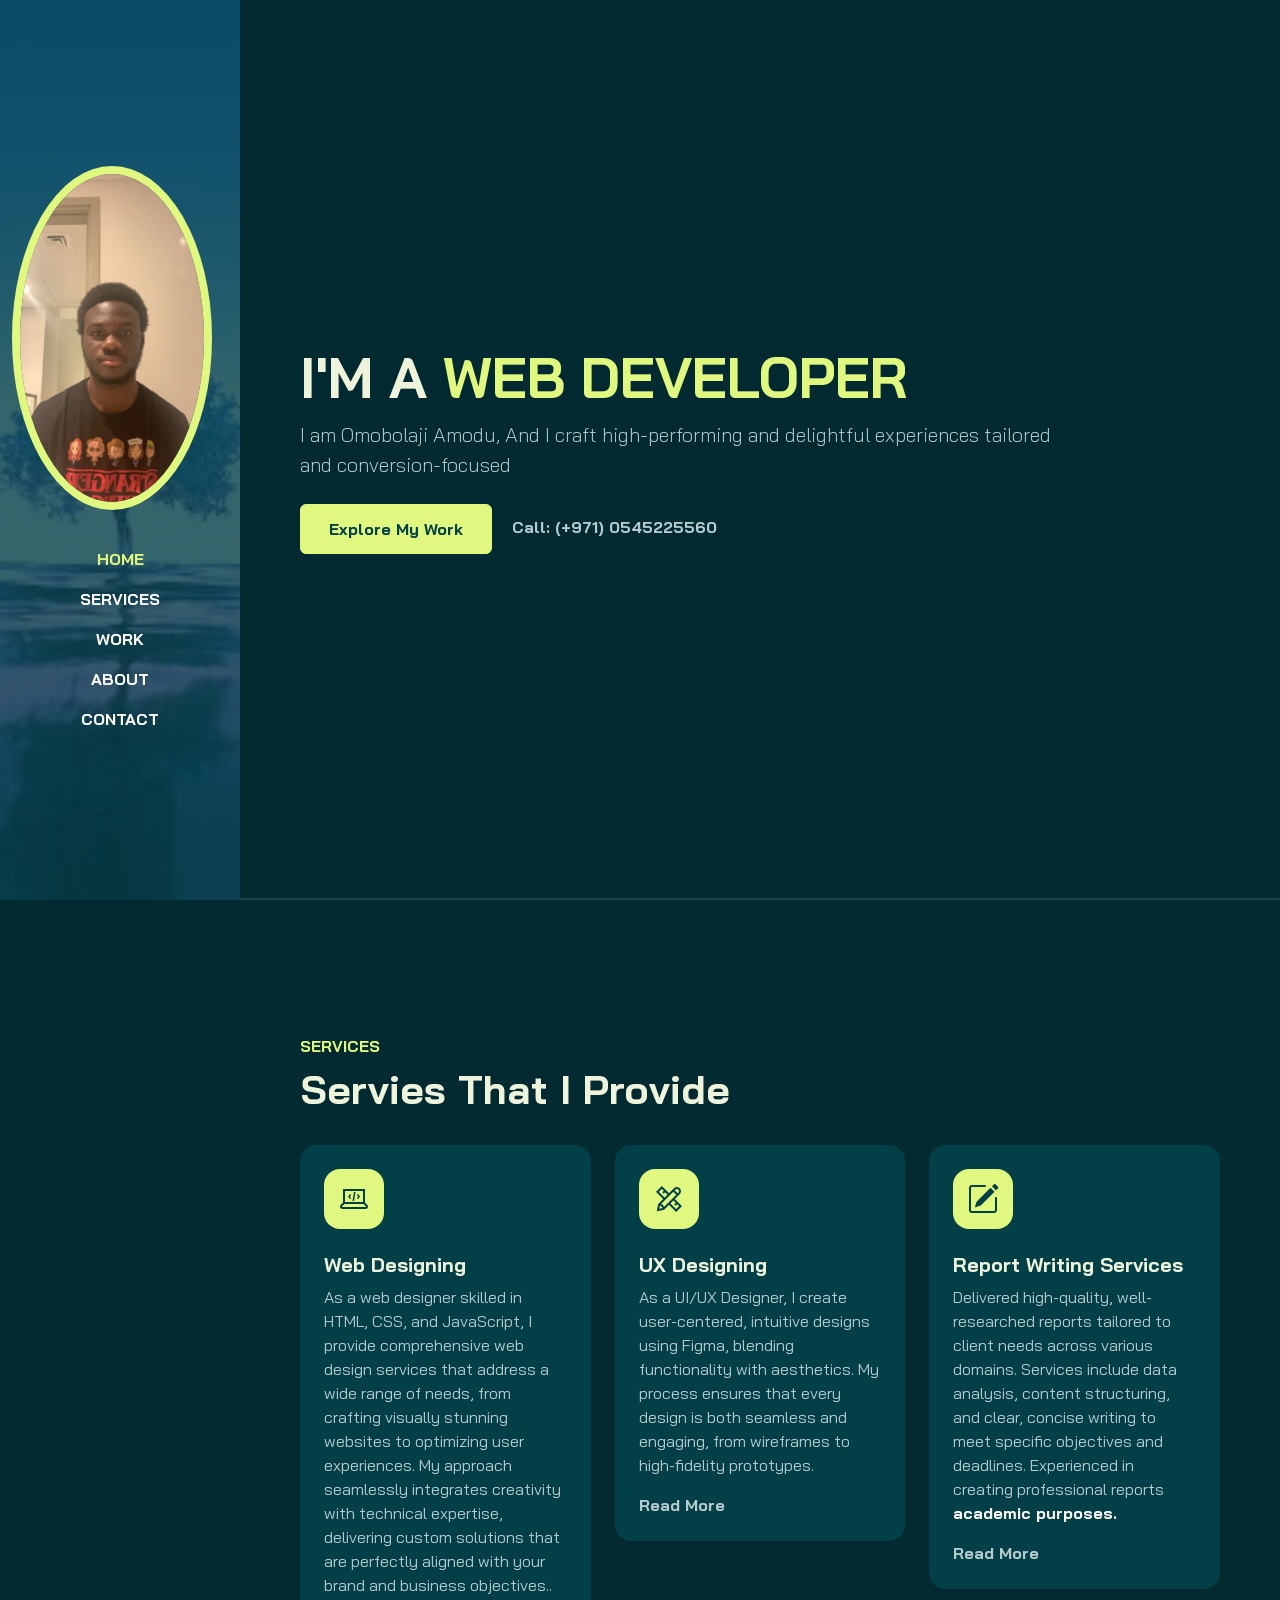
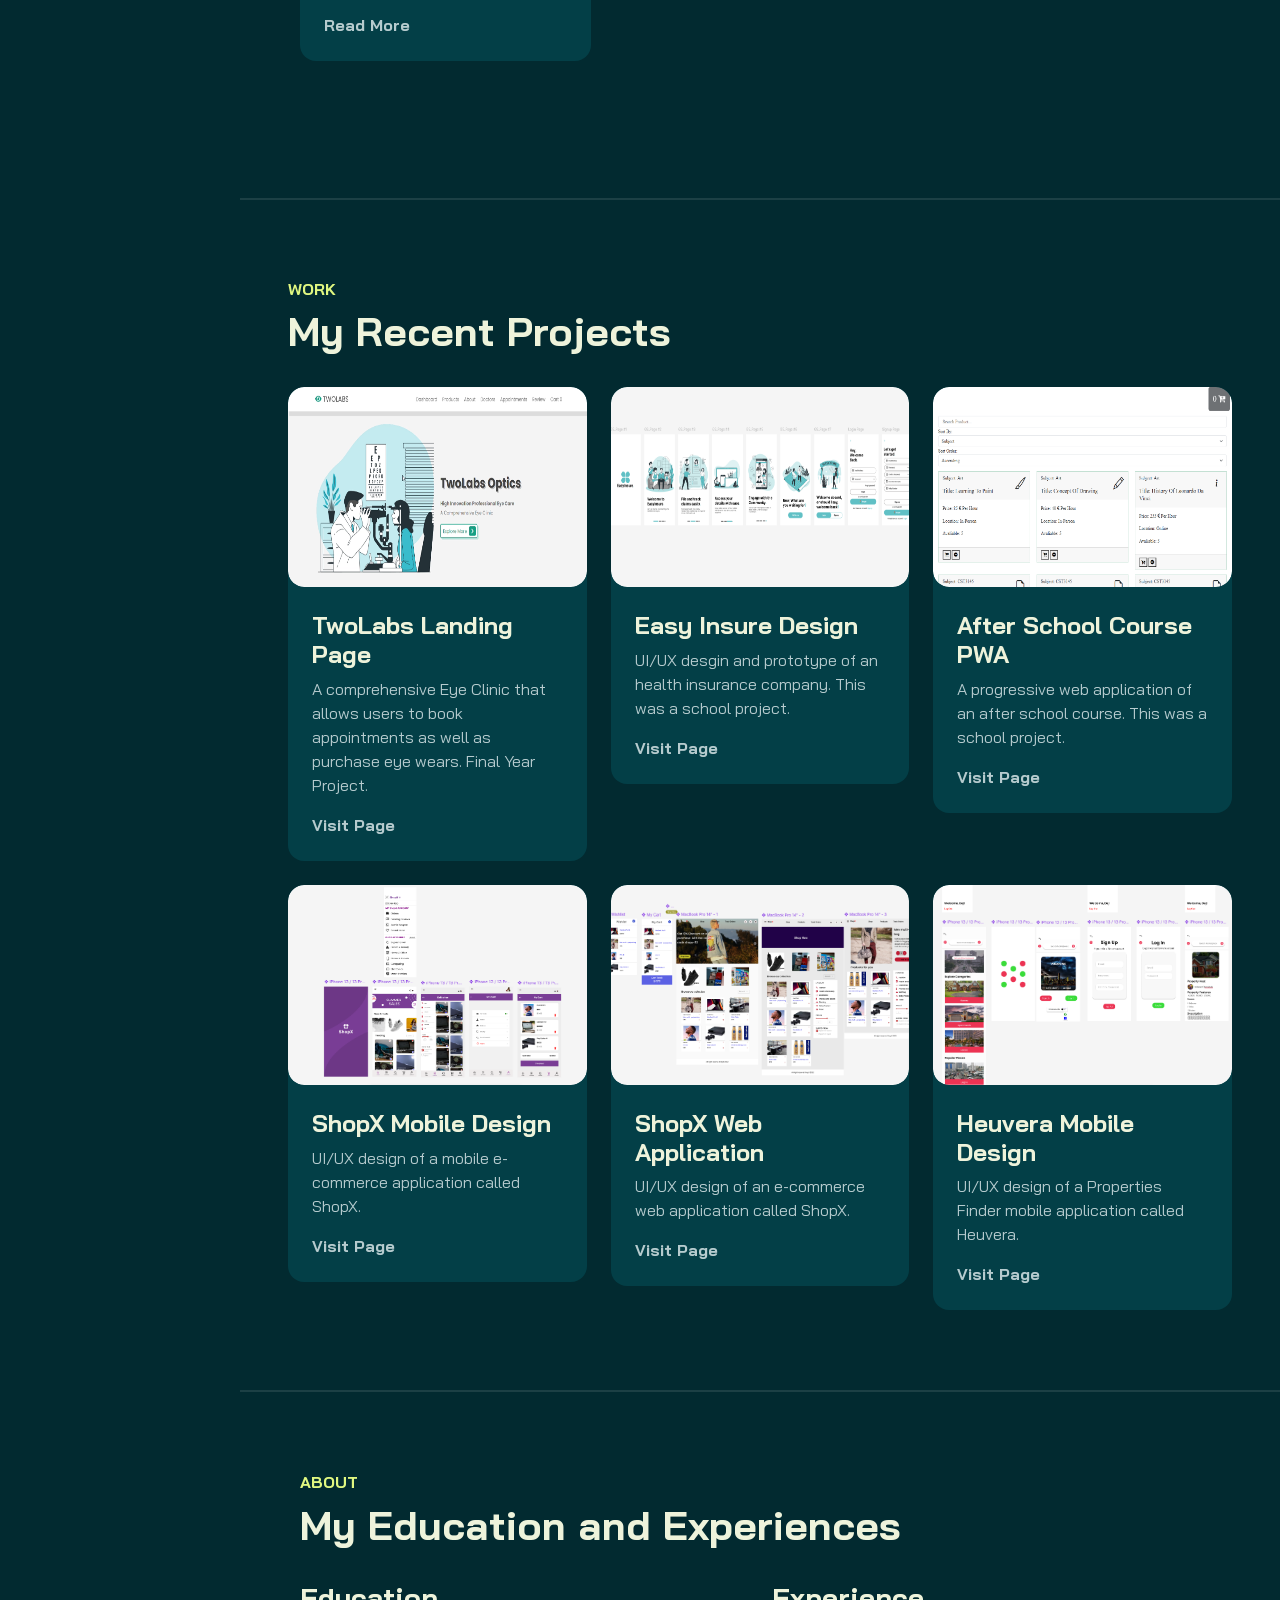
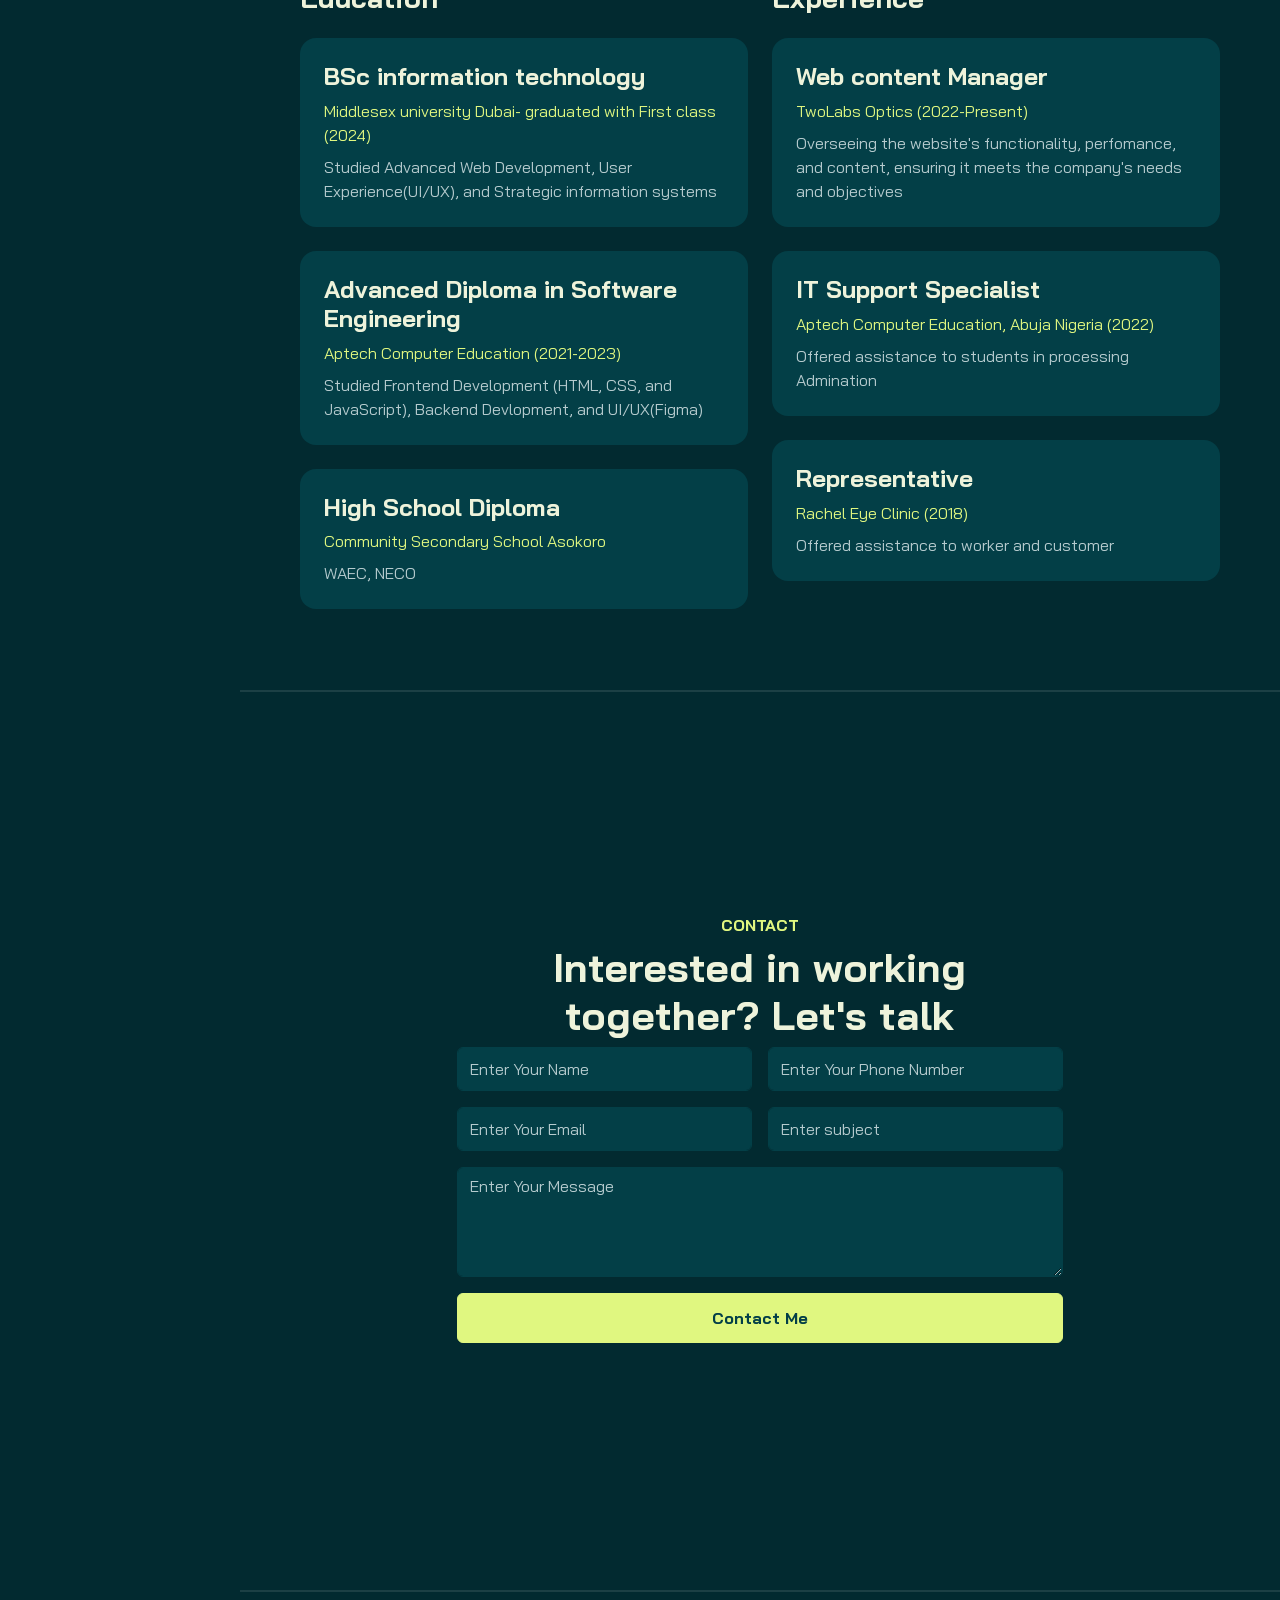
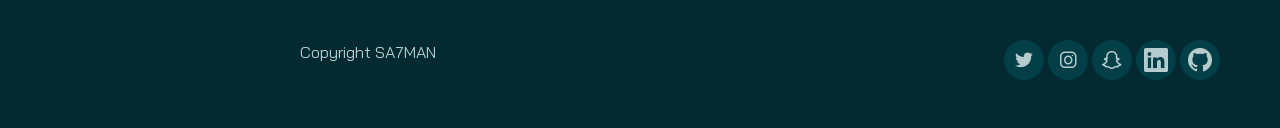
==== index.html @ 941eede7 "Final Test" ====
<!DOCTYPE html>
<html lang="en">

<head>
    <meta charset="UTF-8">
    <meta name="viewport" content="width=device-width, initial-scale=1.0">
    <title>Amodu Omobolaji Web Developer</title>
    <link rel="stylesheet" href="asset/css/bootstrap.min.css">
    <link rel="stylesheet" href="asset/css/aos.css">
    <link rel="stylesheet" href="asset/css/line-awesome.min.css">
    <link rel="stylesheet" href="asset/css/style.css">
    <link rel="stylesheet" href="https://cdn.jsdelivr.net/npm/bootstrap-icons@1.11.3/font/bootstrap-icons.min.css">
</head>

<body data-bs-spy="scroll" data-bs-target=".navbar">

    <!-- NAVBAR -->
    <nav class="navbar navbar-expand-lg navbar-dark fixed-top">
        <div class="container flex-lg-column">
            <a class="navbar-brand  mb-lg-4" href="#">
                <span class="h3 fw-bold d-block d-lg-none">Amodu Omobolaji</span>
                <img src="asset/images/me.jpg" class="d-none d-lg-block rounded-circle" alt="">
            </a>
            <button class="navbar-toggler" type="button" data-bs-toggle="collapse" data-bs-target="#navbarNav"
                aria-controls="navbarNav" aria-expanded="false" aria-label="Toggle navigation">
                <span class="navbar-toggler-icon"></span>
            </button>
            <div class="collapse navbar-collapse" id="navbarNav">
                <ul class="navbar-nav ms-auto flex-lg-column text-lg-center">

                    <li class="nav-item">
                        <a class="nav-link" href="#home">Home</a>
                    </li>
                    <li class="nav-item">
                        <a class="nav-link" href="#services">Services</a>
                    </li>
                    <li class="nav-item">
                        <a class="nav-link" href="#work">Work</a>
                    </li>
                    <li class="nav-item">
                        <a class="nav-link" href="#About">About</a>
                    </li>
                    <li class="nav-item">
                        <a class="nav-link" href="#contact">Contact</a>
                    </li>


                </ul>
            </div>
        </div>
    </nav>
    <!-- //NAVBAR -->

    <!-- CONTENT WRAPPER -->
    <div id="content-wrapper">

        <!-- HOME -->
        <section id="home" class="full-height px-lg-5">

            <div class="container">
                <div class="row">
                    <div class="col-lg-10">
                        <h1 class="display-4 fw-bold" data-aos="fade-up">I'M A <span class="text-brand">WEB
                                DEVELOPER</span>
                        </h1>
                        <p class="lead mt-2 mb-4" data-aos="fade-up" data-aos-delay="300">I am Omobolaji Amodu, And I
                            craft high-performing and delightful
                            experiences tailored and
                            conversion-focused</p>
                        <div data-aos="fade-up" data-aos-delay="600">
                            <a href="#work" class="btn btn-brand me-3">Explore My Work</a>
                            <a href="#" class="link-custom"> Call: (+971) 0545225560 </a>
                        </div>
                    </div>
                </div>
            </div>

        </section>
        <!-- //HOME -->

        <!-- SERVICES -->
        <section id="services" class="full-height px-lg-5">
            <div class="container">

                <div class="row pb-4" data-aos="fade-up">
                    <div class="col-lg-8">
                        <h6 class="text-brand">SERVICES</h6>
                        <h1>Servies That I Provide</h1>
                    </div>
                </div>

                <div class="row gy-4">
                    <div class="col-md-4" data-aos="fade-up">
                        <div class="service p-4 bg-base rounded-4 shadow-effect">
                            <div class="iconbox rounded-4">
                                <i class="las la-laptop-code"></i>
                            </div>
                            <h5 class="mt-4 mb-2">Web Designing</h5>
                            <p>As a web designer skilled in HTML, CSS, and JavaScript, I provide comprehensive web
                                design services that address a wide range of needs, from crafting visually stunning
                                websites to optimizing user experiences. My approach seamlessly integrates creativity
                                with technical expertise, delivering custom solutions that are perfectly aligned with
                                your brand and business objectives..</p>
                            <a href="#" class="link-custom">Read More</a>
                        </div>
                    </div>

                    <div class="col-md-4" data-aos="fade-up" data-aos-delay="300">
                        <div class="service p-4 bg-base rounded-4 shadow-effect">
                            <div class="iconbox rounded-4">
                                <i class="las la-pencil-ruler"></i>
                            </div>
                            <h5 class="mt-4 mb-2">UX Designing</h5>
                            <p>As a UI/UX Designer, I create user-centered, intuitive designs using Figma, blending
                                functionality with aesthetics. My process ensures that every design is both seamless and
                                engaging, from wireframes to high-fidelity prototypes.</p>
                            <a href="#" class="link-custom">Read More</a>
                        </div>
                    </div>
    
                    <div class="col-md-4" data-aos="fade-up" data-aos-delay="600">
                        <div class="service p-4 bg-base rounded-4 shadow-effect">
                            <div class="iconbox rounded-4">
                                <i class="bi bi-pencil-square"></i>
                            </div>
                            <h5 class="mt-4 mb-2">Report Writing Services</h5>
                            <p>Delivered high-quality, well-researched reports tailored to client needs across various
                                domains. Services include data analysis, content structuring, and clear, concise writing to
                                meet specific objectives and deadlines. Experienced in creating professional reports
                                <b class="text-white">academic purposes.</b>
                            </p>
                            <a href="#" class="link-custom">Read More</a>
                        </div>
                    </div>
    
                </div>

                

            </div>
        </section>
        <!-- //SERVICES -->

        <!-- Work -->
        <section id="work" class="full-height px-lg-5">

            <div class="contianer">

                <div class="row pb-4" data-aos="fade-up">
                    <div class="col-lg-8">
                        <h6 class="text-brand">WORK</h6>
                        <h1>My Recent Projects</h1>
                    </div>
                </div>

                <div class="row gy-4">

                    <div class="col-md-6 col-sm-6 col-lg-4" data-aos="fade-up">
                        <div class="card-custom rounded-4 bg-base shadow-effect">
                            <div class="card-custom-image rounded-4">
                                <img class="rounded-4" src="./asset/images/Screenshot 2024-08-13 011720.png"
                                    height="200px" width="200px" alt="">
                            </div>
                            <div class="card-custom-content p-4">
                                <h4>TwoLabs Landing Page</h4>
                                <p>A comprehensive Eye Clinic that allows users
                                    to book appointments as well as purchase eye wears. Final Year Project.</p>
                                <a href="//" class="link-custom">Visit Page</a>
                            </div>
                        </div>
                    </div>

                    <div class="col-md-6 col-sm-6 col-lg-4" data-aos="fade-up" data-aos-delay="300">
                        <div class="card-custom rounded-4 bg-base shadow-effect">
                            <div class="card-custom-image rounded-4">
                                <img class="rounded-4" src="./asset/images/Screenshot 2024-08-13 012451.png"
                                    height="200px" width="200px" alt="">
                            </div>
                            <div class="card-custom-content p-4">
                                <h4>Easy Insure Design</h4>
                                <p>UI/UX desgin and prototype of an health insurance company. This was a school project.
                                </p>
                                <a href="https://www.figma.com/design/XwHvOqvtvoO8MLKMSskhh1/High-Fidelity--Health-Insurance-REDESIGN?node-id=0-1&t=gRl2ehfuuHNs9oAV-1"
                                    class="link-custom">Visit Page</a>
                            </div>
                        </div>
                    </div>

                    <div class="col-md-6 col-sm-6 col-lg-4" data-aos="fade-up" data-aos-delay="600">
                        <div class="card-custom rounded-4 bg-base shadow-effect">
                            <div class="card-custom-image rounded-4">
                                <img class="rounded-4" src="./asset/images/Screenshot 2024-08-13 012411.png"
                                    height="200px" width="200px" alt="">
                            </div>
                            <div class="card-custom-content p-4">
                                <h4>After School Course PWA</h4>
                                <p>A progressive web application of an after school course. This was a school project.
                                </p>
                                <a href="https://omodeji.github.io/cw3/" class="link-custom">Visit Page</a>
                            </div>
                        </div>
                    </div>

                    <div class="col-md-6 col-sm-6 col-lg-4" data-aos="fade-up">
                        <div class="card-custom rounded-4 bg-base shadow-effect">
                            <div class="card-custom-image rounded-4">
                                <img class="rounded-4" src="./asset/images/Screenshot 2024-08-13 012045.png"
                                    height="200px" width="200px" alt="">
                            </div>
                            <div class="card-custom-content p-4">
                                <h4>ShopX Mobile Design</h4>
                                <p>UI/UX design of a mobile e-commerce application called ShopX.</p>
                                <a href="https://www.figma.com/design/S90QfANmYTFTFhiPWjd5wQ/Untitled?t=F6xMOklfpUUBVQjt-0"
                                    class="link-custom">Visit Page</a>
                            </div>
                        </div>
                    </div>

                    <div class="col-md-6 col-sm-6 col-lg-4" data-aos="fade-up" data-aos-delay="300">
                        <div class="card-custom rounded-4 bg-base shadow-effect">
                            <div class="card-custom-image rounded-4">
                                <img class="rounded-4" src="./asset/images/Screenshot 2024-08-13 012137.png"
                                    height="200px" width="200px" alt="">
                            </div>
                            <div class="card-custom-content p-4">
                                <h4>ShopX Web Application</h4>
                                <p>UI/UX design of an e-commerce web application called ShopX.</p>
                                <a href="https://www.figma.com/design/Cqy8vvhp1PE3rKJIXlYBug/ShopX?t=F6xMOklfpUUBVQjt-0"
                                    class="link-custom">Visit Page</a>
                            </div>
                        </div>
                    </div>

                    <div class="col-md-6 col-sm-6 col-lg-4" data-aos="fade-up" data-aos-delay="600">
                        <div class="card-custom rounded-4 bg-base shadow-effect">
                            <div class="card-custom-image rounded-4">
                                <img class="rounded-4" src="./asset/images/Screenshot 2024-08-13 012249.png"
                                    height="200px" width="200px" alt="">
                            </div>
                            <div class="card-custom-content p-4">
                                <h4>Heuvera Mobile Design</h4>
                                <p>UI/UX design of a Properties Finder mobile application called Heuvera.</p>
                                <a href="https://www.figma.com/design/wzHEVTokjSuBLlAbo9uyY1/Heuvera?t=F6xMOklfpUUBVQjt-0"
                                    class="link-custom">Visit Page</a>
                            </div>
                        </div>
                    </div>

                </div>


            </div>
        </section>
        <!-- Work -->

        <!-- About -->
        <section id="About" class="full-height px-lg-5">
            <div class="container">

                <div class="row pb-4" data-aos="fade-up">
                    <div class="col-lg-8">
                        <h6 class="text-brand">ABOUT</h6>
                        <h1>My Education and Experiences</h1>
                    </div>
                </div>

                <div class="row gy-5">

                    <div class="col-lg-6">
                        <h3 class="mb-4" data-aos="fade-up" data-aos-delay="300">Education</h3>
                        <div class="row gy-4">

                            <div class="col-12" data-aos="fade-up" data-aos-delay="600">
                                <div class="bg-base p-4 rounded-4 shadow-effect">
                                    <h4>BSc information technology </h4>
                                    <p class="text-brand mb-2">Middlesex university Dubai- graduated with First class
                                        (2024)
                                    </p>
                                    <p class="mb-0">Studied Advanced Web Development, User Experience(UI/UX), and
                                        Strategic
                                        information
                                        systems</p>
                                </div>
                            </div>

                            <div class="col-12" data-aos="fade-up" data-aos-delay="600">
                                <div class="bg-base p-4 rounded-4 shadow-effect">
                                    <h4>Advanced Diploma in Software Engineering </h4>
                                    <p class="text-brand mb-2">Aptech Computer Education (2021-2023)</p>
                                    <p class="mb-0">Studied Frontend Development (HTML, CSS, and JavaScript), Backend
                                        Devlopment, and UI/UX(Figma)</p>
                                </div>
                            </div>

                            <div class="col-12" data-aos="fade-up" data-aos-delay="600">
                                <div class="bg-base p-4 rounded-4 shadow-effect">
                                    <h4>High School Diploma</h4>
                                    <p class="text-brand mb-2">Community Secondary School Asokoro</p>
                                    <p class="mb-0">WAEC, NECO</p>
                                </div>
                            </div>

                        </div>

                    </div>

                    <div class="col-lg-6">
                        <h3 class="mb-4" data-aos="fade-up" data-aos-delay="300">Experience</h3>
                        <div class="row gy-4">

                            <div class="col-12" data-aos="fade-up" data-aos-delay="600">
                                <div class="bg-base p-4 rounded-4 shadow-effect">
                                    <h4>Web content Manager</h4>
                                    <p class="text-brand mb-2">TwoLabs Optics (2022-Present) </p>
                                    <p class="mb-0">Overseeing the website's functionality, perfomance, and content,
                                        ensuring it meets the company's needs and objectives</p>
                                </div>
                            </div>

                            <div class="col-12" data-aos="fade-up" data-aos-delay="600">
                                <div class="bg-base p-4 rounded-4 shadow-effect">
                                    <h4>IT Support Specialist</h4>
                                    <p class="text-brand mb-2">Aptech Computer Education, Abuja Nigeria (2022)</p>
                                    <p class="mb-0">Offered assistance to students in processing Admination</p>
                                </div>
                            </div>

                            <div class="col-12" data-aos="fade-up" data-aos-delay="600">
                                <div class="bg-base p-4 rounded-4 shadow-effect">
                                    <h4>Representative</h4>
                                    <p class="text-brand mb-2">Rachel Eye Clinic (2018) </p>
                                    <p class="mb-0">Offered assistance to worker and customer</p>
                                </div>
                            </div>

                        </div>
                    </div>

                </div>

            </div>
        </section>
        <!-- About -->

        <!-- Contact -->
        <section id="contact" class="full-height px-lg-5">
            <div class="container">

                <div class="row justify-content-center text-center pb-4">
                    <div class="col-lg-8" data-aos="fade-up">
                        <h6 class="text-brand">CONTACT</h6>
                        <h1>Interested in working together? Let's talk</h1>
                    </div>

                    <div class="col-lg-8" data-aos="fade-up" data-aos-delay="300">
                        <form action="https://api.web3forms.com/submit" method="POST" class="row g-lg-3 gy-3">
                            <input type="hidden" name="access_key" value="0ec989d5-477f-4ca9-9f42-f07c31ca261e">
                            <div class="form-group col-md-6">
                                <input type="text" name="name" id="name" class="form-control"
                                    placeholder="Enter Your Name" required>
                            </div>
                            <div class="form-group col-md-6">
                                <input type="number" name="phone" id="phone" class="form-control"
                                    placeholder="Enter Your Phone Number" required>
                            </div>
                            <div class="form-group col-md-6">
                                <input type="email" name="email" id="email" class="form-control"
                                    placeholder="Enter Your Email">
                            </div>
                            <div class="form-group col-md-6">
                                <input type="text" name="subject" id="subject" class="form-control"
                                    placeholder="Enter subject">
                            </div>
                            <div class="form-group col-md-12">
                                <textarea name="message" id="message" rows="4" class="form-control"
                                    placeholder="Enter Your Message" required></textarea>
                            </div>
                            <div class="from-group col-12 d-grid">
                                <button type="submit" class="btn btn-brand">Contact Me</button>
                            </div>
                        </form>
                    </div>


                </div>

            </div>
        </section>
        <!-- Contact -->

        <!-- footer -->
        <footer class="py-5 px-lg-5">
            <div class="container">
                <div class="row gy-4 justify-content-between">
                    <div class="col-auto">
                        <p class="mb-0">Copyright SA7MAN</p>
                    </div>
                    <div class="col-auto">
                        <div class="social-links">
                            <a href="https://x.com/User_Deji"><i class="lab la-twitter"></i></a>
                            <a href="https://www.instagram.com/iam.deji/"><i class="lab la-instagram"></i></a>
                            <a href="https://snapchat.com/t/GGN8XYpO"><i class="lab la-snapchat"></i></a>
                            <a href="https://www.linkedin.com/in/omobolaji-amodu/"><i class="bi bi-linkedin"></i></a>
                            <a href="https://github.com/Omodeji"><i class="bi bi-github"></i></a>
                        </div>
                    </div>
                </div>
            </div>
        </footer>
        <!-- footer -->

    </div>
    <!-- //CONTENT WRAPPER -->



    <script src="asset/js/aos.js"></script>
    <script src="asset/js/bootstrap.bundle.min.js"></script>
    <script src="asset/js/min.js"></script>
    <!-- Host: "https://portfolio-opal-one-22.vercel.app/", -->


</body>

</html>
---- asset/css/line-awesome.min.css ----
.la,.lab,.lad,.lal,.lar,.las{-moz-osx-font-smoothing:grayscale;-webkit-font-smoothing:antialiased;display:inline-block;font-style:normal;font-variant:normal;text-rendering:auto;line-height:1}.la-lg{font-size:1.33333em;line-height:.75em;vertical-align:-.0667em}.la-xs{font-size:.75em}.la-sm{font-size:.875em}.la-1x{font-size:1em}.la-2x{font-size:2em}.la-3x{font-size:3em}.la-4x{font-size:4em}.la-5x{font-size:5em}.la-6x{font-size:6em}.la-7x{font-size:7em}.la-8x{font-size:8em}.la-9x{font-size:9em}.la-10x{font-size:10em}.la-fw{text-align:center;width:1.25em}.la-ul{list-style-type:none;margin-left:2.5em;padding-left:0}.la-ul>li{position:relative}.la-li{left:-2em;position:absolute;text-align:center;width:2em;line-height:inherit}.la-border{border:solid .08em #eee;border-radius:.1em;padding:.2em .25em .15em}.la-pull-left{float:left}.la-pull-right{float:right}.la.la-pull-left,.lab.la-pull-left,.lal.la-pull-left,.lar.la-pull-left,.las.la-pull-left{margin-right:.3em}.la.la-pull-right,.lab.la-pull-right,.lal.la-pull-right,.lar.la-pull-right,.las.la-pull-right{margin-left:.3em}.la-spin{-webkit-animation:la-spin 2s infinite linear;animation:la-spin 2s infinite linear}.la-pulse{-webkit-animation:la-spin 1s infinite steps(8);animation:la-spin 1s infinite steps(8)}@-webkit-keyframes la-spin{0%{-webkit-transform:rotate(0);transform:rotate(0)}100%{-webkit-transform:rotate(360deg);transform:rotate(360deg)}}@keyframes la-spin{0%{-webkit-transform:rotate(0);transform:rotate(0)}100%{-webkit-transform:rotate(360deg);transform:rotate(360deg)}}.la-rotate-90{-webkit-transform:rotate(90deg);transform:rotate(90deg)}.la-rotate-180{-webkit-transform:rotate(180deg);transform:rotate(180deg)}.la-rotate-270{-webkit-transform:rotate(270deg);transform:rotate(270deg)}.la-flip-horizontal{-webkit-transform:scale(-1,1);transform:scale(-1,1)}.la-flip-vertical{-webkit-transform:scale(1,-1);transform:scale(1,-1)}.la-flip-both,.la-flip-horizontal.la-flip-vertical{-webkit-transform:scale(-1,-1);transform:scale(-1,-1)}:root .la-flip-both,:root .la-flip-horizontal,:root .la-flip-vertical,:root .la-rotate-180,:root .la-rotate-270,:root .la-rotate-90{-webkit-filter:none;filter:none}.la-stack{display:inline-block;height:2em;line-height:2em;position:relative;vertical-align:middle;width:2.5em}.la-stack-1x,.la-stack-2x{left:0;position:absolute;text-align:center;width:100%}.la-stack-1x{line-height:inherit}.la-stack-2x{font-size:2em}.la-inverse{color:#fff}.la-500px:before{content:"\f26e"}.la-accessible-icon:before{content:"\f368"}.la-accusoft:before{content:"\f369"}.la-acquisitions-incorporated:before{content:"\f6af"}.la-ad:before{content:"\f641"}.la-address-book:before{content:"\f2b9"}.la-address-card:before{content:"\f2bb"}.la-adjust:before{content:"\f042"}.la-adn:before{content:"\f170"}.la-adobe:before{content:"\f778"}.la-adversal:before{content:"\f36a"}.la-affiliatetheme:before{content:"\f36b"}.la-air-freshener:before{content:"\f5d0"}.la-airbnb:before{content:"\f834"}.la-algolia:before{content:"\f36c"}.la-align-center:before{content:"\f037"}.la-align-justify:before{content:"\f039"}.la-align-left:before{content:"\f036"}.la-align-right:before{content:"\f038"}.la-alipay:before{content:"\f642"}.la-allergies:before{content:"\f461"}.la-amazon:before{content:"\f270"}.la-amazon-pay:before{content:"\f42c"}.la-ambulance:before{content:"\f0f9"}.la-american-sign-language-interpreting:before{content:"\f2a3"}.la-amilia:before{content:"\f36d"}.la-anchor:before{content:"\f13d"}.la-android:before{content:"\f17b"}.la-angellist:before{content:"\f209"}.la-angle-double-down:before{content:"\f103"}.la-angle-double-left:before{content:"\f100"}.la-angle-double-right:before{content:"\f101"}.la-angle-double-up:before{content:"\f102"}.la-angle-down:before{content:"\f107"}.la-angle-left:before{content:"\f104"}.la-angle-right:before{content:"\f105"}.la-angle-up:before{content:"\f106"}.la-angry:before{content:"\f556"}.la-angrycreative:before{content:"\f36e"}.la-angular:before{content:"\f420"}.la-ankh:before{content:"\f644"}.la-app-store:before{content:"\f36f"}.la-app-store-ios:before{content:"\f370"}.la-apper:before{content:"\f371"}.la-apple:before{content:"\f179"}.la-apple-alt:before{content:"\f5d1"}.la-apple-pay:before{content:"\f415"}.la-archive:before{content:"\f187"}.la-archway:before{content:"\f557"}.la-arrow-alt-circle-down:before{content:"\f358"}.la-arrow-alt-circle-left:before{content:"\f359"}.la-arrow-alt-circle-right:before{content:"\f35a"}.la-arrow-alt-circle-up:before{content:"\f35b"}.la-arrow-circle-down:before{content:"\f0ab"}.la-arrow-circle-left:before{content:"\f0a8"}.la-arrow-circle-right:before{content:"\f0a9"}.la-arrow-circle-up:before{content:"\f0aa"}.la-arrow-down:before{content:"\f063"}.la-arrow-left:before{content:"\f060"}.la-arrow-right:before{content:"\f061"}.la-arrow-up:before{content:"\f062"}.la-arrows-alt:before{content:"\f0b2"}.la-arrows-alt-h:before{content:"\f337"}.la-arrows-alt-v:before{content:"\f338"}.la-artstation:before{content:"\f77a"}.la-assistive-listening-systems:before{content:"\f2a2"}.la-asterisk:before{content:"\f069"}.la-asymmetrik:before{content:"\f372"}.la-at:before{content:"\f1fa"}.la-atlas:before{content:"\f558"}.la-atlassian:before{content:"\f77b"}.la-atom:before{content:"\f5d2"}.la-audible:before{content:"\f373"}.la-audio-description:before{content:"\f29e"}.la-autoprefixer:before{content:"\f41c"}.la-avianex:before{content:"\f374"}.la-aviato:before{content:"\f421"}.la-award:before{content:"\f559"}.la-aws:before{content:"\f375"}.la-baby:before{content:"\f77c"}.la-baby-carriage:before{content:"\f77d"}.la-backspace:before{content:"\f55a"}.la-backward:before{content:"\f04a"}.la-bacon:before{content:"\f7e5"}.la-balance-scale:before{content:"\f24e"}.la-balance-scale-left:before{content:"\f515"}.la-balance-scale-right:before{content:"\f516"}.la-ban:before{content:"\f05e"}.la-band-aid:before{content:"\f462"}.la-bandcamp:before{content:"\f2d5"}.la-barcode:before{content:"\f02a"}.la-bars:before{content:"\f0c9"}.la-baseball-ball:before{content:"\f433"}.la-basketball-ball:before{content:"\f434"}.la-bath:before{content:"\f2cd"}.la-battery-empty:before{content:"\f244"}.la-battery-full:before{content:"\f240"}.la-battery-half:before{content:"\f242"}.la-battery-quarter:before{content:"\f243"}.la-battery-three-quarters:before{content:"\f241"}.la-battle-net:before{content:"\f835"}.la-bed:before{content:"\f236"}.la-beer:before{content:"\f0fc"}.la-behance:before{content:"\f1b4"}.la-behance-square:before{content:"\f1b5"}.la-bell:before{content:"\f0f3"}.la-bell-slash:before{content:"\f1f6"}.la-bezier-curve:before{content:"\f55b"}.la-bible:before{content:"\f647"}.la-bicycle:before{content:"\f206"}.la-biking:before{content:"\f84a"}.la-bimobject:before{content:"\f378"}.la-binoculars:before{content:"\f1e5"}.la-biohazard:before{content:"\f780"}.la-birthday-cake:before{content:"\f1fd"}.la-bitbucket:before{content:"\f171"}.la-bitcoin:before{content:"\f379"}.la-bity:before{content:"\f37a"}.la-black-tie:before{content:"\f27e"}.la-blackberry:before{content:"\f37b"}.la-blender:before{content:"\f517"}.la-blender-phone:before{content:"\f6b6"}.la-blind:before{content:"\f29d"}.la-blog:before{content:"\f781"}.la-blogger:before{content:"\f37c"}.la-blogger-b:before{content:"\f37d"}.la-bluetooth:before{content:"\f293"}.la-bluetooth-b:before{content:"\f294"}.la-bold:before{content:"\f032"}.la-bolt:before{content:"\f0e7"}.la-bomb:before{content:"\f1e2"}.la-bone:before{content:"\f5d7"}.la-bong:before{content:"\f55c"}.la-book:before{content:"\f02d"}.la-book-dead:before{content:"\f6b7"}.la-book-medical:before{content:"\f7e6"}.la-book-open:before{content:"\f518"}.la-book-reader:before{content:"\f5da"}.la-bookmark:before{content:"\f02e"}.la-bootstrap:before{content:"\f836"}.la-border-all:before{content:"\f84c"}.la-border-none:before{content:"\f850"}.la-border-style:before{content:"\f853"}.la-bowling-ball:before{content:"\f436"}.la-box:before{content:"\f466"}.la-box-open:before{content:"\f49e"}.la-boxes:before{content:"\f468"}.la-braille:before{content:"\f2a1"}.la-brain:before{content:"\f5dc"}.la-bread-slice:before{content:"\f7ec"}.la-briefcase:before{content:"\f0b1"}.la-briefcase-medical:before{content:"\f469"}.la-broadcast-tower:before{content:"\f519"}.la-broom:before{content:"\f51a"}.la-brush:before{content:"\f55d"}.la-btc:before{content:"\f15a"}.la-buffer:before{content:"\f837"}.la-bug:before{content:"\f188"}.la-building:before{content:"\f1ad"}.la-bullhorn:before{content:"\f0a1"}.la-bullseye:before{content:"\f140"}.la-burn:before{content:"\f46a"}.la-buromobelexperte:before{content:"\f37f"}.la-bus:before{content:"\f207"}.la-bus-alt:before{content:"\f55e"}.la-business-time:before{content:"\f64a"}.la-buy-n-large:before{content:"\f8a6"}.la-buysellads:before{content:"\f20d"}.la-calculator:before{content:"\f1ec"}.la-calendar:before{content:"\f133"}.la-calendar-alt:before{content:"\f073"}.la-calendar-check:before{content:"\f274"}.la-calendar-day:before{content:"\f783"}.la-calendar-minus:before{content:"\f272"}.la-calendar-plus:before{content:"\f271"}.la-calendar-times:before{content:"\f273"}.la-calendar-week:before{content:"\f784"}.la-camera:before{content:"\f030"}.la-camera-retro:before{content:"\f083"}.la-campground:before{content:"\f6bb"}.la-canadian-maple-leaf:before{content:"\f785"}.la-candy-cane:before{content:"\f786"}.la-cannabis:before{content:"\f55f"}.la-capsules:before{content:"\f46b"}.la-car:before{content:"\f1b9"}.la-car-alt:before{content:"\f5de"}.la-car-battery:before{content:"\f5df"}.la-car-crash:before{content:"\f5e1"}.la-car-side:before{content:"\f5e4"}.la-caret-down:before{content:"\f0d7"}.la-caret-left:before{content:"\f0d9"}.la-caret-right:before{content:"\f0da"}.la-caret-square-down:before{content:"\f150"}.la-caret-square-left:before{content:"\f191"}.la-caret-square-right:before{content:"\f152"}.la-caret-square-up:before{content:"\f151"}.la-caret-up:before{content:"\f0d8"}.la-carrot:before{content:"\f787"}.la-cart-arrow-down:before{content:"\f218"}.la-cart-plus:before{content:"\f217"}.la-cash-register:before{content:"\f788"}.la-cat:before{content:"\f6be"}.la-cc-amazon-pay:before{content:"\f42d"}.la-cc-amex:before{content:"\f1f3"}.la-cc-apple-pay:before{content:"\f416"}.la-cc-diners-club:before{content:"\f24c"}.la-cc-discover:before{content:"\f1f2"}.la-cc-jcb:before{content:"\f24b"}.la-cc-mastercard:before{content:"\f1f1"}.la-cc-paypal:before{content:"\f1f4"}.la-cc-stripe:before{content:"\f1f5"}.la-cc-visa:before{content:"\f1f0"}.la-centercode:before{content:"\f380"}.la-centos:before{content:"\f789"}.la-certificate:before{content:"\f0a3"}.la-chair:before{content:"\f6c0"}.la-chalkboard:before{content:"\f51b"}.la-chalkboard-teacher:before{content:"\f51c"}.la-charging-station:before{content:"\f5e7"}.la-chart-area:before{content:"\f1fe"}.la-chart-bar:before{content:"\f080"}.la-chart-line:before{content:"\f201"}.la-chart-pie:before{content:"\f200"}.la-check:before{content:"\f00c"}.la-check-circle:before{content:"\f058"}.la-check-double:before{content:"\f560"}.la-check-square:before{content:"\f14a"}.la-cheese:before{content:"\f7ef"}.la-chess:before{content:"\f439"}.la-chess-bishop:before{content:"\f43a"}.la-chess-board:before{content:"\f43c"}.la-chess-king:before{content:"\f43f"}.la-chess-knight:before{content:"\f441"}.la-chess-pawn:before{content:"\f443"}.la-chess-queen:before{content:"\f445"}.la-chess-rook:before{content:"\f447"}.la-chevron-circle-down:before{content:"\f13a"}.la-chevron-circle-left:before{content:"\f137"}.la-chevron-circle-right:before{content:"\f138"}.la-chevron-circle-up:before{content:"\f139"}.la-chevron-down:before{content:"\f078"}.la-chevron-left:before{content:"\f053"}.la-chevron-right:before{content:"\f054"}.la-chevron-up:before{content:"\f077"}.la-child:before{content:"\f1ae"}.la-chrome:before{content:"\f268"}.la-chromecast:before{content:"\f838"}.la-church:before{content:"\f51d"}.la-circle:before{content:"\f111"}.la-circle-notch:before{content:"\f1ce"}.la-city:before{content:"\f64f"}.la-clinic-medical:before{content:"\f7f2"}.la-clipboard:before{content:"\f328"}.la-clipboard-check:before{content:"\f46c"}.la-clipboard-list:before{content:"\f46d"}.la-clock:before{content:"\f017"}.la-clone:before{content:"\f24d"}.la-closed-captioning:before{content:"\f20a"}.la-cloud:before{content:"\f0c2"}.la-cloud-download-alt:before{content:"\f381"}.la-cloud-meatball:before{content:"\f73b"}.la-cloud-moon:before{content:"\f6c3"}.la-cloud-moon-rain:before{content:"\f73c"}.la-cloud-rain:before{content:"\f73d"}.la-cloud-showers-heavy:before{content:"\f740"}.la-cloud-sun:before{content:"\f6c4"}.la-cloud-sun-rain:before{content:"\f743"}.la-cloud-upload-alt:before{content:"\f382"}.la-cloudscale:before{content:"\f383"}.la-cloudsmith:before{content:"\f384"}.la-cloudversify:before{content:"\f385"}.la-cocktail:before{content:"\f561"}.la-code:before{content:"\f121"}.la-code-branch:before{content:"\f126"}.la-codepen:before{content:"\f1cb"}.la-codiepie:before{content:"\f284"}.la-coffee:before{content:"\f0f4"}.la-cog:before{content:"\f013"}.la-cogs:before{content:"\f085"}.la-coins:before{content:"\f51e"}.la-columns:before{content:"\f0db"}.la-comment:before{content:"\f075"}.la-comment-alt:before{content:"\f27a"}.la-comment-dollar:before{content:"\f651"}.la-comment-dots:before{content:"\f4ad"}.la-comment-medical:before{content:"\f7f5"}.la-comment-slash:before{content:"\f4b3"}.la-comments:before{content:"\f086"}.la-comments-dollar:before{content:"\f653"}.la-compact-disc:before{content:"\f51f"}.la-compass:before{content:"\f14e"}.la-compress:before{content:"\f066"}.la-compress-arrows-alt:before{content:"\f78c"}.la-concierge-bell:before{content:"\f562"}.la-confluence:before{content:"\f78d"}.la-connectdevelop:before{content:"\f20e"}.la-contao:before{content:"\f26d"}.la-cookie:before{content:"\f563"}.la-cookie-bite:before{content:"\f564"}.la-copy:before{content:"\f0c5"}.la-copyright:before{content:"\f1f9"}.la-cotton-bureau:before{content:"\f89e"}.la-couch:before{content:"\f4b8"}.la-cpanel:before{content:"\f388"}.la-creative-commons:before{content:"\f25e"}.la-creative-commons-by:before{content:"\f4e7"}.la-creative-commons-nc:before{content:"\f4e8"}.la-creative-commons-nc-eu:before{content:"\f4e9"}.la-creative-commons-nc-jp:before{content:"\f4ea"}.la-creative-commons-nd:before{content:"\f4eb"}.la-creative-commons-pd:before{content:"\f4ec"}.la-creative-commons-pd-alt:before{content:"\f4ed"}.la-creative-commons-remix:before{content:"\f4ee"}.la-creative-commons-sa:before{content:"\f4ef"}.la-creative-commons-sampling:before{content:"\f4f0"}.la-creative-commons-sampling-plus:before{content:"\f4f1"}.la-creative-commons-share:before{content:"\f4f2"}.la-creative-commons-zero:before{content:"\f4f3"}.la-credit-card:before{content:"\f09d"}.la-critical-role:before{content:"\f6c9"}.la-crop:before{content:"\f125"}.la-crop-alt:before{content:"\f565"}.la-cross:before{content:"\f654"}.la-crosshairs:before{content:"\f05b"}.la-crow:before{content:"\f520"}.la-crown:before{content:"\f521"}.la-crutch:before{content:"\f7f7"}.la-css3:before{content:"\f13c"}.la-css3-alt:before{content:"\f38b"}.la-cube:before{content:"\f1b2"}.la-cubes:before{content:"\f1b3"}.la-cut:before{content:"\f0c4"}.la-cuttlefish:before{content:"\f38c"}.la-d-and-d:before{content:"\f38d"}.la-d-and-d-beyond:before{content:"\f6ca"}.la-dashcube:before{content:"\f210"}.la-database:before{content:"\f1c0"}.la-deaf:before{content:"\f2a4"}.la-delicious:before{content:"\f1a5"}.la-democrat:before{content:"\f747"}.la-deploydog:before{content:"\f38e"}.la-deskpro:before{content:"\f38f"}.la-desktop:before{content:"\f108"}.la-dev:before{content:"\f6cc"}.la-deviantart:before{content:"\f1bd"}.la-dharmachakra:before{content:"\f655"}.la-dhl:before{content:"\f790"}.la-diagnoses:before{content:"\f470"}.la-diaspora:before{content:"\f791"}.la-dice:before{content:"\f522"}.la-dice-d20:before{content:"\f6cf"}.la-dice-d6:before{content:"\f6d1"}.la-dice-five:before{content:"\f523"}.la-dice-four:before{content:"\f524"}.la-dice-one:before{content:"\f525"}.la-dice-six:before{content:"\f526"}.la-dice-three:before{content:"\f527"}.la-dice-two:before{content:"\f528"}.la-digg:before{content:"\f1a6"}.la-digital-ocean:before{content:"\f391"}.la-digital-tachograph:before{content:"\f566"}.la-directions:before{content:"\f5eb"}.la-discord:before{content:"\f392"}.la-discourse:before{content:"\f393"}.la-divide:before{content:"\f529"}.la-dizzy:before{content:"\f567"}.la-dna:before{content:"\f471"}.la-dochub:before{content:"\f394"}.la-docker:before{content:"\f395"}.la-dog:before{content:"\f6d3"}.la-dollar-sign:before{content:"\f155"}.la-dolly:before{content:"\f472"}.la-dolly-flatbed:before{content:"\f474"}.la-donate:before{content:"\f4b9"}.la-door-closed:before{content:"\f52a"}.la-door-open:before{content:"\f52b"}.la-dot-circle:before{content:"\f192"}.la-dove:before{content:"\f4ba"}.la-download:before{content:"\f019"}.la-draft2digital:before{content:"\f396"}.la-drafting-compass:before{content:"\f568"}.la-dragon:before{content:"\f6d5"}.la-draw-polygon:before{content:"\f5ee"}.la-dribbble:before{content:"\f17d"}.la-dribbble-square:before{content:"\f397"}.la-dropbox:before{content:"\f16b"}.la-drum:before{content:"\f569"}.la-drum-steelpan:before{content:"\f56a"}.la-drumstick-bite:before{content:"\f6d7"}.la-drupal:before{content:"\f1a9"}.la-dumbbell:before{content:"\f44b"}.la-dumpster:before{content:"\f793"}.la-dumpster-fire:before{content:"\f794"}.la-dungeon:before{content:"\f6d9"}.la-dyalog:before{content:"\f399"}.la-earlybirds:before{content:"\f39a"}.la-ebay:before{content:"\f4f4"}.la-edge:before{content:"\f282"}.la-edit:before{content:"\f044"}.la-egg:before{content:"\f7fb"}.la-eject:before{content:"\f052"}.la-elementor:before{content:"\f430"}.la-ellipsis-h:before{content:"\f141"}.la-ellipsis-v:before{content:"\f142"}.la-ello:before{content:"\f5f1"}.la-ember:before{content:"\f423"}.la-empire:before{content:"\f1d1"}.la-envelope:before{content:"\f0e0"}.la-envelope-open:before{content:"\f2b6"}.la-envelope-open-text:before{content:"\f658"}.la-envelope-square:before{content:"\f199"}.la-envira:before{content:"\f299"}.la-equals:before{content:"\f52c"}.la-eraser:before{content:"\f12d"}.la-erlang:before{content:"\f39d"}.la-ethereum:before{content:"\f42e"}.la-ethernet:before{content:"\f796"}.la-etsy:before{content:"\f2d7"}.la-euro-sign:before{content:"\f153"}.la-evernote:before{content:"\f839"}.la-exchange-alt:before{content:"\f362"}.la-exclamation:before{content:"\f12a"}.la-exclamation-circle:before{content:"\f06a"}.la-exclamation-triangle:before{content:"\f071"}.la-expand:before{content:"\f065"}.la-expand-arrows-alt:before{content:"\f31e"}.la-expeditedssl:before{content:"\f23e"}.la-external-link-alt:before{content:"\f35d"}.la-external-link-square-alt:before{content:"\f360"}.la-eye:before{content:"\f06e"}.la-eye-dropper:before{content:"\f1fb"}.la-eye-slash:before{content:"\f070"}.la-facebook:before{content:"\f09a"}.la-facebook-f:before{content:"\f39e"}.la-facebook-messenger:before{content:"\f39f"}.la-facebook-square:before{content:"\f082"}.la-fan:before{content:"\f863"}.la-fantasy-flight-games:before{content:"\f6dc"}.la-fast-backward:before{content:"\f049"}.la-fast-forward:before{content:"\f050"}.la-fax:before{content:"\f1ac"}.la-feather:before{content:"\f52d"}.la-feather-alt:before{content:"\f56b"}.la-fedex:before{content:"\f797"}.la-fedora:before{content:"\f798"}.la-female:before{content:"\f182"}.la-fighter-jet:before{content:"\f0fb"}.la-figma:before{content:"\f799"}.la-file:before{content:"\f15b"}.la-file-alt:before{content:"\f15c"}.la-file-archive:before{content:"\f1c6"}.la-file-audio:before{content:"\f1c7"}.la-file-code:before{content:"\f1c9"}.la-file-contract:before{content:"\f56c"}.la-file-csv:before{content:"\f6dd"}.la-file-download:before{content:"\f56d"}.la-file-excel:before{content:"\f1c3"}.la-file-export:before{content:"\f56e"}.la-file-image:before{content:"\f1c5"}.la-file-import:before{content:"\f56f"}.la-file-invoice:before{content:"\f570"}.la-file-invoice-dollar:before{content:"\f571"}.la-file-medical:before{content:"\f477"}.la-file-medical-alt:before{content:"\f478"}.la-file-pdf:before{content:"\f1c1"}.la-file-powerpoint:before{content:"\f1c4"}.la-file-prescription:before{content:"\f572"}.la-file-signature:before{content:"\f573"}.la-file-upload:before{content:"\f574"}.la-file-video:before{content:"\f1c8"}.la-file-word:before{content:"\f1c2"}.la-fill:before{content:"\f575"}.la-fill-drip:before{content:"\f576"}.la-film:before{content:"\f008"}.la-filter:before{content:"\f0b0"}.la-fingerprint:before{content:"\f577"}.la-fire:before{content:"\f06d"}.la-fire-alt:before{content:"\f7e4"}.la-fire-extinguisher:before{content:"\f134"}.la-firefox:before{content:"\f269"}.la-first-aid:before{content:"\f479"}.la-first-order:before{content:"\f2b0"}.la-first-order-alt:before{content:"\f50a"}.la-firstdraft:before{content:"\f3a1"}.la-fish:before{content:"\f578"}.la-fist-raised:before{content:"\f6de"}.la-flag:before{content:"\f024"}.la-flag-checkered:before{content:"\f11e"}.la-flag-usa:before{content:"\f74d"}.la-flask:before{content:"\f0c3"}.la-flickr:before{content:"\f16e"}.la-flipboard:before{content:"\f44d"}.la-flushed:before{content:"\f579"}.la-fly:before{content:"\f417"}.la-folder:before{content:"\f07b"}.la-folder-minus:before{content:"\f65d"}.la-folder-open:before{content:"\f07c"}.la-folder-plus:before{content:"\f65e"}.la-font:before{content:"\f031"}.la-font-awesome:before{content:"\f2b4"}.la-font-awesome-alt:before{content:"\f35c"}.la-font-awesome-flag:before{content:"\f425"}.la-font-awesome-logo-full:before{content:"\f4e6"}.la-fonticons:before{content:"\f280"}.la-fonticons-fi:before{content:"\f3a2"}.la-football-ball:before{content:"\f44e"}.la-fort-awesome:before{content:"\f286"}.la-fort-awesome-alt:before{content:"\f3a3"}.la-forumbee:before{content:"\f211"}.la-forward:before{content:"\f04e"}.la-foursquare:before{content:"\f180"}.la-free-code-camp:before{content:"\f2c5"}.la-freebsd:before{content:"\f3a4"}.la-frog:before{content:"\f52e"}.la-frown:before{content:"\f119"}.la-frown-open:before{content:"\f57a"}.la-fulcrum:before{content:"\f50b"}.la-funnel-dollar:before{content:"\f662"}.la-futbol:before{content:"\f1e3"}.la-galactic-republic:before{content:"\f50c"}.la-galactic-senate:before{content:"\f50d"}.la-gamepad:before{content:"\f11b"}.la-gas-pump:before{content:"\f52f"}.la-gavel:before{content:"\f0e3"}.la-gem:before{content:"\f3a5"}.la-genderless:before{content:"\f22d"}.la-get-pocket:before{content:"\f265"}.la-gg:before{content:"\f260"}.la-gg-circle:before{content:"\f261"}.la-ghost:before{content:"\f6e2"}.la-gift:before{content:"\f06b"}.la-gifts:before{content:"\f79c"}.la-git:before{content:"\f1d3"}.la-git-alt:before{content:"\f841"}.la-git-square:before{content:"\f1d2"}.la-github:before{content:"\f09b"}.la-github-alt:before{content:"\f113"}.la-github-square:before{content:"\f092"}.la-gitkraken:before{content:"\f3a6"}.la-gitlab:before{content:"\f296"}.la-gitter:before{content:"\f426"}.la-glass-cheers:before{content:"\f79f"}.la-glass-martini:before{content:"\f000"}.la-glass-martini-alt:before{content:"\f57b"}.la-glass-whiskey:before{content:"\f7a0"}.la-glasses:before{content:"\f530"}.la-glide:before{content:"\f2a5"}.la-glide-g:before{content:"\f2a6"}.la-globe:before{content:"\f0ac"}.la-globe-africa:before{content:"\f57c"}.la-globe-americas:before{content:"\f57d"}.la-globe-asia:before{content:"\f57e"}.la-globe-europe:before{content:"\f7a2"}.la-gofore:before{content:"\f3a7"}.la-golf-ball:before{content:"\f450"}.la-goodreads:before{content:"\f3a8"}.la-goodreads-g:before{content:"\f3a9"}.la-google:before{content:"\f1a0"}.la-google-drive:before{content:"\f3aa"}.la-google-play:before{content:"\f3ab"}.la-google-plus:before{content:"\f2b3"}.la-google-plus-g:before{content:"\f0d5"}.la-google-plus-square:before{content:"\f0d4"}.la-google-wallet:before{content:"\f1ee"}.la-gopuram:before{content:"\f664"}.la-graduation-cap:before{content:"\f19d"}.la-gratipay:before{content:"\f184"}.la-grav:before{content:"\f2d6"}.la-greater-than:before{content:"\f531"}.la-greater-than-equal:before{content:"\f532"}.la-grimace:before{content:"\f57f"}.la-grin:before{content:"\f580"}.la-grin-alt:before{content:"\f581"}.la-grin-beam:before{content:"\f582"}.la-grin-beam-sweat:before{content:"\f583"}.la-grin-hearts:before{content:"\f584"}.la-grin-squint:before{content:"\f585"}.la-grin-squint-tears:before{content:"\f586"}.la-grin-stars:before{content:"\f587"}.la-grin-tears:before{content:"\f588"}.la-grin-tongue:before{content:"\f589"}.la-grin-tongue-squint:before{content:"\f58a"}.la-grin-tongue-wink:before{content:"\f58b"}.la-grin-wink:before{content:"\f58c"}.la-grip-horizontal:before{content:"\f58d"}.la-grip-lines:before{content:"\f7a4"}.la-grip-lines-vertical:before{content:"\f7a5"}.la-grip-vertical:before{content:"\f58e"}.la-gripfire:before{content:"\f3ac"}.la-grunt:before{content:"\f3ad"}.la-guitar:before{content:"\f7a6"}.la-gulp:before{content:"\f3ae"}.la-h-square:before{content:"\f0fd"}.la-hacker-news:before{content:"\f1d4"}.la-hacker-news-square:before{content:"\f3af"}.la-hackerrank:before{content:"\f5f7"}.la-hamburger:before{content:"\f805"}.la-hammer:before{content:"\f6e3"}.la-hamsa:before{content:"\f665"}.la-hand-holding:before{content:"\f4bd"}.la-hand-holding-heart:before{content:"\f4be"}.la-hand-holding-usd:before{content:"\f4c0"}.la-hand-lizard:before{content:"\f258"}.la-hand-middle-finger:before{content:"\f806"}.la-hand-paper:before{content:"\f256"}.la-hand-peace:before{content:"\f25b"}.la-hand-point-down:before{content:"\f0a7"}.la-hand-point-left:before{content:"\f0a5"}.la-hand-point-right:before{content:"\f0a4"}.la-hand-point-up:before{content:"\f0a6"}.la-hand-pointer:before{content:"\f25a"}.la-hand-rock:before{content:"\f255"}.la-hand-scissors:before{content:"\f257"}.la-hand-spock:before{content:"\f259"}.la-hands:before{content:"\f4c2"}.la-hands-helping:before{content:"\f4c4"}.la-handshake:before{content:"\f2b5"}.la-hanukiah:before{content:"\f6e6"}.la-hard-hat:before{content:"\f807"}.la-hashtag:before{content:"\f292"}.la-hat-cowboy:before{content:"\f8c0"}.la-hat-cowboy-side:before{content:"\f8c1"}.la-hat-wizard:before{content:"\f6e8"}.la-haykal:before{content:"\f666"}.la-hdd:before{content:"\f0a0"}.la-heading:before{content:"\f1dc"}.la-headphones:before{content:"\f025"}.la-headphones-alt:before{content:"\f58f"}.la-headset:before{content:"\f590"}.la-heart:before{content:"\f004"}.la-heart-broken:before{content:"\f7a9"}.la-heartbeat:before{content:"\f21e"}.la-helicopter:before{content:"\f533"}.la-highlighter:before{content:"\f591"}.la-hiking:before{content:"\f6ec"}.la-hippo:before{content:"\f6ed"}.la-hips:before{content:"\f452"}.la-hire-a-helper:before{content:"\f3b0"}.la-history:before{content:"\f1da"}.la-hockey-puck:before{content:"\f453"}.la-holly-berry:before{content:"\f7aa"}.la-home:before{content:"\f015"}.la-hooli:before{content:"\f427"}.la-hornbill:before{content:"\f592"}.la-horse:before{content:"\f6f0"}.la-horse-head:before{content:"\f7ab"}.la-hospital:before{content:"\f0f8"}.la-hospital-alt:before{content:"\f47d"}.la-hospital-symbol:before{content:"\f47e"}.la-hot-tub:before{content:"\f593"}.la-hotdog:before{content:"\f80f"}.la-hotel:before{content:"\f594"}.la-hotjar:before{content:"\f3b1"}.la-hourglass:before{content:"\f254"}.la-hourglass-end:before{content:"\f253"}.la-hourglass-half:before{content:"\f252"}.la-hourglass-start:before{content:"\f251"}.la-house-damage:before{content:"\f6f1"}.la-houzz:before{content:"\f27c"}.la-hryvnia:before{content:"\f6f2"}.la-html5:before{content:"\f13b"}.la-hubspot:before{content:"\f3b2"}.la-i-cursor:before{content:"\f246"}.la-ice-cream:before{content:"\f810"}.la-icicles:before{content:"\f7ad"}.la-icons:before{content:"\f86d"}.la-id-badge:before{content:"\f2c1"}.la-id-card:before{content:"\f2c2"}.la-id-card-alt:before{content:"\f47f"}.la-igloo:before{content:"\f7ae"}.la-image:before{content:"\f03e"}.la-images:before{content:"\f302"}.la-imdb:before{content:"\f2d8"}.la-inbox:before{content:"\f01c"}.la-indent:before{content:"\f03c"}.la-industry:before{content:"\f275"}.la-infinity:before{content:"\f534"}.la-info:before{content:"\f129"}.la-info-circle:before{content:"\f05a"}.la-instagram:before{content:"\f16d"}.la-intercom:before{content:"\f7af"}.la-internet-explorer:before{content:"\f26b"}.la-invision:before{content:"\f7b0"}.la-ioxhost:before{content:"\f208"}.la-italic:before{content:"\f033"}.la-itch-io:before{content:"\f83a"}.la-itunes:before{content:"\f3b4"}.la-itunes-note:before{content:"\f3b5"}.la-java:before{content:"\f4e4"}.la-jedi:before{content:"\f669"}.la-jedi-order:before{content:"\f50e"}.la-jenkins:before{content:"\f3b6"}.la-jira:before{content:"\f7b1"}.la-joget:before{content:"\f3b7"}.la-joint:before{content:"\f595"}.la-joomla:before{content:"\f1aa"}.la-journal-whills:before{content:"\f66a"}.la-js:before{content:"\f3b8"}.la-js-square:before{content:"\f3b9"}.la-jsfiddle:before{content:"\f1cc"}.la-kaaba:before{content:"\f66b"}.la-kaggle:before{content:"\f5fa"}.la-key:before{content:"\f084"}.la-keybase:before{content:"\f4f5"}.la-keyboard:before{content:"\f11c"}.la-keycdn:before{content:"\f3ba"}.la-khanda:before{content:"\f66d"}.la-kickstarter:before{content:"\f3bb"}.la-kickstarter-k:before{content:"\f3bc"}.la-kiss:before{content:"\f596"}.la-kiss-beam:before{content:"\f597"}.la-kiss-wink-heart:before{content:"\f598"}.la-kiwi-bird:before{content:"\f535"}.la-korvue:before{content:"\f42f"}.la-landmark:before{content:"\f66f"}.la-language:before{content:"\f1ab"}.la-laptop:before{content:"\f109"}.la-laptop-code:before{content:"\f5fc"}.la-laptop-medical:before{content:"\f812"}.la-laravel:before{content:"\f3bd"}.la-lastfm:before{content:"\f202"}.la-lastfm-square:before{content:"\f203"}.la-laugh:before{content:"\f599"}.la-laugh-beam:before{content:"\f59a"}.la-laugh-squint:before{content:"\f59b"}.la-laugh-wink:before{content:"\f59c"}.la-layer-group:before{content:"\f5fd"}.la-leaf:before{content:"\f06c"}.la-leanpub:before{content:"\f212"}.la-lemon:before{content:"\f094"}.la-less:before{content:"\f41d"}.la-less-than:before{content:"\f536"}.la-less-than-equal:before{content:"\f537"}.la-level-down-alt:before{content:"\f3be"}.la-level-up-alt:before{content:"\f3bf"}.la-life-ring:before{content:"\f1cd"}.la-lightbulb:before{content:"\f0eb"}.la-line:before{content:"\f3c0"}.la-link:before{content:"\f0c1"}.la-linkedin:before{content:"\f08c"}.la-linkedin-in:before{content:"\f0e1"}.la-linode:before{content:"\f2b8"}.la-linux:before{content:"\f17c"}.la-lira-sign:before{content:"\f195"}.la-list:before{content:"\f03a"}.la-list-alt:before{content:"\f022"}.la-list-ol:before{content:"\f0cb"}.la-list-ul:before{content:"\f0ca"}.la-location-arrow:before{content:"\f124"}.la-lock:before{content:"\f023"}.la-lock-open:before{content:"\f3c1"}.la-long-arrow-alt-down:before{content:"\f309"}.la-long-arrow-alt-left:before{content:"\f30a"}.la-long-arrow-alt-right:before{content:"\f30b"}.la-long-arrow-alt-up:before{content:"\f30c"}.la-low-vision:before{content:"\f2a8"}.la-luggage-cart:before{content:"\f59d"}.la-lyft:before{content:"\f3c3"}.la-magento:before{content:"\f3c4"}.la-magic:before{content:"\f0d0"}.la-magnet:before{content:"\f076"}.la-mail-bulk:before{content:"\f674"}.la-mailchimp:before{content:"\f59e"}.la-male:before{content:"\f183"}.la-mandalorian:before{content:"\f50f"}.la-map:before{content:"\f279"}.la-map-marked:before{content:"\f59f"}.la-map-marked-alt:before{content:"\f5a0"}.la-map-marker:before{content:"\f041"}.la-map-marker-alt:before{content:"\f3c5"}.la-map-pin:before{content:"\f276"}.la-map-signs:before{content:"\f277"}.la-markdown:before{content:"\f60f"}.la-marker:before{content:"\f5a1"}.la-mars:before{content:"\f222"}.la-mars-double:before{content:"\f227"}.la-mars-stroke:before{content:"\f229"}.la-mars-stroke-h:before{content:"\f22b"}.la-mars-stroke-v:before{content:"\f22a"}.la-mask:before{content:"\f6fa"}.la-mastodon:before{content:"\f4f6"}.la-maxcdn:before{content:"\f136"}.la-mdb:before{content:"\f8ca"}.la-medal:before{content:"\f5a2"}.la-medapps:before{content:"\f3c6"}.la-medium:before{content:"\f23a"}.la-medium-m:before{content:"\f3c7"}.la-medkit:before{content:"\f0fa"}.la-medrt:before{content:"\f3c8"}.la-meetup:before{content:"\f2e0"}.la-megaport:before{content:"\f5a3"}.la-meh:before{content:"\f11a"}.la-meh-blank:before{content:"\f5a4"}.la-meh-rolling-eyes:before{content:"\f5a5"}.la-memory:before{content:"\f538"}.la-mendeley:before{content:"\f7b3"}.la-menorah:before{content:"\f676"}.la-mercury:before{content:"\f223"}.la-meteor:before{content:"\f753"}.la-microchip:before{content:"\f2db"}.la-microphone:before{content:"\f130"}.la-microphone-alt:before{content:"\f3c9"}.la-microphone-alt-slash:before{content:"\f539"}.la-microphone-slash:before{content:"\f131"}.la-microscope:before{content:"\f610"}.la-microsoft:before{content:"\f3ca"}.la-minus:before{content:"\f068"}.la-minus-circle:before{content:"\f056"}.la-minus-square:before{content:"\f146"}.la-mitten:before{content:"\f7b5"}.la-mix:before{content:"\f3cb"}.la-mixcloud:before{content:"\f289"}.la-mizuni:before{content:"\f3cc"}.la-mobile:before{content:"\f10b"}.la-mobile-alt:before{content:"\f3cd"}.la-modx:before{content:"\f285"}.la-monero:before{content:"\f3d0"}.la-money-bill:before{content:"\f0d6"}.la-money-bill-alt:before{content:"\f3d1"}.la-money-bill-wave:before{content:"\f53a"}.la-money-bill-wave-alt:before{content:"\f53b"}.la-money-check:before{content:"\f53c"}.la-money-check-alt:before{content:"\f53d"}.la-monument:before{content:"\f5a6"}.la-moon:before{content:"\f186"}.la-mortar-pestle:before{content:"\f5a7"}.la-mosque:before{content:"\f678"}.la-motorcycle:before{content:"\f21c"}.la-mountain:before{content:"\f6fc"}.la-mouse:before{content:"\f8cc"}.la-mouse-pointer:before{content:"\f245"}.la-mug-hot:before{content:"\f7b6"}.la-music:before{content:"\f001"}.la-napster:before{content:"\f3d2"}.la-neos:before{content:"\f612"}.la-network-wired:before{content:"\f6ff"}.la-neuter:before{content:"\f22c"}.la-newspaper:before{content:"\f1ea"}.la-nimblr:before{content:"\f5a8"}.la-node:before{content:"\f419"}.la-node-js:before{content:"\f3d3"}.la-not-equal:before{content:"\f53e"}.la-notes-medical:before{content:"\f481"}.la-npm:before{content:"\f3d4"}.la-ns8:before{content:"\f3d5"}.la-nutritionix:before{content:"\f3d6"}.la-object-group:before{content:"\f247"}.la-object-ungroup:before{content:"\f248"}.la-odnoklassniki:before{content:"\f263"}.la-odnoklassniki-square:before{content:"\f264"}.la-oil-can:before{content:"\f613"}.la-old-republic:before{content:"\f510"}.la-om:before{content:"\f679"}.la-opencart:before{content:"\f23d"}.la-openid:before{content:"\f19b"}.la-opera:before{content:"\f26a"}.la-optin-monster:before{content:"\f23c"}.la-orcid:before{content:"\f8d2"}.la-osi:before{content:"\f41a"}.la-otter:before{content:"\f700"}.la-outdent:before{content:"\f03b"}.la-page4:before{content:"\f3d7"}.la-pagelines:before{content:"\f18c"}.la-pager:before{content:"\f815"}.la-paint-brush:before{content:"\f1fc"}.la-paint-roller:before{content:"\f5aa"}.la-palette:before{content:"\f53f"}.la-palfed:before{content:"\f3d8"}.la-pallet:before{content:"\f482"}.la-paper-plane:before{content:"\f1d8"}.la-paperclip:before{content:"\f0c6"}.la-parachute-box:before{content:"\f4cd"}.la-paragraph:before{content:"\f1dd"}.la-parking:before{content:"\f540"}.la-passport:before{content:"\f5ab"}.la-pastafarianism:before{content:"\f67b"}.la-paste:before{content:"\f0ea"}.la-patreon:before{content:"\f3d9"}.la-pause:before{content:"\f04c"}.la-pause-circle:before{content:"\f28b"}.la-paw:before{content:"\f1b0"}.la-paypal:before{content:"\f1ed"}.la-peace:before{content:"\f67c"}.la-pen:before{content:"\f304"}.la-pen-alt:before{content:"\f305"}.la-pen-fancy:before{content:"\f5ac"}.la-pen-nib:before{content:"\f5ad"}.la-pen-square:before{content:"\f14b"}.la-pencil-alt:before{content:"\f303"}.la-pencil-ruler:before{content:"\f5ae"}.la-penny-arcade:before{content:"\f704"}.la-people-carry:before{content:"\f4ce"}.la-pepper-hot:before{content:"\f816"}.la-percent:before{content:"\f295"}.la-percentage:before{content:"\f541"}.la-periscope:before{content:"\f3da"}.la-person-booth:before{content:"\f756"}.la-phabricator:before{content:"\f3db"}.la-phoenix-framework:before{content:"\f3dc"}.la-phoenix-squadron:before{content:"\f511"}.la-phone:before{content:"\f095"}.la-phone-alt:before{content:"\f879"}.la-phone-slash:before{content:"\f3dd"}.la-phone-square:before{content:"\f098"}.la-phone-square-alt:before{content:"\f87b"}.la-phone-volume:before{content:"\f2a0"}.la-photo-video:before{content:"\f87c"}.la-php:before{content:"\f457"}.la-pied-piper:before{content:"\f2ae"}.la-pied-piper-alt:before{content:"\f1a8"}.la-pied-piper-hat:before{content:"\f4e5"}.la-pied-piper-pp:before{content:"\f1a7"}.la-piggy-bank:before{content:"\f4d3"}.la-pills:before{content:"\f484"}.la-pinterest:before{content:"\f0d2"}.la-pinterest-p:before{content:"\f231"}.la-pinterest-square:before{content:"\f0d3"}.la-pizza-slice:before{content:"\f818"}.la-place-of-worship:before{content:"\f67f"}.la-plane:before{content:"\f072"}.la-plane-arrival:before{content:"\f5af"}.la-plane-departure:before{content:"\f5b0"}.la-play:before{content:"\f04b"}.la-play-circle:before{content:"\f144"}.la-playstation:before{content:"\f3df"}.la-plug:before{content:"\f1e6"}.la-plus:before{content:"\f067"}.la-plus-circle:before{content:"\f055"}.la-plus-square:before{content:"\f0fe"}.la-podcast:before{content:"\f2ce"}.la-poll:before{content:"\f681"}.la-poll-h:before{content:"\f682"}.la-poo:before{content:"\f2fe"}.la-poo-storm:before{content:"\f75a"}.la-poop:before{content:"\f619"}.la-portrait:before{content:"\f3e0"}.la-pound-sign:before{content:"\f154"}.la-power-off:before{content:"\f011"}.la-pray:before{content:"\f683"}.la-praying-hands:before{content:"\f684"}.la-prescription:before{content:"\f5b1"}.la-prescription-bottle:before{content:"\f485"}.la-prescription-bottle-alt:before{content:"\f486"}.la-print:before{content:"\f02f"}.la-procedures:before{content:"\f487"}.la-product-hunt:before{content:"\f288"}.la-project-diagram:before{content:"\f542"}.la-pushed:before{content:"\f3e1"}.la-puzzle-piece:before{content:"\f12e"}.la-python:before{content:"\f3e2"}.la-qq:before{content:"\f1d6"}.la-qrcode:before{content:"\f029"}.la-question:before{content:"\f128"}.la-question-circle:before{content:"\f059"}.la-quidditch:before{content:"\f458"}.la-quinscape:before{content:"\f459"}.la-quora:before{content:"\f2c4"}.la-quote-left:before{content:"\f10d"}.la-quote-right:before{content:"\f10e"}.la-quran:before{content:"\f687"}.la-r-project:before{content:"\f4f7"}.la-radiation:before{content:"\f7b9"}.la-radiation-alt:before{content:"\f7ba"}.la-rainbow:before{content:"\f75b"}.la-random:before{content:"\f074"}.la-raspberry-pi:before{content:"\f7bb"}.la-ravelry:before{content:"\f2d9"}.la-react:before{content:"\f41b"}.la-reacteurope:before{content:"\f75d"}.la-readme:before{content:"\f4d5"}.la-rebel:before{content:"\f1d0"}.la-receipt:before{content:"\f543"}.la-record-vinyl:before{content:"\f8d9"}.la-recycle:before{content:"\f1b8"}.la-red-river:before{content:"\f3e3"}.la-reddit:before{content:"\f1a1"}.la-reddit-alien:before{content:"\f281"}.la-reddit-square:before{content:"\f1a2"}.la-redhat:before{content:"\f7bc"}.la-redo:before{content:"\f01e"}.la-redo-alt:before{content:"\f2f9"}.la-registered:before{content:"\f25d"}.la-remove-format:before{content:"\f87d"}.la-renren:before{content:"\f18b"}.la-reply:before{content:"\f3e5"}.la-reply-all:before{content:"\f122"}.la-replyd:before{content:"\f3e6"}.la-republican:before{content:"\f75e"}.la-researchgate:before{content:"\f4f8"}.la-resolving:before{content:"\f3e7"}.la-restroom:before{content:"\f7bd"}.la-retweet:before{content:"\f079"}.la-rev:before{content:"\f5b2"}.la-ribbon:before{content:"\f4d6"}.la-ring:before{content:"\f70b"}.la-road:before{content:"\f018"}.la-robot:before{content:"\f544"}.la-rocket:before{content:"\f135"}.la-rocketchat:before{content:"\f3e8"}.la-rockrms:before{content:"\f3e9"}.la-route:before{content:"\f4d7"}.la-rss:before{content:"\f09e"}.la-rss-square:before{content:"\f143"}.la-ruble-sign:before{content:"\f158"}.la-ruler:before{content:"\f545"}.la-ruler-combined:before{content:"\f546"}.la-ruler-horizontal:before{content:"\f547"}.la-ruler-vertical:before{content:"\f548"}.la-running:before{content:"\f70c"}.la-rupee-sign:before{content:"\f156"}.la-sad-cry:before{content:"\f5b3"}.la-sad-tear:before{content:"\f5b4"}.la-safari:before{content:"\f267"}.la-salesforce:before{content:"\f83b"}.la-sass:before{content:"\f41e"}.la-satellite:before{content:"\f7bf"}.la-satellite-dish:before{content:"\f7c0"}.la-save:before{content:"\f0c7"}.la-schlix:before{content:"\f3ea"}.la-school:before{content:"\f549"}.la-screwdriver:before{content:"\f54a"}.la-scribd:before{content:"\f28a"}.la-scroll:before{content:"\f70e"}.la-sd-card:before{content:"\f7c2"}.la-search:before{content:"\f002"}.la-search-dollar:before{content:"\f688"}.la-search-location:before{content:"\f689"}.la-search-minus:before{content:"\f010"}.la-search-plus:before{content:"\f00e"}.la-searchengin:before{content:"\f3eb"}.la-seedling:before{content:"\f4d8"}.la-sellcast:before{content:"\f2da"}.la-sellsy:before{content:"\f213"}.la-server:before{content:"\f233"}.la-servicestack:before{content:"\f3ec"}.la-shapes:before{content:"\f61f"}.la-share:before{content:"\f064"}.la-share-alt:before{content:"\f1e0"}.la-share-alt-square:before{content:"\f1e1"}.la-share-square:before{content:"\f14d"}.la-shekel-sign:before{content:"\f20b"}.la-shield-alt:before{content:"\f3ed"}.la-ship:before{content:"\f21a"}.la-shipping-fast:before{content:"\f48b"}.la-shirtsinbulk:before{content:"\f214"}.la-shoe-prints:before{content:"\f54b"}.la-shopping-bag:before{content:"\f290"}.la-shopping-basket:before{content:"\f291"}.la-shopping-cart:before{content:"\f07a"}.la-shopware:before{content:"\f5b5"}.la-shower:before{content:"\f2cc"}.la-shuttle-van:before{content:"\f5b6"}.la-sign:before{content:"\f4d9"}.la-sign-in-alt:before{content:"\f2f6"}.la-sign-language:before{content:"\f2a7"}.la-sign-out-alt:before{content:"\f2f5"}.la-signal:before{content:"\f012"}.la-signature:before{content:"\f5b7"}.la-sim-card:before{content:"\f7c4"}.la-simplybuilt:before{content:"\f215"}.la-sistrix:before{content:"\f3ee"}.la-sitemap:before{content:"\f0e8"}.la-sith:before{content:"\f512"}.la-skating:before{content:"\f7c5"}.la-sketch:before{content:"\f7c6"}.la-skiing:before{content:"\f7c9"}.la-skiing-nordic:before{content:"\f7ca"}.la-skull:before{content:"\f54c"}.la-skull-crossbones:before{content:"\f714"}.la-skyatlas:before{content:"\f216"}.la-skype:before{content:"\f17e"}.la-slack:before{content:"\f198"}.la-slack-hash:before{content:"\f3ef"}.la-slash:before{content:"\f715"}.la-sleigh:before{content:"\f7cc"}.la-sliders-h:before{content:"\f1de"}.la-slideshare:before{content:"\f1e7"}.la-smile:before{content:"\f118"}.la-smile-beam:before{content:"\f5b8"}.la-smile-wink:before{content:"\f4da"}.la-smog:before{content:"\f75f"}.la-smoking:before{content:"\f48d"}.la-smoking-ban:before{content:"\f54d"}.la-sms:before{content:"\f7cd"}.la-snapchat:before{content:"\f2ab"}.la-snapchat-ghost:before{content:"\f2ac"}.la-snapchat-square:before{content:"\f2ad"}.la-snowboarding:before{content:"\f7ce"}.la-snowflake:before{content:"\f2dc"}.la-snowman:before{content:"\f7d0"}.la-snowplow:before{content:"\f7d2"}.la-socks:before{content:"\f696"}.la-solar-panel:before{content:"\f5ba"}.la-sort:before{content:"\f0dc"}.la-sort-alpha-down:before{content:"\f15d"}.la-sort-alpha-down-alt:before{content:"\f881"}.la-sort-alpha-up:before{content:"\f15e"}.la-sort-alpha-up-alt:before{content:"\f882"}.la-sort-amount-down:before{content:"\f160"}.la-sort-amount-down-alt:before{content:"\f884"}.la-sort-amount-up:before{content:"\f161"}.la-sort-amount-up-alt:before{content:"\f885"}.la-sort-down:before{content:"\f0dd"}.la-sort-numeric-down:before{content:"\f162"}.la-sort-numeric-down-alt:before{content:"\f886"}.la-sort-numeric-up:before{content:"\f163"}.la-sort-numeric-up-alt:before{content:"\f887"}.la-sort-up:before{content:"\f0de"}.la-soundcloud:before{content:"\f1be"}.la-sourcetree:before{content:"\f7d3"}.la-spa:before{content:"\f5bb"}.la-space-shuttle:before{content:"\f197"}.la-speakap:before{content:"\f3f3"}.la-speaker-deck:before{content:"\f83c"}.la-spell-check:before{content:"\f891"}.la-spider:before{content:"\f717"}.la-spinner:before{content:"\f110"}.la-splotch:before{content:"\f5bc"}.la-spotify:before{content:"\f1bc"}.la-spray-can:before{content:"\f5bd"}.la-square:before{content:"\f0c8"}.la-square-full:before{content:"\f45c"}.la-square-root-alt:before{content:"\f698"}.la-squarespace:before{content:"\f5be"}.la-stack-exchange:before{content:"\f18d"}.la-stack-overflow:before{content:"\f16c"}.la-stackpath:before{content:"\f842"}.la-stamp:before{content:"\f5bf"}.la-star:before{content:"\f005"}.la-star-and-crescent:before{content:"\f699"}.la-star-half:before{content:"\f089"}.la-star-half-alt:before{content:"\f5c0"}.la-star-of-david:before{content:"\f69a"}.la-star-of-life:before{content:"\f621"}.la-staylinked:before{content:"\f3f5"}.la-steam:before{content:"\f1b6"}.la-steam-square:before{content:"\f1b7"}.la-steam-symbol:before{content:"\f3f6"}.la-step-backward:before{content:"\f048"}.la-step-forward:before{content:"\f051"}.la-stethoscope:before{content:"\f0f1"}.la-sticker-mule:before{content:"\f3f7"}.la-sticky-note:before{content:"\f249"}.la-stop:before{content:"\f04d"}.la-stop-circle:before{content:"\f28d"}.la-stopwatch:before{content:"\f2f2"}.la-store:before{content:"\f54e"}.la-store-alt:before{content:"\f54f"}.la-strava:before{content:"\f428"}.la-stream:before{content:"\f550"}.la-street-view:before{content:"\f21d"}.la-strikethrough:before{content:"\f0cc"}.la-stripe:before{content:"\f429"}.la-stripe-s:before{content:"\f42a"}.la-stroopwafel:before{content:"\f551"}.la-studiovinari:before{content:"\f3f8"}.la-stumbleupon:before{content:"\f1a4"}.la-stumbleupon-circle:before{content:"\f1a3"}.la-subscript:before{content:"\f12c"}.la-subway:before{content:"\f239"}.la-suitcase:before{content:"\f0f2"}.la-suitcase-rolling:before{content:"\f5c1"}.la-sun:before{content:"\f185"}.la-superpowers:before{content:"\f2dd"}.la-superscript:before{content:"\f12b"}.la-supple:before{content:"\f3f9"}.la-surprise:before{content:"\f5c2"}.la-suse:before{content:"\f7d6"}.la-swatchbook:before{content:"\f5c3"}.la-swift:before{content:"\f8e1"}.la-swimmer:before{content:"\f5c4"}.la-swimming-pool:before{content:"\f5c5"}.la-symfony:before{content:"\f83d"}.la-synagogue:before{content:"\f69b"}.la-sync:before{content:"\f021"}.la-sync-alt:before{content:"\f2f1"}.la-syringe:before{content:"\f48e"}.la-table:before{content:"\f0ce"}.la-table-tennis:before{content:"\f45d"}.la-tablet:before{content:"\f10a"}.la-tablet-alt:before{content:"\f3fa"}.la-tablets:before{content:"\f490"}.la-tachometer-alt:before{content:"\f3fd"}.la-tag:before{content:"\f02b"}.la-tags:before{content:"\f02c"}.la-tape:before{content:"\f4db"}.la-tasks:before{content:"\f0ae"}.la-taxi:before{content:"\f1ba"}.la-teamspeak:before{content:"\f4f9"}.la-teeth:before{content:"\f62e"}.la-teeth-open:before{content:"\f62f"}.la-telegram:before{content:"\f2c6"}.la-telegram-plane:before{content:"\f3fe"}.la-temperature-high:before{content:"\f769"}.la-temperature-low:before{content:"\f76b"}.la-tencent-weibo:before{content:"\f1d5"}.la-tenge:before{content:"\f7d7"}.la-terminal:before{content:"\f120"}.la-text-height:before{content:"\f034"}.la-text-width:before{content:"\f035"}.la-th:before{content:"\f00a"}.la-th-large:before{content:"\f009"}.la-th-list:before{content:"\f00b"}.la-the-red-yeti:before{content:"\f69d"}.la-theater-masks:before{content:"\f630"}.la-themeco:before{content:"\f5c6"}.la-themeisle:before{content:"\f2b2"}.la-thermometer:before{content:"\f491"}.la-thermometer-empty:before{content:"\f2cb"}.la-thermometer-full:before{content:"\f2c7"}.la-thermometer-half:before{content:"\f2c9"}.la-thermometer-quarter:before{content:"\f2ca"}.la-thermometer-three-quarters:before{content:"\f2c8"}.la-think-peaks:before{content:"\f731"}.la-thumbs-down:before{content:"\f165"}.la-thumbs-up:before{content:"\f164"}.la-thumbtack:before{content:"\f08d"}.la-ticket-alt:before{content:"\f3ff"}.la-times:before{content:"\f00d"}.la-times-circle:before{content:"\f057"}.la-tint:before{content:"\f043"}.la-tint-slash:before{content:"\f5c7"}.la-tired:before{content:"\f5c8"}.la-toggle-off:before{content:"\f204"}.la-toggle-on:before{content:"\f205"}.la-toilet:before{content:"\f7d8"}.la-toilet-paper:before{content:"\f71e"}.la-toolbox:before{content:"\f552"}.la-tools:before{content:"\f7d9"}.la-tooth:before{content:"\f5c9"}.la-torah:before{content:"\f6a0"}.la-torii-gate:before{content:"\f6a1"}.la-tractor:before{content:"\f722"}.la-trade-federation:before{content:"\f513"}.la-trademark:before{content:"\f25c"}.la-traffic-light:before{content:"\f637"}.la-train:before{content:"\f238"}.la-tram:before{content:"\f7da"}.la-transgender:before{content:"\f224"}.la-transgender-alt:before{content:"\f225"}.la-trash:before{content:"\f1f8"}.la-trash-alt:before{content:"\f2ed"}.la-trash-restore:before{content:"\f829"}.la-trash-restore-alt:before{content:"\f82a"}.la-tree:before{content:"\f1bb"}.la-trello:before{content:"\f181"}.la-tripadvisor:before{content:"\f262"}.la-trophy:before{content:"\f091"}.la-truck:before{content:"\f0d1"}.la-truck-loading:before{content:"\f4de"}.la-truck-monster:before{content:"\f63b"}.la-truck-moving:before{content:"\f4df"}.la-truck-pickup:before{content:"\f63c"}.la-tshirt:before{content:"\f553"}.la-tty:before{content:"\f1e4"}.la-tumblr:before{content:"\f173"}.la-tumblr-square:before{content:"\f174"}.la-tv:before{content:"\f26c"}.la-twitch:before{content:"\f1e8"}.la-twitter:before{content:"\f099"}.la-twitter-square:before{content:"\f081"}.la-typo3:before{content:"\f42b"}.la-uber:before{content:"\f402"}.la-ubuntu:before{content:"\f7df"}.la-uikit:before{content:"\f403"}.la-umbraco:before{content:"\f8e8"}.la-umbrella:before{content:"\f0e9"}.la-umbrella-beach:before{content:"\f5ca"}.la-underline:before{content:"\f0cd"}.la-undo:before{content:"\f0e2"}.la-undo-alt:before{content:"\f2ea"}.la-uniregistry:before{content:"\f404"}.la-universal-access:before{content:"\f29a"}.la-university:before{content:"\f19c"}.la-unlink:before{content:"\f127"}.la-unlock:before{content:"\f09c"}.la-unlock-alt:before{content:"\f13e"}.la-untappd:before{content:"\f405"}.la-upload:before{content:"\f093"}.la-ups:before{content:"\f7e0"}.la-usb:before{content:"\f287"}.la-user:before{content:"\f007"}.la-user-alt:before{content:"\f406"}.la-user-alt-slash:before{content:"\f4fa"}.la-user-astronaut:before{content:"\f4fb"}.la-user-check:before{content:"\f4fc"}.la-user-circle:before{content:"\f2bd"}.la-user-clock:before{content:"\f4fd"}.la-user-cog:before{content:"\f4fe"}.la-user-edit:before{content:"\f4ff"}.la-user-friends:before{content:"\f500"}.la-user-graduate:before{content:"\f501"}.la-user-injured:before{content:"\f728"}.la-user-lock:before{content:"\f502"}.la-user-md:before{content:"\f0f0"}.la-user-minus:before{content:"\f503"}.la-user-ninja:before{content:"\f504"}.la-user-nurse:before{content:"\f82f"}.la-user-plus:before{content:"\f234"}.la-user-secret:before{content:"\f21b"}.la-user-shield:before{content:"\f505"}.la-user-slash:before{content:"\f506"}.la-user-tag:before{content:"\f507"}.la-user-tie:before{content:"\f508"}.la-user-times:before{content:"\f235"}.la-users:before{content:"\f0c0"}.la-users-cog:before{content:"\f509"}.la-usps:before{content:"\f7e1"}.la-ussunnah:before{content:"\f407"}.la-utensil-spoon:before{content:"\f2e5"}.la-utensils:before{content:"\f2e7"}.la-vaadin:before{content:"\f408"}.la-vector-square:before{content:"\f5cb"}.la-venus:before{content:"\f221"}.la-venus-double:before{content:"\f226"}.la-venus-mars:before{content:"\f228"}.la-viacoin:before{content:"\f237"}.la-viadeo:before{content:"\f2a9"}.la-viadeo-square:before{content:"\f2aa"}.la-vial:before{content:"\f492"}.la-vials:before{content:"\f493"}.la-viber:before{content:"\f409"}.la-video:before{content:"\f03d"}.la-video-slash:before{content:"\f4e2"}.la-vihara:before{content:"\f6a7"}.la-vimeo:before{content:"\f40a"}.la-vimeo-square:before{content:"\f194"}.la-vimeo-v:before{content:"\f27d"}.la-vine:before{content:"\f1ca"}.la-vk:before{content:"\f189"}.la-vnv:before{content:"\f40b"}.la-voicemail:before{content:"\f897"}.la-volleyball-ball:before{content:"\f45f"}.la-volume-down:before{content:"\f027"}.la-volume-mute:before{content:"\f6a9"}.la-volume-off:before{content:"\f026"}.la-volume-up:before{content:"\f028"}.la-vote-yea:before{content:"\f772"}.la-vr-cardboard:before{content:"\f729"}.la-vuejs:before{content:"\f41f"}.la-walking:before{content:"\f554"}.la-wallet:before{content:"\f555"}.la-warehouse:before{content:"\f494"}.la-water:before{content:"\f773"}.la-wave-square:before{content:"\f83e"}.la-waze:before{content:"\f83f"}.la-weebly:before{content:"\f5cc"}.la-weibo:before{content:"\f18a"}.la-weight:before{content:"\f496"}.la-weight-hanging:before{content:"\f5cd"}.la-weixin:before{content:"\f1d7"}.la-whatsapp:before{content:"\f232"}.la-whatsapp-square:before{content:"\f40c"}.la-wheelchair:before{content:"\f193"}.la-whmcs:before{content:"\f40d"}.la-wifi:before{content:"\f1eb"}.la-wikipedia-w:before{content:"\f266"}.la-wind:before{content:"\f72e"}.la-window-close:before{content:"\f410"}.la-window-maximize:before{content:"\f2d0"}.la-window-minimize:before{content:"\f2d1"}.la-window-restore:before{content:"\f2d2"}.la-windows:before{content:"\f17a"}.la-wine-bottle:before{content:"\f72f"}.la-wine-glass:before{content:"\f4e3"}.la-wine-glass-alt:before{content:"\f5ce"}.la-wix:before{content:"\f5cf"}.la-wizards-of-the-coast:before{content:"\f730"}.la-wolf-pack-battalion:before{content:"\f514"}.la-won-sign:before{content:"\f159"}.la-wordpress:before{content:"\f19a"}.la-wordpress-simple:before{content:"\f411"}.la-wpbeginner:before{content:"\f297"}.la-wpexplorer:before{content:"\f2de"}.la-wpforms:before{content:"\f298"}.la-wpressr:before{content:"\f3e4"}.la-wrench:before{content:"\f0ad"}.la-x-ray:before{content:"\f497"}.la-xbox:before{content:"\f412"}.la-xing:before{content:"\f168"}.la-xing-square:before{content:"\f169"}.la-y-combinator:before{content:"\f23b"}.la-yahoo:before{content:"\f19e"}.la-yammer:before{content:"\f840"}.la-yandex:before{content:"\f413"}.la-yandex-international:before{content:"\f414"}.la-yarn:before{content:"\f7e3"}.la-yelp:before{content:"\f1e9"}.la-yen-sign:before{content:"\f157"}.la-yin-yang:before{content:"\f6ad"}.la-yoast:before{content:"\f2b1"}.la-youtube:before{content:"\f167"}.la-youtube-square:before{content:"\f431"}.la-zhihu:before{content:"\f63f"}.sr-only{border:0;clip:rect(0,0,0,0);height:1px;margin:-1px;overflow:hidden;padding:0;position:absolute;width:1px}.sr-only-focusable:active,.sr-only-focusable:focus{clip:auto;height:auto;margin:0;overflow:visible;position:static;width:auto}@font-face{font-family:'Line Awesome Brands';font-style:normal;font-weight:400;font-display:auto;src:url(../fonts/la-brands-400.eot);src:url(../fonts/la-brands-400.eot?#iefix) format("embedded-opentype"),url(../fonts/la-brands-400.woff2) format("woff2"),url(../fonts/la-brands-400.woff) format("woff"),url(../fonts/la-brands-400.ttf) format("truetype"),url(../fonts/la-brands-400.svg#lineawesome) format("svg")}.lab{font-family:'Line Awesome Brands'}@font-face{font-family:'Line Awesome Free';font-style:normal;font-weight:400;font-display:auto;src:url(../fonts/la-regular-400.eot);src:url(../fonts/la-regular-400.eot?#iefix) format("embedded-opentype"),url(../fonts/la-regular-400.woff2) format("woff2"),url(../fonts/la-regular-400.woff) format("woff"),url(../fonts/la-regular-400.ttf) format("truetype"),url(../fonts/la-regular-400.svg#lineawesome) format("svg")}.lar{font-family:'Line Awesome Free';font-weight:400}@font-face{font-family:'Line Awesome Free';font-style:normal;font-weight:900;font-display:auto;src:url(../fonts/la-solid-900.eot);src:url(../fonts/la-solid-900.eot?#iefix) format("embedded-opentype"),url(../fonts/la-solid-900.woff2) format("woff2"),url(../fonts/la-solid-900.woff) format("woff"),url(../fonts/la-solid-900.ttf) format("truetype"),url(../fonts/la-solid-900.svg#lineawesome) format("svg")}.la,.las{font-family:'Line Awesome Free';font-weight:900}.la.la-glass:before{content:"\f000"}.la.la-meetup{font-family:'Line Awesome Brands';font-weight:400}.la.la-star-o{font-family:'Line Awesome Free';font-weight:400}.la.la-star-o:before{content:"\f005"}.la.la-remove:before{content:"\f00d"}.la.la-close:before{content:"\f00d"}.la.la-gear:before{content:"\f013"}.la.la-trash-o{font-family:'Line Awesome Free';font-weight:400}.la.la-trash-o:before{content:"\f2ed"}.la.la-file-o{font-family:'Line Awesome Free';font-weight:400}.la.la-file-o:before{content:"\f15b"}.la.la-clock-o{font-family:'Line Awesome Free';font-weight:400}.la.la-clock-o:before{content:"\f017"}.la.la-arrow-circle-o-down{font-family:'Line Awesome Free';font-weight:400}.la.la-arrow-circle-o-down:before{content:"\f358"}.la.la-arrow-circle-o-up{font-family:'Line Awesome Free';font-weight:400}.la.la-arrow-circle-o-up:before{content:"\f35b"}.la.la-play-circle-o{font-family:'Line Awesome Free';font-weight:400}.la.la-play-circle-o:before{content:"\f144"}.la.la-repeat:before{content:"\f01e"}.la.la-rotate-right:before{content:"\f01e"}.la.la-refresh:before{content:"\f021"}.la.la-list-alt{font-family:'Line Awesome Free';font-weight:400}.la.la-dedent:before{content:"\f03b"}.la.la-video-camera:before{content:"\f03d"}.la.la-picture-o{font-family:'Line Awesome Free';font-weight:400}.la.la-picture-o:before{content:"\f03e"}.la.la-photo{font-family:'Line Awesome Free';font-weight:400}.la.la-photo:before{content:"\f03e"}.la.la-image{font-family:'Line Awesome Free';font-weight:400}.la.la-image:before{content:"\f03e"}.la.la-pencil:before{content:"\f303"}.la.la-map-marker:before{content:"\f3c5"}.la.la-pencil-square-o{font-family:'Line Awesome Free';font-weight:400}.la.la-pencil-square-o:before{content:"\f044"}.la.la-share-square-o{font-family:'Line Awesome Free';font-weight:400}.la.la-share-square-o:before{content:"\f14d"}.la.la-check-square-o{font-family:'Line Awesome Free';font-weight:400}.la.la-check-square-o:before{content:"\f14a"}.la.la-arrows:before{content:"\f0b2"}.la.la-times-circle-o{font-family:'Line Awesome Free';font-weight:400}.la.la-times-circle-o:before{content:"\f057"}.la.la-check-circle-o{font-family:'Line Awesome Free';font-weight:400}.la.la-check-circle-o:before{content:"\f058"}.la.la-mail-forward:before{content:"\f064"}.la.la-eye{font-family:'Line Awesome Free';font-weight:400}.la.la-eye-slash{font-family:'Line Awesome Free';font-weight:400}.la.la-warning:before{content:"\f071"}.la.la-calendar:before{content:"\f073"}.la.la-arrows-v:before{content:"\f338"}.la.la-arrows-h:before{content:"\f337"}.la.la-bar-chart{font-family:'Line Awesome Free';font-weight:400}.la.la-bar-chart:before{content:"\f080"}.la.la-bar-chart-o{font-family:'Line Awesome Free';font-weight:400}.la.la-bar-chart-o:before{content:"\f080"}.la.la-twitter-square{font-family:'Line Awesome Brands';font-weight:400}.la.la-facebook-square{font-family:'Line Awesome Brands';font-weight:400}.la.la-gears:before{content:"\f085"}.la.la-thumbs-o-up{font-family:'Line Awesome Free';font-weight:400}.la.la-thumbs-o-up:before{content:"\f164"}.la.la-thumbs-o-down{font-family:'Line Awesome Free';font-weight:400}.la.la-thumbs-o-down:before{content:"\f165"}.la.la-heart-o{font-family:'Line Awesome Free';font-weight:400}.la.la-heart-o:before{content:"\f004"}.la.la-sign-out:before{content:"\f2f5"}.la.la-linkedin-square{font-family:'Line Awesome Brands';font-weight:400}.la.la-linkedin-square:before{content:"\f08c"}.la.la-thumb-tack:before{content:"\f08d"}.la.la-external-link:before{content:"\f35d"}.la.la-sign-in:before{content:"\f2f6"}.la.la-github-square{font-family:'Line Awesome Brands';font-weight:400}.la.la-lemon-o{font-family:'Line Awesome Free';font-weight:400}.la.la-lemon-o:before{content:"\f094"}.la.la-square-o{font-family:'Line Awesome Free';font-weight:400}.la.la-square-o:before{content:"\f0c8"}.la.la-bookmark-o{font-family:'Line Awesome Free';font-weight:400}.la.la-bookmark-o:before{content:"\f02e"}.la.la-twitter{font-family:'Line Awesome Brands';font-weight:400}.la.la-facebook{font-family:'Line Awesome Brands';font-weight:400}.la.la-facebook:before{content:"\f39e"}.la.la-facebook-f{font-family:'Line Awesome Brands';font-weight:400}.la.la-facebook-f:before{content:"\f39e"}.la.la-github{font-family:'Line Awesome Brands';font-weight:400}.la.la-credit-card{font-family:'Line Awesome Free';font-weight:400}.la.la-feed:before{content:"\f09e"}.la.la-hdd-o{font-family:'Line Awesome Free';font-weight:400}.la.la-hdd-o:before{content:"\f0a0"}.la.la-hand-o-right{font-family:'Line Awesome Free';font-weight:400}.la.la-hand-o-right:before{content:"\f0a4"}.la.la-hand-o-left{font-family:'Line Awesome Free';font-weight:400}.la.la-hand-o-left:before{content:"\f0a5"}.la.la-hand-o-up{font-family:'Line Awesome Free';font-weight:400}.la.la-hand-o-up:before{content:"\f0a6"}.la.la-hand-o-down{font-family:'Line Awesome Free';font-weight:400}.la.la-hand-o-down:before{content:"\f0a7"}.la.la-arrows-alt:before{content:"\f31e"}.la.la-group:before{content:"\f0c0"}.la.la-chain:before{content:"\f0c1"}.la.la-scissors:before{content:"\f0c4"}.la.la-files-o{font-family:'Line Awesome Free';font-weight:400}.la.la-files-o:before{content:"\f0c5"}.la.la-floppy-o{font-family:'Line Awesome Free';font-weight:400}.la.la-floppy-o:before{content:"\f0c7"}.la.la-navicon:before{content:"\f0c9"}.la.la-reorder:before{content:"\f0c9"}.la.la-pinterest{font-family:'Line Awesome Brands';font-weight:400}.la.la-pinterest-square{font-family:'Line Awesome Brands';font-weight:400}.la.la-google-plus-square{font-family:'Line Awesome Brands';font-weight:400}.la.la-google-plus{font-family:'Line Awesome Brands';font-weight:400}.la.la-google-plus:before{content:"\f0d5"}.la.la-money{font-family:'Line Awesome Free';font-weight:400}.la.la-money:before{content:"\f3d1"}.la.la-unsorted:before{content:"\f0dc"}.la.la-sort-desc:before{content:"\f0dd"}.la.la-sort-asc:before{content:"\f0de"}.la.la-linkedin{font-family:'Line Awesome Brands';font-weight:400}.la.la-linkedin:before{content:"\f0e1"}.la.la-rotate-left:before{content:"\f0e2"}.la.la-legal:before{content:"\f0e3"}.la.la-tachometer:before{content:"\f3fd"}.la.la-dashboard:before{content:"\f3fd"}.la.la-comment-o{font-family:'Line Awesome Free';font-weight:400}.la.la-comment-o:before{content:"\f075"}.la.la-comments-o{font-family:'Line Awesome Free';font-weight:400}.la.la-comments-o:before{content:"\f086"}.la.la-flash:before{content:"\f0e7"}.la.la-clipboard{font-family:'Line Awesome Free';font-weight:400}.la.la-paste{font-family:'Line Awesome Free';font-weight:400}.la.la-paste:before{content:"\f328"}.la.la-lightbulb-o{font-family:'Line Awesome Free';font-weight:400}.la.la-lightbulb-o:before{content:"\f0eb"}.la.la-exchange:before{content:"\f362"}.la.la-cloud-download:before{content:"\f381"}.la.la-cloud-upload:before{content:"\f382"}.la.la-bell-o{font-family:'Line Awesome Free';font-weight:400}.la.la-bell-o:before{content:"\f0f3"}.la.la-cutlery:before{content:"\f2e7"}.la.la-file-text-o{font-family:'Line Awesome Free';font-weight:400}.la.la-file-text-o:before{content:"\f15c"}.la.la-building-o{font-family:'Line Awesome Free';font-weight:400}.la.la-building-o:before{content:"\f1ad"}.la.la-hospital-o{font-family:'Line Awesome Free';font-weight:400}.la.la-hospital-o:before{content:"\f0f8"}.la.la-tablet:before{content:"\f3fa"}.la.la-mobile:before{content:"\f3cd"}.la.la-mobile-phone:before{content:"\f3cd"}.la.la-circle-o{font-family:'Line Awesome Free';font-weight:400}.la.la-circle-o:before{content:"\f111"}.la.la-mail-reply:before{content:"\f3e5"}.la.la-github-alt{font-family:'Line Awesome Brands';font-weight:400}.la.la-folder-o{font-family:'Line Awesome Free';font-weight:400}.la.la-folder-o:before{content:"\f07b"}.la.la-folder-open-o{font-family:'Line Awesome Free';font-weight:400}.la.la-folder-open-o:before{content:"\f07c"}.la.la-smile-o{font-family:'Line Awesome Free';font-weight:400}.la.la-smile-o:before{content:"\f118"}.la.la-frown-o{font-family:'Line Awesome Free';font-weight:400}.la.la-frown-o:before{content:"\f119"}.la.la-meh-o{font-family:'Line Awesome Free';font-weight:400}.la.la-meh-o:before{content:"\f11a"}.la.la-keyboard-o{font-family:'Line Awesome Free';font-weight:400}.la.la-keyboard-o:before{content:"\f11c"}.la.la-flag-o{font-family:'Line Awesome Free';font-weight:400}.la.la-flag-o:before{content:"\f024"}.la.la-mail-reply-all:before{content:"\f122"}.la.la-star-half-o{font-family:'Line Awesome Free';font-weight:400}.la.la-star-half-o:before{content:"\f089"}.la.la-star-half-empty{font-family:'Line Awesome Free';font-weight:400}.la.la-star-half-empty:before{content:"\f089"}.la.la-star-half-full{font-family:'Line Awesome Free';font-weight:400}.la.la-star-half-full:before{content:"\f089"}.la.la-code-fork:before{content:"\f126"}.la.la-chain-broken:before{content:"\f127"}.la.la-shield:before{content:"\f3ed"}.la.la-calendar-o{font-family:'Line Awesome Free';font-weight:400}.la.la-calendar-o:before{content:"\f133"}.la.la-maxcdn{font-family:'Line Awesome Brands';font-weight:400}.la.la-html5{font-family:'Line Awesome Brands';font-weight:400}.la.la-css3{font-family:'Line Awesome Brands';font-weight:400}.la.la-ticket:before{content:"\f3ff"}.la.la-minus-square-o{font-family:'Line Awesome Free';font-weight:400}.la.la-minus-square-o:before{content:"\f146"}.la.la-level-up:before{content:"\f3bf"}.la.la-level-down:before{content:"\f3be"}.la.la-pencil-square:before{content:"\f14b"}.la.la-external-link-square:before{content:"\f360"}.la.la-compass{font-family:'Line Awesome Free';font-weight:400}.la.la-caret-square-o-down{font-family:'Line Awesome Free';font-weight:400}.la.la-caret-square-o-down:before{content:"\f150"}.la.la-toggle-down{font-family:'Line Awesome Free';font-weight:400}.la.la-toggle-down:before{content:"\f150"}.la.la-caret-square-o-up{font-family:'Line Awesome Free';font-weight:400}.la.la-caret-square-o-up:before{content:"\f151"}.la.la-toggle-up{font-family:'Line Awesome Free';font-weight:400}.la.la-toggle-up:before{content:"\f151"}.la.la-caret-square-o-right{font-family:'Line Awesome Free';font-weight:400}.la.la-caret-square-o-right:before{content:"\f152"}.la.la-toggle-right{font-family:'Line Awesome Free';font-weight:400}.la.la-toggle-right:before{content:"\f152"}.la.la-eur:before{content:"\f153"}.la.la-euro:before{content:"\f153"}.la.la-gbp:before{content:"\f154"}.la.la-usd:before{content:"\f155"}.la.la-dollar:before{content:"\f155"}.la.la-inr:before{content:"\f156"}.la.la-rupee:before{content:"\f156"}.la.la-jpy:before{content:"\f157"}.la.la-cny:before{content:"\f157"}.la.la-rmb:before{content:"\f157"}.la.la-yen:before{content:"\f157"}.la.la-rub:before{content:"\f158"}.la.la-ruble:before{content:"\f158"}.la.la-rouble:before{content:"\f158"}.la.la-krw:before{content:"\f159"}.la.la-won:before{content:"\f159"}.la.la-btc{font-family:'Line Awesome Brands';font-weight:400}.la.la-bitcoin{font-family:'Line Awesome Brands';font-weight:400}.la.la-bitcoin:before{content:"\f15a"}.la.la-file-text:before{content:"\f15c"}.la.la-sort-alpha-asc:before{content:"\f15d"}.la.la-sort-alpha-desc:before{content:"\f881"}.la.la-sort-amount-asc:before{content:"\f160"}.la.la-sort-amount-desc:before{content:"\f884"}.la.la-sort-numeric-asc:before{content:"\f162"}.la.la-sort-numeric-desc:before{content:"\f886"}.la.la-youtube-square{font-family:'Line Awesome Brands';font-weight:400}.la.la-youtube{font-family:'Line Awesome Brands';font-weight:400}.la.la-xing{font-family:'Line Awesome Brands';font-weight:400}.la.la-xing-square{font-family:'Line Awesome Brands';font-weight:400}.la.la-youtube-play{font-family:'Line Awesome Brands';font-weight:400}.la.la-youtube-play:before{content:"\f167"}.la.la-dropbox{font-family:'Line Awesome Brands';font-weight:400}.la.la-stack-overflow{font-family:'Line Awesome Brands';font-weight:400}.la.la-instagram{font-family:'Line Awesome Brands';font-weight:400}.la.la-flickr{font-family:'Line Awesome Brands';font-weight:400}.la.la-adn{font-family:'Line Awesome Brands';font-weight:400}.la.la-bitbucket{font-family:'Line Awesome Brands';font-weight:400}.la.la-bitbucket-square{font-family:'Line Awesome Brands';font-weight:400}.la.la-bitbucket-square:before{content:"\f171"}.la.la-tumblr{font-family:'Line Awesome Brands';font-weight:400}.la.la-tumblr-square{font-family:'Line Awesome Brands';font-weight:400}.la.la-long-arrow-down:before{content:"\f309"}.la.la-long-arrow-up:before{content:"\f30c"}.la.la-long-arrow-left:before{content:"\f30a"}.la.la-long-arrow-right:before{content:"\f30b"}.la.la-apple{font-family:'Line Awesome Brands';font-weight:400}.la.la-windows{font-family:'Line Awesome Brands';font-weight:400}.la.la-android{font-family:'Line Awesome Brands';font-weight:400}.la.la-linux{font-family:'Line Awesome Brands';font-weight:400}.la.la-dribbble{font-family:'Line Awesome Brands';font-weight:400}.la.la-skype{font-family:'Line Awesome Brands';font-weight:400}.la.la-foursquare{font-family:'Line Awesome Brands';font-weight:400}.la.la-trello{font-family:'Line Awesome Brands';font-weight:400}.la.la-gratipay{font-family:'Line Awesome Brands';font-weight:400}.la.la-gittip{font-family:'Line Awesome Brands';font-weight:400}.la.la-gittip:before{content:"\f184"}.la.la-sun-o{font-family:'Line Awesome Free';font-weight:400}.la.la-sun-o:before{content:"\f185"}.la.la-moon-o{font-family:'Line Awesome Free';font-weight:400}.la.la-moon-o:before{content:"\f186"}.la.la-vk{font-family:'Line Awesome Brands';font-weight:400}.la.la-weibo{font-family:'Line Awesome Brands';font-weight:400}.la.la-renren{font-family:'Line Awesome Brands';font-weight:400}.la.la-pagelines{font-family:'Line Awesome Brands';font-weight:400}.la.la-stack-exchange{font-family:'Line Awesome Brands';font-weight:400}.la.la-arrow-circle-o-right{font-family:'Line Awesome Free';font-weight:400}.la.la-arrow-circle-o-right:before{content:"\f35a"}.la.la-arrow-circle-o-left{font-family:'Line Awesome Free';font-weight:400}.la.la-arrow-circle-o-left:before{content:"\f359"}.la.la-caret-square-o-left{font-family:'Line Awesome Free';font-weight:400}.la.la-caret-square-o-left:before{content:"\f191"}.la.la-toggle-left{font-family:'Line Awesome Free';font-weight:400}.la.la-toggle-left:before{content:"\f191"}.la.la-dot-circle-o{font-family:'Line Awesome Free';font-weight:400}.la.la-dot-circle-o:before{content:"\f192"}.la.la-vimeo-square{font-family:'Line Awesome Brands';font-weight:400}.la.la-try:before{content:"\f195"}.la.la-turkish-lira:before{content:"\f195"}.la.la-plus-square-o{font-family:'Line Awesome Free';font-weight:400}.la.la-plus-square-o:before{content:"\f0fe"}.la.la-slack{font-family:'Line Awesome Brands';font-weight:400}.la.la-wordpress{font-family:'Line Awesome Brands';font-weight:400}.la.la-openid{font-family:'Line Awesome Brands';font-weight:400}.la.la-institution:before{content:"\f19c"}.la.la-bank:before{content:"\f19c"}.la.la-mortar-board:before{content:"\f19d"}.la.la-yahoo{font-family:'Line Awesome Brands';font-weight:400}.la.la-google{font-family:'Line Awesome Brands';font-weight:400}.la.la-reddit{font-family:'Line Awesome Brands';font-weight:400}.la.la-reddit-square{font-family:'Line Awesome Brands';font-weight:400}.la.la-stumbleupon-circle{font-family:'Line Awesome Brands';font-weight:400}.la.la-stumbleupon{font-family:'Line Awesome Brands';font-weight:400}.la.la-delicious{font-family:'Line Awesome Brands';font-weight:400}.la.la-digg{font-family:'Line Awesome Brands';font-weight:400}.la.la-pied-piper-pp{font-family:'Line Awesome Brands';font-weight:400}.la.la-pied-piper-alt{font-family:'Line Awesome Brands';font-weight:400}.la.la-drupal{font-family:'Line Awesome Brands';font-weight:400}.la.la-joomla{font-family:'Line Awesome Brands';font-weight:400}.la.la-spoon:before{content:"\f2e5"}.la.la-behance{font-family:'Line Awesome Brands';font-weight:400}.la.la-behance-square{font-family:'Line Awesome Brands';font-weight:400}.la.la-steam{font-family:'Line Awesome Brands';font-weight:400}.la.la-steam-square{font-family:'Line Awesome Brands';font-weight:400}.la.la-automobile:before{content:"\f1b9"}.la.la-cab:before{content:"\f1ba"}.la.la-envelope-o{font-family:'Line Awesome Free';font-weight:400}.la.la-envelope-o:before{content:"\f0e0"}.la.la-deviantart{font-family:'Line Awesome Brands';font-weight:400}.la.la-soundcloud{font-family:'Line Awesome Brands';font-weight:400}.la.la-file-pdf-o{font-family:'Line Awesome Free';font-weight:400}.la.la-file-pdf-o:before{content:"\f1c1"}.la.la-file-word-o{font-family:'Line Awesome Free';font-weight:400}.la.la-file-word-o:before{content:"\f1c2"}.la.la-file-excel-o{font-family:'Line Awesome Free';font-weight:400}.la.la-file-excel-o:before{content:"\f1c3"}.la.la-file-powerpoint-o{font-family:'Line Awesome Free';font-weight:400}.la.la-file-powerpoint-o:before{content:"\f1c4"}.la.la-file-image-o{font-family:'Line Awesome Free';font-weight:400}.la.la-file-image-o:before{content:"\f1c5"}.la.la-file-photo-o{font-family:'Line Awesome Free';font-weight:400}.la.la-file-photo-o:before{content:"\f1c5"}.la.la-file-picture-o{font-family:'Line Awesome Free';font-weight:400}.la.la-file-picture-o:before{content:"\f1c5"}.la.la-file-archive-o{font-family:'Line Awesome Free';font-weight:400}.la.la-file-archive-o:before{content:"\f1c6"}.la.la-file-zip-o{font-family:'Line Awesome Free';font-weight:400}.la.la-file-zip-o:before{content:"\f1c6"}.la.la-file-audio-o{font-family:'Line Awesome Free';font-weight:400}.la.la-file-audio-o:before{content:"\f1c7"}.la.la-file-sound-o{font-family:'Line Awesome Free';font-weight:400}.la.la-file-sound-o:before{content:"\f1c7"}.la.la-file-video-o{font-family:'Line Awesome Free';font-weight:400}.la.la-file-video-o:before{content:"\f1c8"}.la.la-file-movie-o{font-family:'Line Awesome Free';font-weight:400}.la.la-file-movie-o:before{content:"\f1c8"}.la.la-file-code-o{font-family:'Line Awesome Free';font-weight:400}.la.la-file-code-o:before{content:"\f1c9"}.la.la-vine{font-family:'Line Awesome Brands';font-weight:400}.la.la-codepen{font-family:'Line Awesome Brands';font-weight:400}.la.la-jsfiddle{font-family:'Line Awesome Brands';font-weight:400}.la.la-life-ring{font-family:'Line Awesome Free';font-weight:400}.la.la-life-bouy{font-family:'Line Awesome Free';font-weight:400}.la.la-life-bouy:before{content:"\f1cd"}.la.la-life-buoy{font-family:'Line Awesome Free';font-weight:400}.la.la-life-buoy:before{content:"\f1cd"}.la.la-life-saver{font-family:'Line Awesome Free';font-weight:400}.la.la-life-saver:before{content:"\f1cd"}.la.la-support{font-family:'Line Awesome Free';font-weight:400}.la.la-support:before{content:"\f1cd"}.la.la-circle-o-notch:before{content:"\f1ce"}.la.la-rebel{font-family:'Line Awesome Brands';font-weight:400}.la.la-ra{font-family:'Line Awesome Brands';font-weight:400}.la.la-ra:before{content:"\f1d0"}.la.la-resistance{font-family:'Line Awesome Brands';font-weight:400}.la.la-resistance:before{content:"\f1d0"}.la.la-empire{font-family:'Line Awesome Brands';font-weight:400}.la.la-ge{font-family:'Line Awesome Brands';font-weight:400}.la.la-ge:before{content:"\f1d1"}.la.la-git-square{font-family:'Line Awesome Brands';font-weight:400}.la.la-git{font-family:'Line Awesome Brands';font-weight:400}.la.la-hacker-news{font-family:'Line Awesome Brands';font-weight:400}.la.la-y-combinator-square{font-family:'Line Awesome Brands';font-weight:400}.la.la-y-combinator-square:before{content:"\f1d4"}.la.la-yc-square{font-family:'Line Awesome Brands';font-weight:400}.la.la-yc-square:before{content:"\f1d4"}.la.la-tencent-weibo{font-family:'Line Awesome Brands';font-weight:400}.la.la-qq{font-family:'Line Awesome Brands';font-weight:400}.la.la-weixin{font-family:'Line Awesome Brands';font-weight:400}.la.la-wechat{font-family:'Line Awesome Brands';font-weight:400}.la.la-wechat:before{content:"\f1d7"}.la.la-send:before{content:"\f1d8"}.la.la-paper-plane-o{font-family:'Line Awesome Free';font-weight:400}.la.la-paper-plane-o:before{content:"\f1d8"}.la.la-send-o{font-family:'Line Awesome Free';font-weight:400}.la.la-send-o:before{content:"\f1d8"}.la.la-circle-thin{font-family:'Line Awesome Free';font-weight:400}.la.la-circle-thin:before{content:"\f111"}.la.la-header:before{content:"\f1dc"}.la.la-sliders:before{content:"\f1de"}.la.la-futbol-o{font-family:'Line Awesome Free';font-weight:400}.la.la-futbol-o:before{content:"\f1e3"}.la.la-soccer-ball-o{font-family:'Line Awesome Free';font-weight:400}.la.la-soccer-ball-o:before{content:"\f1e3"}.la.la-slideshare{font-family:'Line Awesome Brands';font-weight:400}.la.la-twitch{font-family:'Line Awesome Brands';font-weight:400}.la.la-yelp{font-family:'Line Awesome Brands';font-weight:400}.la.la-newspaper-o{font-family:'Line Awesome Free';font-weight:400}.la.la-newspaper-o:before{content:"\f1ea"}.la.la-paypal{font-family:'Line Awesome Brands';font-weight:400}.la.la-google-wallet{font-family:'Line Awesome Brands';font-weight:400}.la.la-cc-visa{font-family:'Line Awesome Brands';font-weight:400}.la.la-cc-mastercard{font-family:'Line Awesome Brands';font-weight:400}.la.la-cc-discover{font-family:'Line Awesome Brands';font-weight:400}.la.la-cc-amex{font-family:'Line Awesome Brands';font-weight:400}.la.la-cc-paypal{font-family:'Line Awesome Brands';font-weight:400}.la.la-cc-stripe{font-family:'Line Awesome Brands';font-weight:400}.la.la-bell-slash-o{font-family:'Line Awesome Free';font-weight:400}.la.la-bell-slash-o:before{content:"\f1f6"}.la.la-trash:before{content:"\f2ed"}.la.la-copyright{font-family:'Line Awesome Free';font-weight:400}.la.la-eyedropper:before{content:"\f1fb"}.la.la-area-chart:before{content:"\f1fe"}.la.la-pie-chart:before{content:"\f200"}.la.la-line-chart:before{content:"\f201"}.la.la-lastfm{font-family:'Line Awesome Brands';font-weight:400}.la.la-lastfm-square{font-family:'Line Awesome Brands';font-weight:400}.la.la-ioxhost{font-family:'Line Awesome Brands';font-weight:400}.la.la-angellist{font-family:'Line Awesome Brands';font-weight:400}.la.la-cc{font-family:'Line Awesome Free';font-weight:400}.la.la-cc:before{content:"\f20a"}.la.la-ils:before{content:"\f20b"}.la.la-shekel:before{content:"\f20b"}.la.la-sheqel:before{content:"\f20b"}.la.la-meanpath{font-family:'Line Awesome Brands';font-weight:400}.la.la-meanpath:before{content:"\f2b4"}.la.la-buysellads{font-family:'Line Awesome Brands';font-weight:400}.la.la-connectdevelop{font-family:'Line Awesome Brands';font-weight:400}.la.la-dashcube{font-family:'Line Awesome Brands';font-weight:400}.la.la-forumbee{font-family:'Line Awesome Brands';font-weight:400}.la.la-leanpub{font-family:'Line Awesome Brands';font-weight:400}.la.la-sellsy{font-family:'Line Awesome Brands';font-weight:400}.la.la-shirtsinbulk{font-family:'Line Awesome Brands';font-weight:400}.la.la-simplybuilt{font-family:'Line Awesome Brands';font-weight:400}.la.la-skyatlas{font-family:'Line Awesome Brands';font-weight:400}.la.la-diamond{font-family:'Line Awesome Free';font-weight:400}.la.la-diamond:before{content:"\f3a5"}.la.la-intersex:before{content:"\f224"}.la.la-facebook-official{font-family:'Line Awesome Brands';font-weight:400}.la.la-facebook-official:before{content:"\f09a"}.la.la-pinterest-p{font-family:'Line Awesome Brands';font-weight:400}.la.la-whatsapp{font-family:'Line Awesome Brands';font-weight:400}.la.la-hotel:before{content:"\f236"}.la.la-viacoin{font-family:'Line Awesome Brands';font-weight:400}.la.la-medium{font-family:'Line Awesome Brands';font-weight:400}.la.la-y-combinator{font-family:'Line Awesome Brands';font-weight:400}.la.la-yc{font-family:'Line Awesome Brands';font-weight:400}.la.la-yc:before{content:"\f23b"}.la.la-optin-monster{font-family:'Line Awesome Brands';font-weight:400}.la.la-opencart{font-family:'Line Awesome Brands';font-weight:400}.la.la-expeditedssl{font-family:'Line Awesome Brands';font-weight:400}.la.la-battery-4:before{content:"\f240"}.la.la-battery:before{content:"\f240"}.la.la-battery-3:before{content:"\f241"}.la.la-battery-2:before{content:"\f242"}.la.la-battery-1:before{content:"\f243"}.la.la-battery-0:before{content:"\f244"}.la.la-object-group{font-family:'Line Awesome Free';font-weight:400}.la.la-object-ungroup{font-family:'Line Awesome Free';font-weight:400}.la.la-sticky-note-o{font-family:'Line Awesome Free';font-weight:400}.la.la-sticky-note-o:before{content:"\f249"}.la.la-cc-jcb{font-family:'Line Awesome Brands';font-weight:400}.la.la-cc-diners-club{font-family:'Line Awesome Brands';font-weight:400}.la.la-clone{font-family:'Line Awesome Free';font-weight:400}.la.la-hourglass-o{font-family:'Line Awesome Free';font-weight:400}.la.la-hourglass-o:before{content:"\f254"}.la.la-hourglass-1:before{content:"\f251"}.la.la-hourglass-2:before{content:"\f252"}.la.la-hourglass-3:before{content:"\f253"}.la.la-hand-rock-o{font-family:'Line Awesome Free';font-weight:400}.la.la-hand-rock-o:before{content:"\f255"}.la.la-hand-grab-o{font-family:'Line Awesome Free';font-weight:400}.la.la-hand-grab-o:before{content:"\f255"}.la.la-hand-paper-o{font-family:'Line Awesome Free';font-weight:400}.la.la-hand-paper-o:before{content:"\f256"}.la.la-hand-stop-o{font-family:'Line Awesome Free';font-weight:400}.la.la-hand-stop-o:before{content:"\f256"}.la.la-hand-scissors-o{font-family:'Line Awesome Free';font-weight:400}.la.la-hand-scissors-o:before{content:"\f257"}.la.la-hand-lizard-o{font-family:'Line Awesome Free';font-weight:400}.la.la-hand-lizard-o:before{content:"\f258"}.la.la-hand-spock-o{font-family:'Line Awesome Free';font-weight:400}.la.la-hand-spock-o:before{content:"\f259"}.la.la-hand-pointer-o{font-family:'Line Awesome Free';font-weight:400}.la.la-hand-pointer-o:before{content:"\f25a"}.la.la-hand-peace-o{font-family:'Line Awesome Free';font-weight:400}.la.la-hand-peace-o:before{content:"\f25b"}.la.la-registered{font-family:'Line Awesome Free';font-weight:400}.la.la-creative-commons{font-family:'Line Awesome Brands';font-weight:400}.la.la-gg{font-family:'Line Awesome Brands';font-weight:400}.la.la-gg-circle{font-family:'Line Awesome Brands';font-weight:400}.la.la-tripadvisor{font-family:'Line Awesome Brands';font-weight:400}.la.la-odnoklassniki{font-family:'Line Awesome Brands';font-weight:400}.la.la-odnoklassniki-square{font-family:'Line Awesome Brands';font-weight:400}.la.la-get-pocket{font-family:'Line Awesome Brands';font-weight:400}.la.la-wikipedia-w{font-family:'Line Awesome Brands';font-weight:400}.la.la-safari{font-family:'Line Awesome Brands';font-weight:400}.la.la-chrome{font-family:'Line Awesome Brands';font-weight:400}.la.la-firefox{font-family:'Line Awesome Brands';font-weight:400}.la.la-opera{font-family:'Line Awesome Brands';font-weight:400}.la.la-internet-explorer{font-family:'Line Awesome Brands';font-weight:400}.la.la-television:before{content:"\f26c"}.la.la-contao{font-family:'Line Awesome Brands';font-weight:400}.la.la-500px{font-family:'Line Awesome Brands';font-weight:400}.la.la-amazon{font-family:'Line Awesome Brands';font-weight:400}.la.la-calendar-plus-o{font-family:'Line Awesome Free';font-weight:400}.la.la-calendar-plus-o:before{content:"\f271"}.la.la-calendar-minus-o{font-family:'Line Awesome Free';font-weight:400}.la.la-calendar-minus-o:before{content:"\f272"}.la.la-calendar-times-o{font-family:'Line Awesome Free';font-weight:400}.la.la-calendar-times-o:before{content:"\f273"}.la.la-calendar-check-o{font-family:'Line Awesome Free';font-weight:400}.la.la-calendar-check-o:before{content:"\f274"}.la.la-map-o{font-family:'Line Awesome Free';font-weight:400}.la.la-map-o:before{content:"\f279"}.la.la-commenting:before{content:"\f4ad"}.la.la-commenting-o{font-family:'Line Awesome Free';font-weight:400}.la.la-commenting-o:before{content:"\f4ad"}.la.la-houzz{font-family:'Line Awesome Brands';font-weight:400}.la.la-vimeo{font-family:'Line Awesome Brands';font-weight:400}.la.la-vimeo:before{content:"\f27d"}.la.la-black-tie{font-family:'Line Awesome Brands';font-weight:400}.la.la-fonticons{font-family:'Line Awesome Brands';font-weight:400}.la.la-reddit-alien{font-family:'Line Awesome Brands';font-weight:400}.la.la-edge{font-family:'Line Awesome Brands';font-weight:400}.la.la-credit-card-alt:before{content:"\f09d"}.la.la-codiepie{font-family:'Line Awesome Brands';font-weight:400}.la.la-modx{font-family:'Line Awesome Brands';font-weight:400}.la.la-fort-awesome{font-family:'Line Awesome Brands';font-weight:400}.la.la-usb{font-family:'Line Awesome Brands';font-weight:400}.la.la-product-hunt{font-family:'Line Awesome Brands';font-weight:400}.la.la-mixcloud{font-family:'Line Awesome Brands';font-weight:400}.la.la-scribd{font-family:'Line Awesome Brands';font-weight:400}.la.la-pause-circle-o{font-family:'Line Awesome Free';font-weight:400}.la.la-pause-circle-o:before{content:"\f28b"}.la.la-stop-circle-o{font-family:'Line Awesome Free';font-weight:400}.la.la-stop-circle-o:before{content:"\f28d"}.la.la-bluetooth{font-family:'Line Awesome Brands';font-weight:400}.la.la-bluetooth-b{font-family:'Line Awesome Brands';font-weight:400}.la.la-gitlab{font-family:'Line Awesome Brands';font-weight:400}.la.la-wpbeginner{font-family:'Line Awesome Brands';font-weight:400}.la.la-wpforms{font-family:'Line Awesome Brands';font-weight:400}.la.la-envira{font-family:'Line Awesome Brands';font-weight:400}.la.la-wheelchair-alt{font-family:'Line Awesome Brands';font-weight:400}.la.la-wheelchair-alt:before{content:"\f368"}.la.la-question-circle-o{font-family:'Line Awesome Free';font-weight:400}.la.la-question-circle-o:before{content:"\f059"}.la.la-volume-control-phone:before{content:"\f2a0"}.la.la-asl-interpreting:before{content:"\f2a3"}.la.la-deafness:before{content:"\f2a4"}.la.la-hard-of-hearing:before{content:"\f2a4"}.la.la-glide{font-family:'Line Awesome Brands';font-weight:400}.la.la-glide-g{font-family:'Line Awesome Brands';font-weight:400}.la.la-signing:before{content:"\f2a7"}.la.la-viadeo{font-family:'Line Awesome Brands';font-weight:400}.la.la-viadeo-square{font-family:'Line Awesome Brands';font-weight:400}.la.la-snapchat{font-family:'Line Awesome Brands';font-weight:400}.la.la-snapchat-ghost{font-family:'Line Awesome Brands';font-weight:400}.la.la-snapchat-square{font-family:'Line Awesome Brands';font-weight:400}.la.la-pied-piper{font-family:'Line Awesome Brands';font-weight:400}.la.la-first-order{font-family:'Line Awesome Brands';font-weight:400}.la.la-yoast{font-family:'Line Awesome Brands';font-weight:400}.la.la-themeisle{font-family:'Line Awesome Brands';font-weight:400}.la.la-google-plus-official{font-family:'Line Awesome Brands';font-weight:400}.la.la-google-plus-official:before{content:"\f2b3"}.la.la-google-plus-circle{font-family:'Line Awesome Brands';font-weight:400}.la.la-google-plus-circle:before{content:"\f2b3"}.la.la-font-awesome{font-family:'Line Awesome Brands';font-weight:400}.la.la-fa{font-family:'Line Awesome Brands';font-weight:400}.la.la-fa:before{content:"\f2b4"}.la.la-handshake-o{font-family:'Line Awesome Free';font-weight:400}.la.la-handshake-o:before{content:"\f2b5"}.la.la-envelope-open-o{font-family:'Line Awesome Free';font-weight:400}.la.la-envelope-open-o:before{content:"\f2b6"}.la.la-linode{font-family:'Line Awesome Brands';font-weight:400}.la.la-address-book-o{font-family:'Line Awesome Free';font-weight:400}.la.la-address-book-o:before{content:"\f2b9"}.la.la-vcard:before{content:"\f2bb"}.la.la-address-card-o{font-family:'Line Awesome Free';font-weight:400}.la.la-address-card-o:before{content:"\f2bb"}.la.la-vcard-o{font-family:'Line Awesome Free';font-weight:400}.la.la-vcard-o:before{content:"\f2bb"}.la.la-user-circle-o{font-family:'Line Awesome Free';font-weight:400}.la.la-user-circle-o:before{content:"\f2bd"}.la.la-user-o{font-family:'Line Awesome Free';font-weight:400}.la.la-user-o:before{content:"\f007"}.la.la-id-badge{font-family:'Line Awesome Free';font-weight:400}.la.la-drivers-license:before{content:"\f2c2"}.la.la-id-card-o{font-family:'Line Awesome Free';font-weight:400}.la.la-id-card-o:before{content:"\f2c2"}.la.la-drivers-license-o{font-family:'Line Awesome Free';font-weight:400}.la.la-drivers-license-o:before{content:"\f2c2"}.la.la-quora{font-family:'Line Awesome Brands';font-weight:400}.la.la-free-code-camp{font-family:'Line Awesome Brands';font-weight:400}.la.la-telegram{font-family:'Line Awesome Brands';font-weight:400}.la.la-thermometer-4:before{content:"\f2c7"}.la.la-thermometer:before{content:"\f2c7"}.la.la-thermometer-3:before{content:"\f2c8"}.la.la-thermometer-2:before{content:"\f2c9"}.la.la-thermometer-1:before{content:"\f2ca"}.la.la-thermometer-0:before{content:"\f2cb"}.la.la-bathtub:before{content:"\f2cd"}.la.la-s15:before{content:"\f2cd"}.la.la-window-maximize{font-family:'Line Awesome Free';font-weight:400}.la.la-window-restore{font-family:'Line Awesome Free';font-weight:400}.la.la-times-rectangle:before{content:"\f410"}.la.la-window-close-o{font-family:'Line Awesome Free';font-weight:400}.la.la-window-close-o:before{content:"\f410"}.la.la-times-rectangle-o{font-family:'Line Awesome Free';font-weight:400}.la.la-times-rectangle-o:before{content:"\f410"}.la.la-bandcamp{font-family:'Line Awesome Brands';font-weight:400}.la.la-grav{font-family:'Line Awesome Brands';font-weight:400}.la.la-etsy{font-family:'Line Awesome Brands';font-weight:400}.la.la-imdb{font-family:'Line Awesome Brands';font-weight:400}.la.la-ravelry{font-family:'Line Awesome Brands';font-weight:400}.la.la-eercast{font-family:'Line Awesome Brands';font-weight:400}.la.la-eercast:before{content:"\f2da"}.la.la-snowflake-o{font-family:'Line Awesome Free';font-weight:400}.la.la-snowflake-o:before{content:"\f2dc"}.la.la-superpowers{font-family:'Line Awesome Brands';font-weight:400}.la.la-wpexplorer{font-family:'Line Awesome Brands';font-weight:400}.la.la-spotify{font-family:'Line Awesome Brands';font-weight:400}
---- asset/css/style.css ----
@import url("https://fonts.googleapis.com/css2?family=Bai+Jamjuree:ital,wght@0,200;0,300;0,400;0,500;0,600;0,700;1,200;1,300;1,400;1,500;1,600;1,700&display=swap");

:root {
  --color-body: #b6cbce;
  --color-heading: #eef3db;
  --color-base: #033f47;
  --color-base2: #022a30;
  --color-brand: #e0f780;
  --coloor-brand2: #deff58;
  --sidebar-width: 240px;
  --font-base: "Bai Jamjuree";
}

body {
  background-color: var(--color-base2);
  color: var(--color-body);
  font-family: var(--font-base), sans-serif;
}

h1,
h2,
h3,
h4,
h5,
h6 {
  color: var(--color-heading);
  font-weight: 700;
}

a {
  text-decoration: none;
  color: var(--color-body);
  transition: all 0.4s ease;
}

a:hover {
  color: var(--color-brand);
}

img {
  width: 100%;
}

.text-brand {
  color: var(--color-brand);
}

.bg-base {
  background-color: var(--color-base);
}

.shadow-effect {
  transition: all 0.5s;
}

.shadow-effect:hover {
  box-shadow: -6px 6px 0 0 var(--color-brand);
}

.iconbox {
  width: 60px;
  height: 60px;
  display: flex;
  align-items: center;
  justify-content: center;
  font-size: 32px;
  background-color: var(--color-brand);
  color: var(--color-base);
}

.full-height {
  min-height: 100vh;
  height: 100%;
  display: flex;
  flex-direction: column;
  justify-content: center;
  padding-top: 80px;
  padding-bottom: 80px;
  border-bottom: 2px solid rgba(255, 255, 255, 0.1);
}

/* NAVBAR */
.navbar {
  background-color: var(--color-base);
}

.navbar .nav-link {
  font-weight: 700;
  text-transform: uppercase;
  color: white;
}

.navbar .nav-link:hover {
  color: var(--color-brand);
}

.navbar .nav-link.active {
  color: var(--color-brand);
}


@media (min-width: 992px) {
  .navbar {
    min-height: 100vh;
    width: var(--sidebar-width);
    background: linear-gradient(rgba(3, 63, 71, 0.8), rgba(3, 63, 71, 0.8)),
      url(../images/images.jpeg);
    background-size: cover;
    background-position: center;
  }

  .navbar-brand img {
    border: 8px solid var(--color-brand);
  }

  /*CONTENT WRAPPER*/
  #content-wrapper {
    padding-left: var(--sidebar-width);
  }
}

/*BTN*/
.btn {
  padding: 12px 28px;
  font-weight: 700;
}

.btn-brand {
  background-color: var(--color-brand);
  border-color: var(--color-brand);
  color: var(--color-base);
}

.btn-brand:hover,
.btn-brand:focus {
  background-color: var(--coloor-brand2);
  color: var(--color-base);
  border-color: var(--coloor-brand2);
}

.link-custom {
  font-weight: 700;
  position: relative;
}

.link-custom::after {
  content: "";
  width: 0%;
  height: 2px;
  background-color: var(--color-brand);
  position: absolute;
  left: 0;
  top: 100%;
  transition: all 0.4s;
}

.link-custom:hover::after {
  width: 100%;
}

/* CARD */
.card-custom .card-custom-image {
  overflow: hidden;
}
.card-custom .card-custom-image img {
  transition: all 0.4s ease;
}
.card-custom:hover .card-custom-image img {
  transform: scale(1.1);
}

/* contact */
#contact .form-control {
  background-color: var(--color-base);
  border-color: var(--color-base);
  color: var(--color-body);
}

#contact .form-control:focus {
  border-color: var(--color-brand);
  box-shadow: none;
}

#contact .form-control::placeholder {
  color: var(--color-body);
}

#contact input.form-control {
  height: 44px;
}

/* social icons */
.social-links a {
  width: 40px;
  height: 40px;
  display: inline-flex;
  align-items: center;
  justify-content: center;
  background-color: var(--color-base);
  border-radius: 100px;
  font-size: 24px;
}
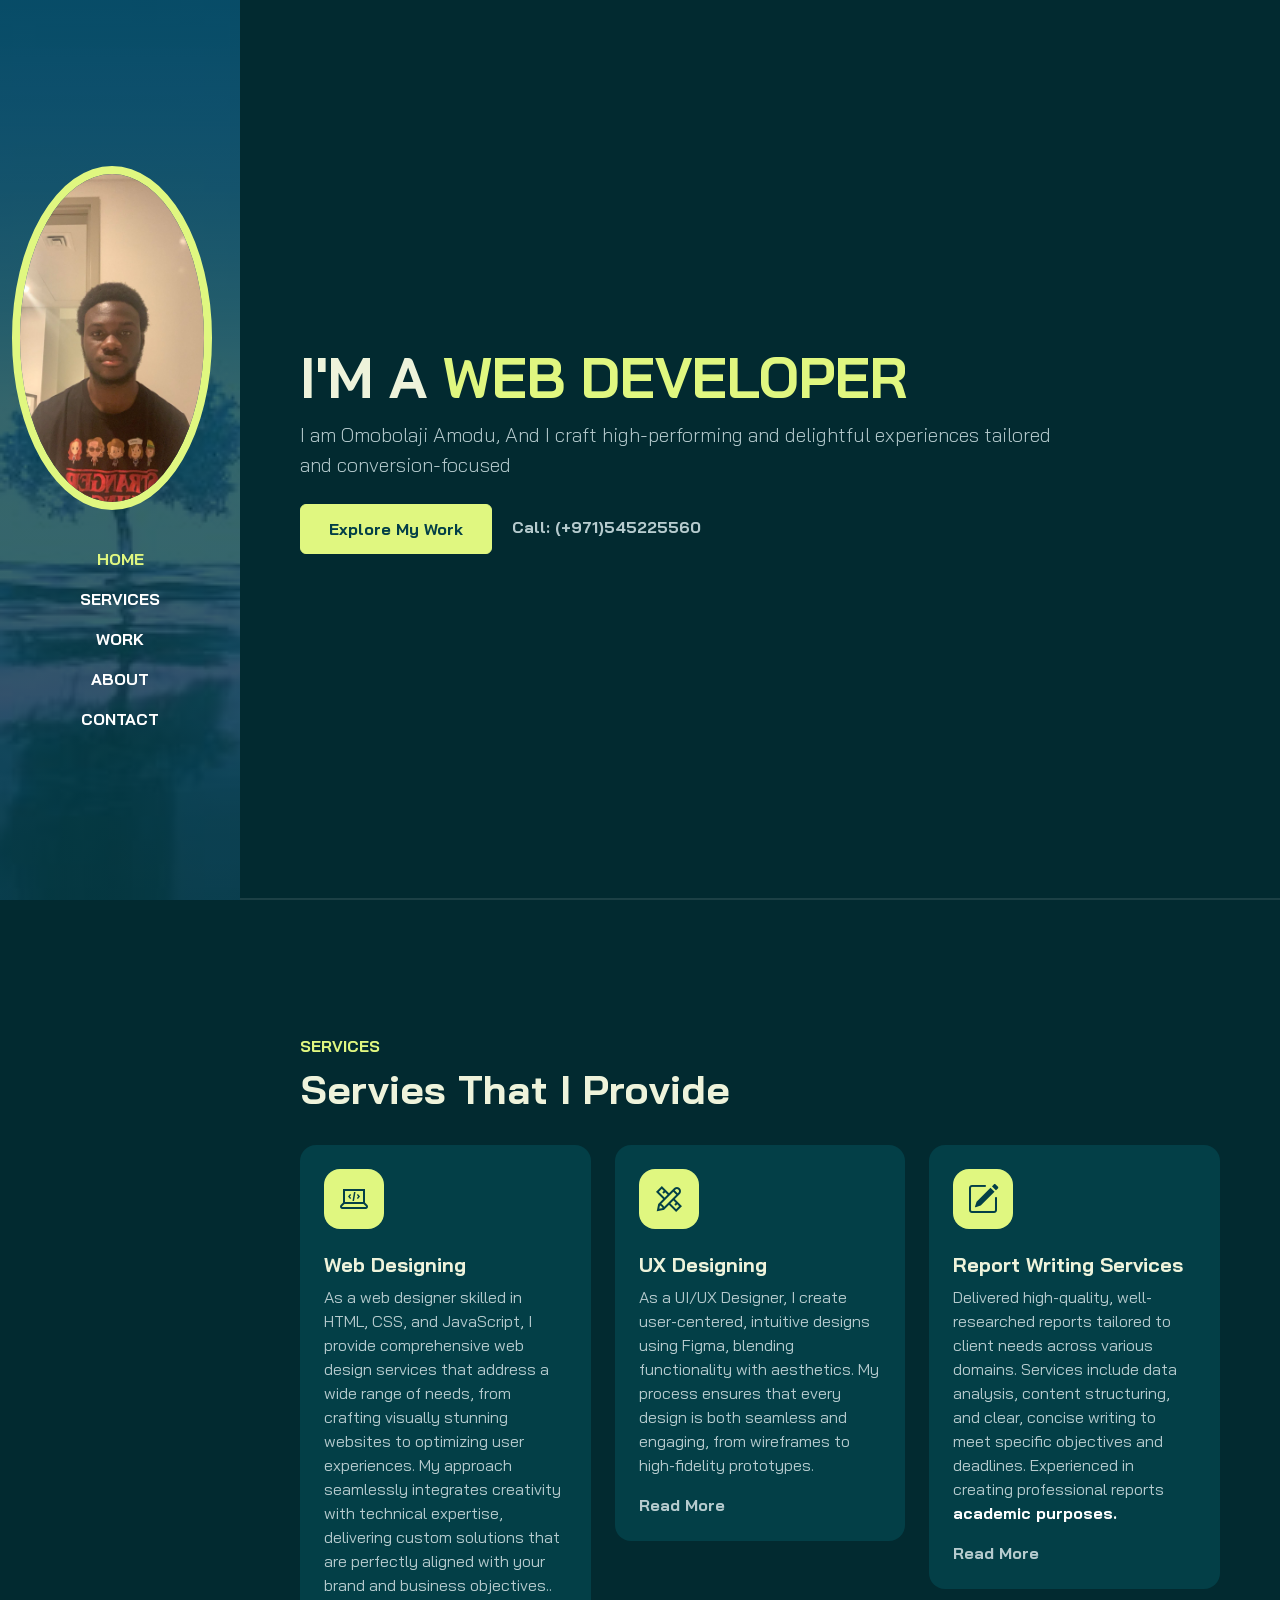
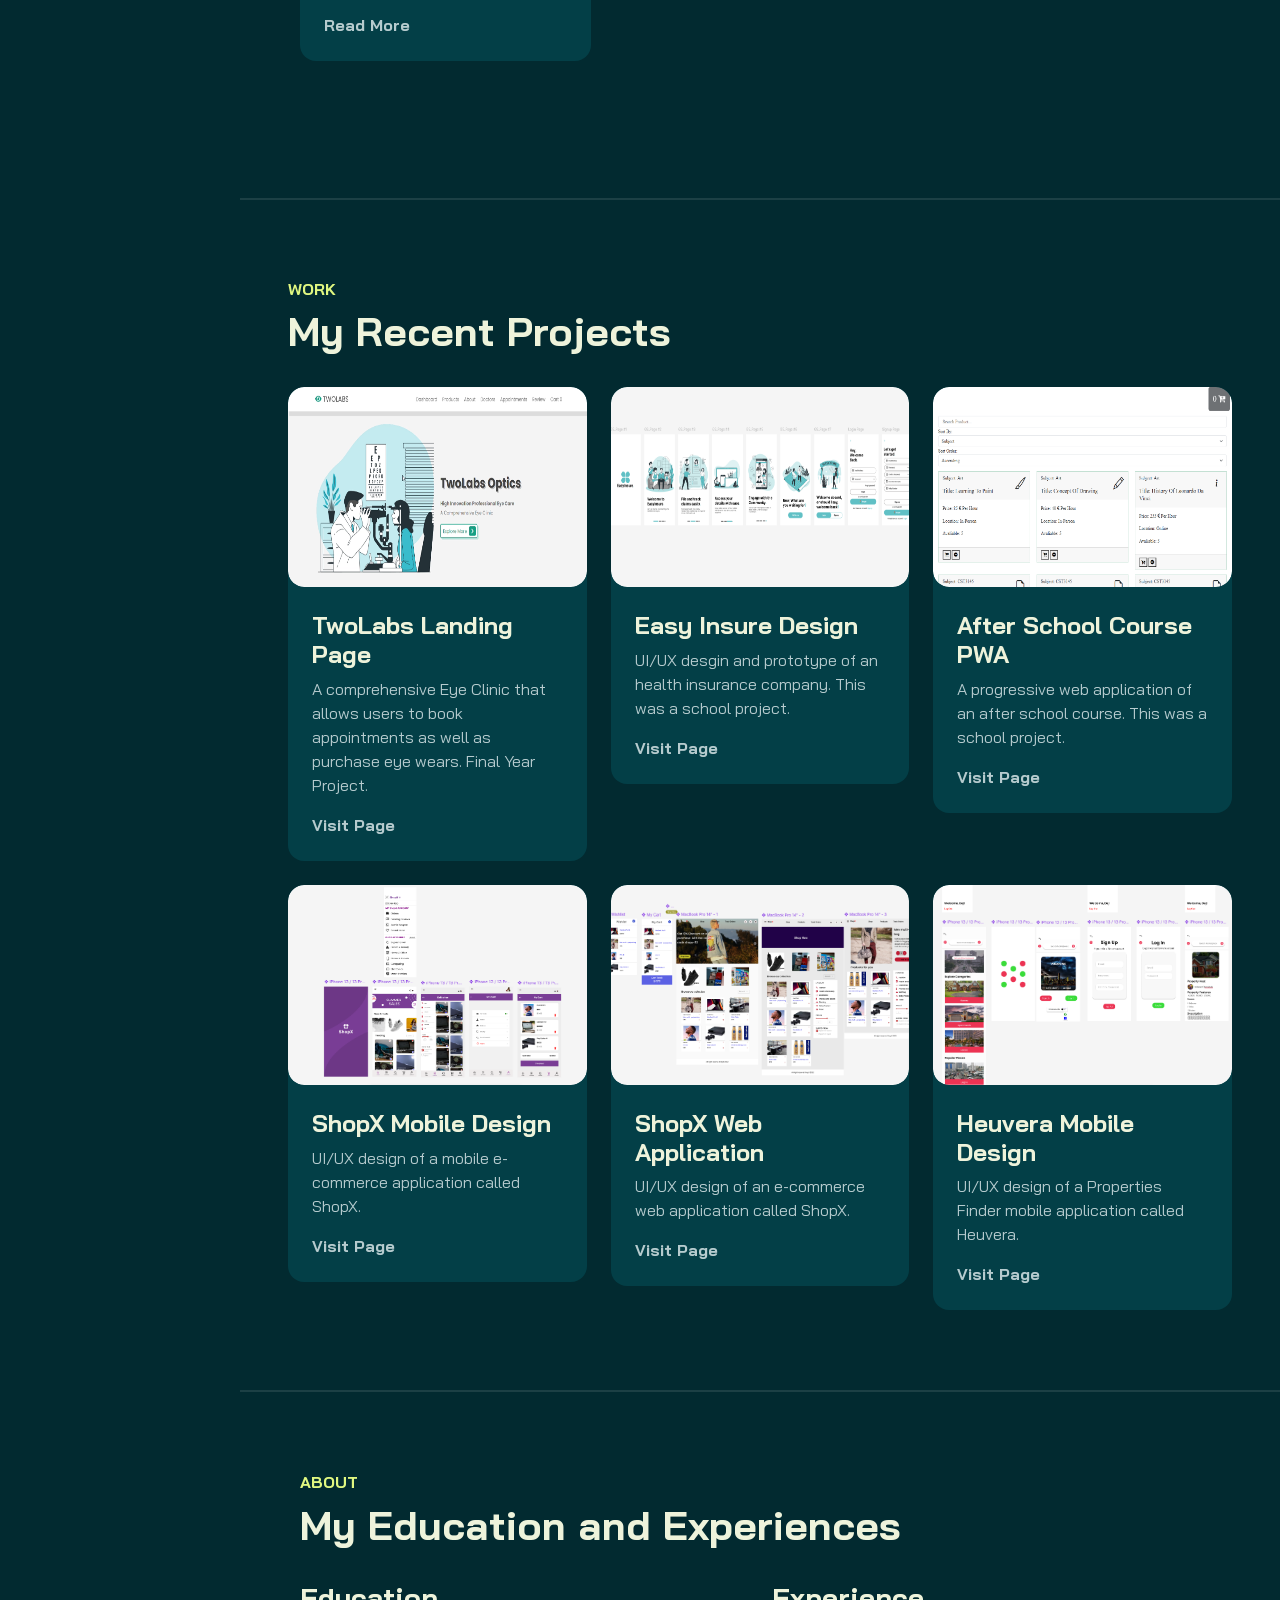
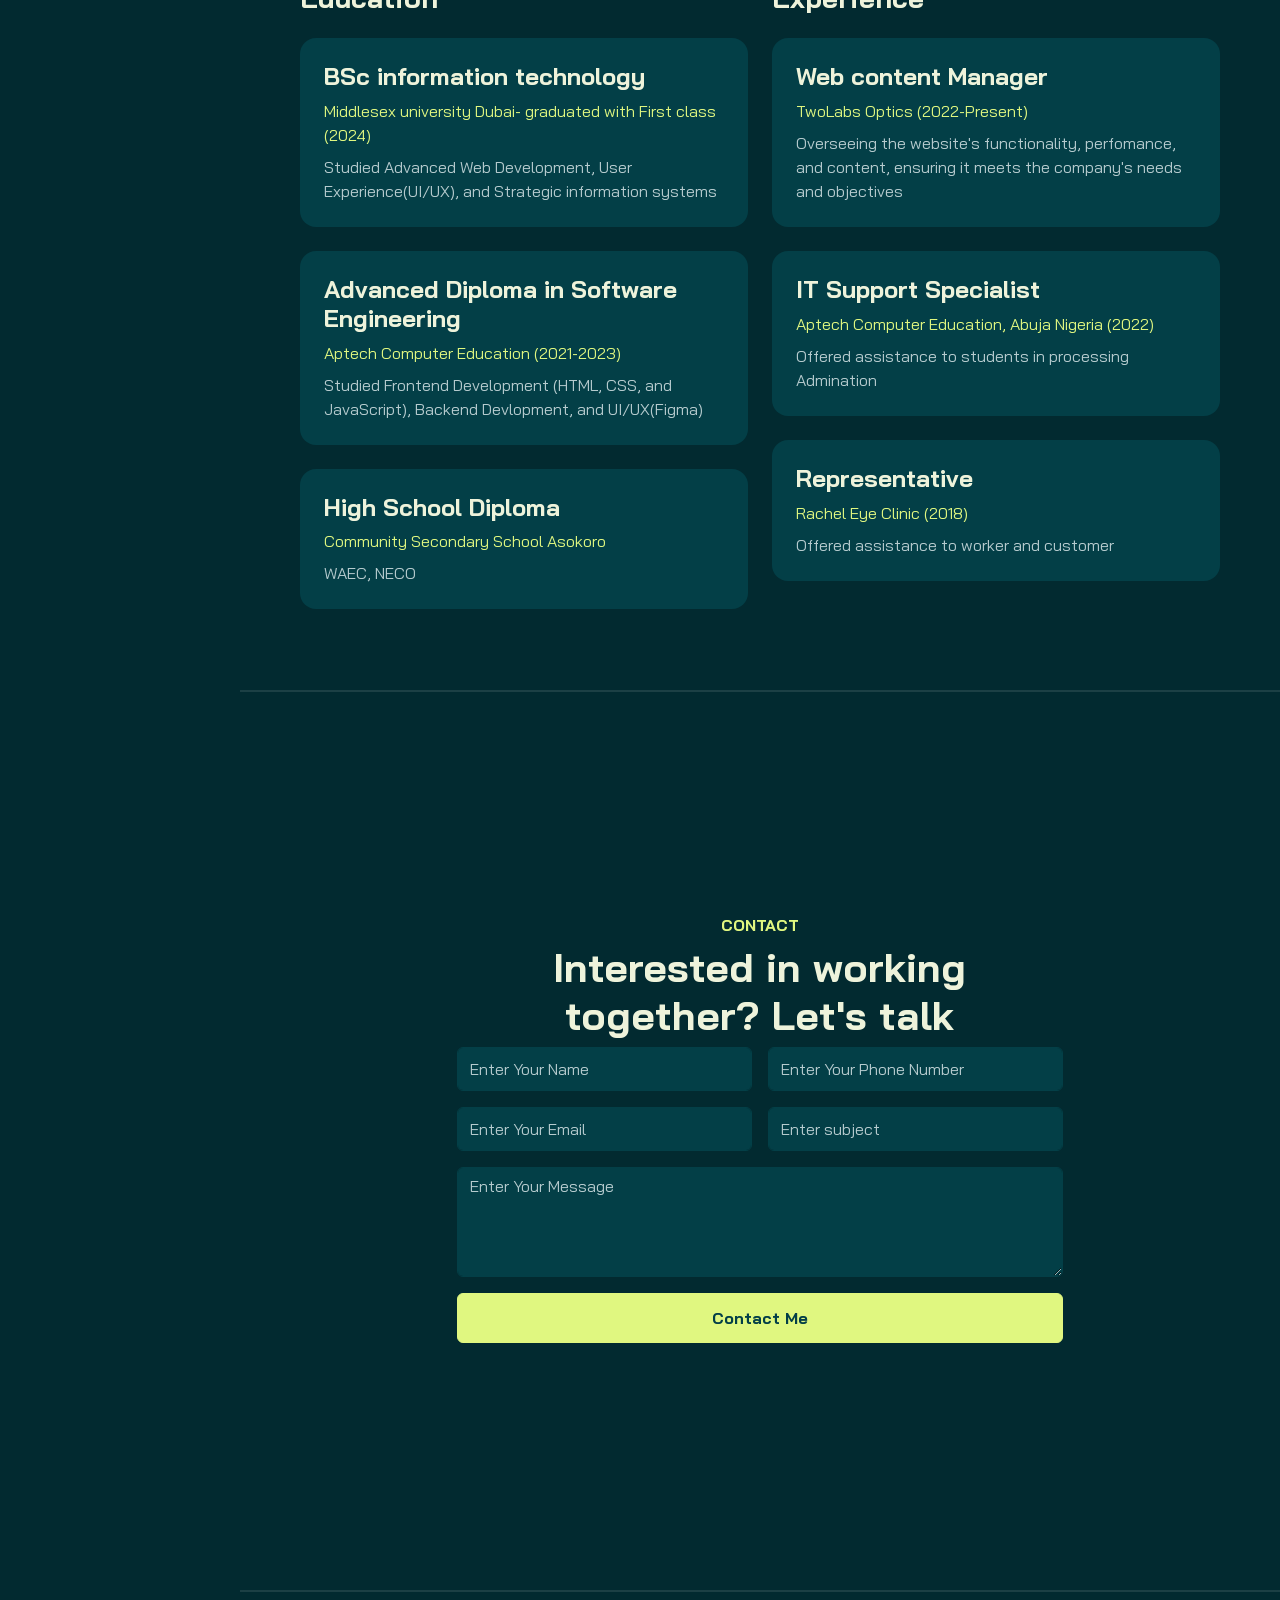
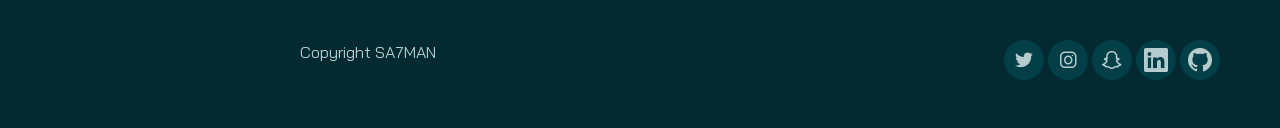
==== commit 217a4567: "Update index.html" ====
--- a/index.html
+++ b/index.html
@@ -69,7 +69,7 @@
                             conversion-focused</p>
                         <div data-aos="fade-up" data-aos-delay="600">
                             <a href="#work" class="btn btn-brand me-3">Explore My Work</a>
-                            <a href="#" class="link-custom"> Call: (+971) 0545225560 </a>
+                            <a href="#" class="link-custom"> Call: (+971)545225560 </a>
                         </div>
                     </div>
                 </div>
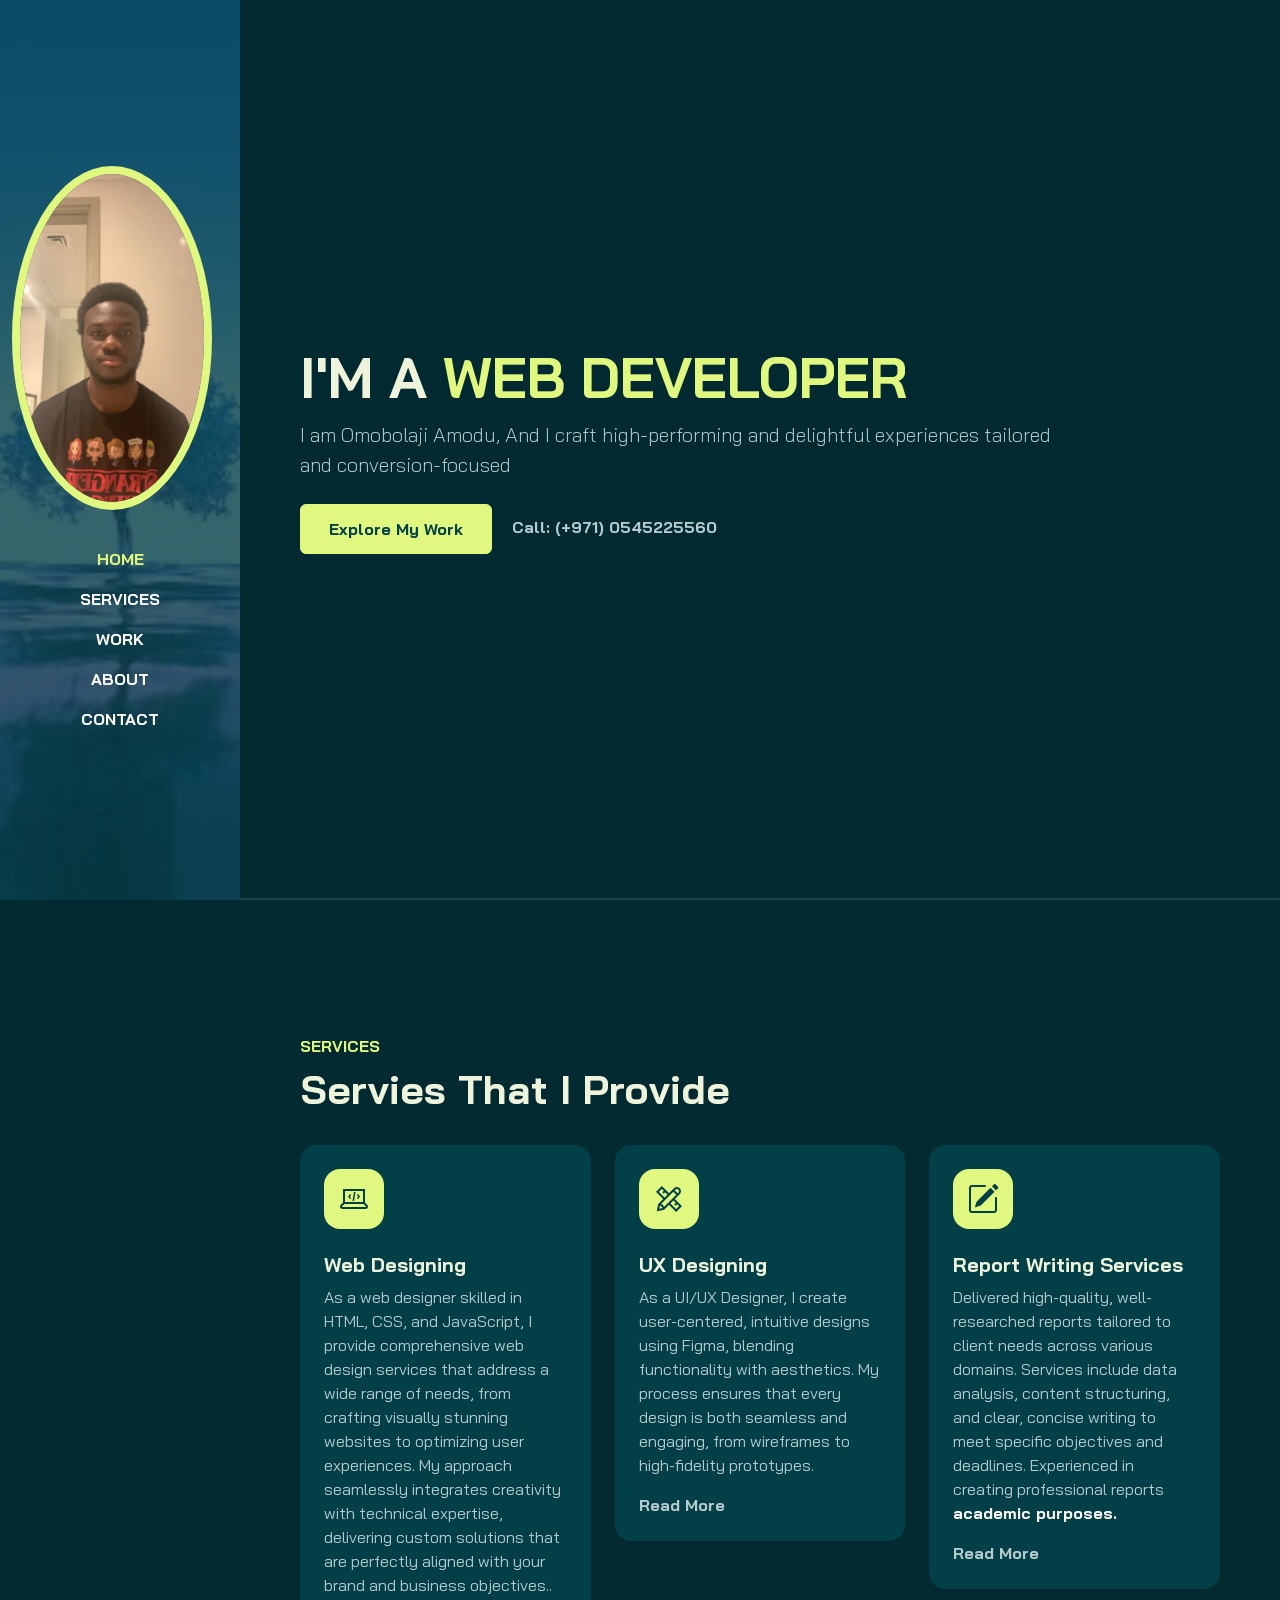
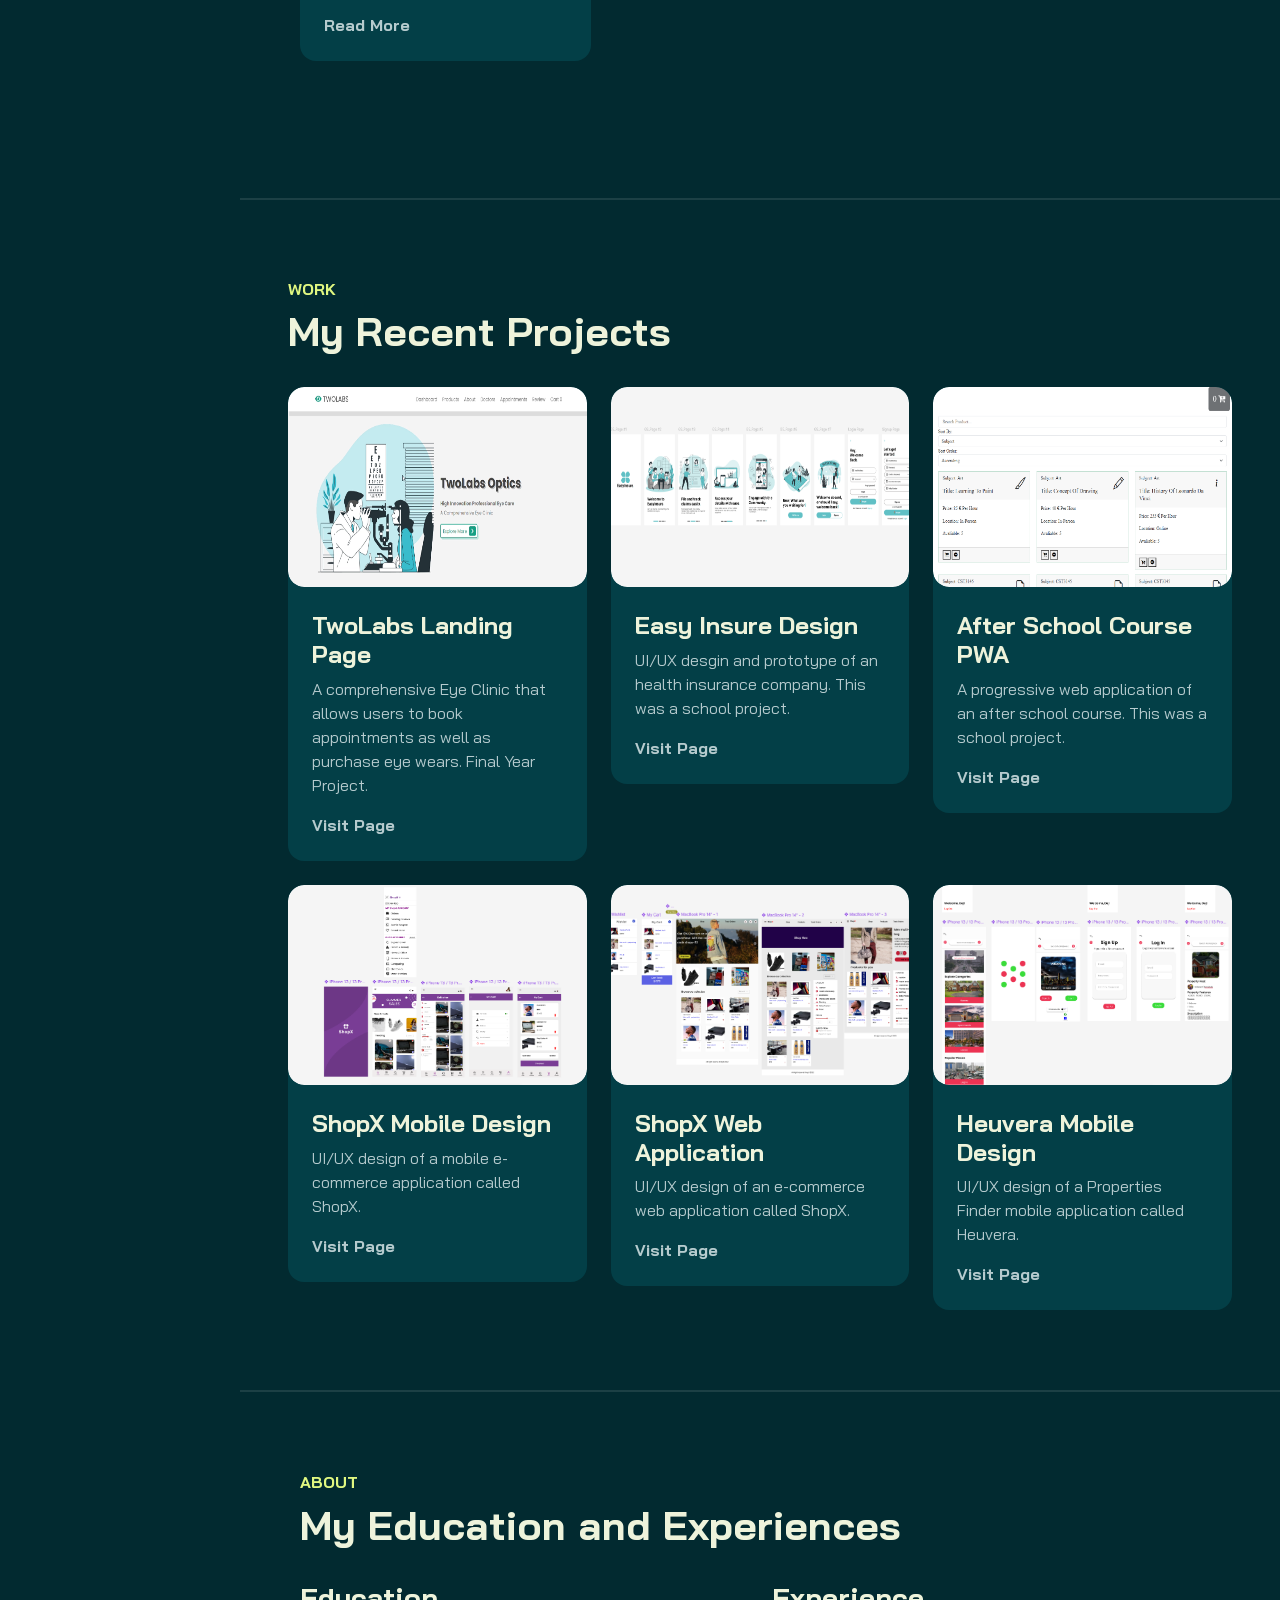
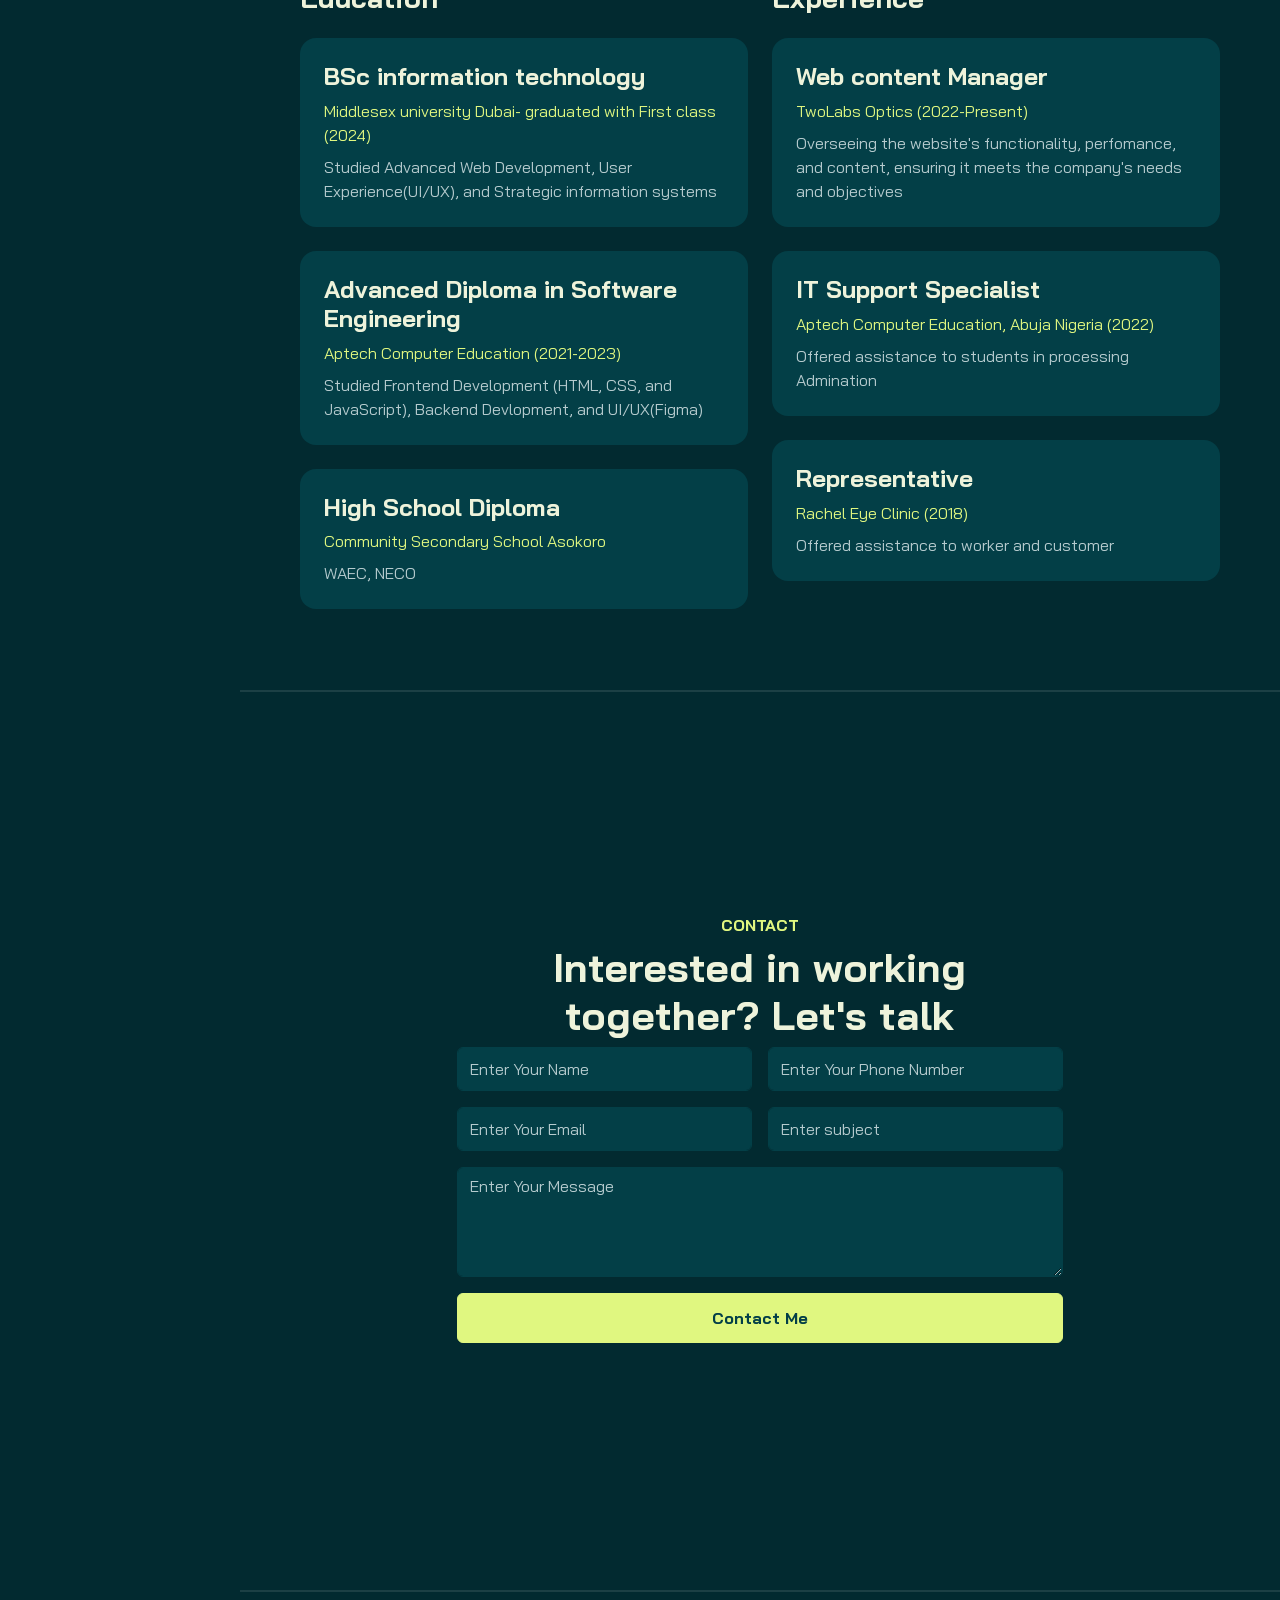
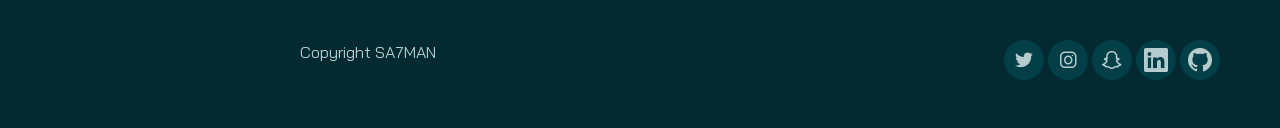
==== commit c8ab2705: "Update index.html" ====
--- a/index.html
+++ b/index.html
@@ -69,7 +69,7 @@
                             conversion-focused</p>
                         <div data-aos="fade-up" data-aos-delay="600">
                             <a href="#work" class="btn btn-brand me-3">Explore My Work</a>
-                            <a href="#" class="link-custom"> Call: (+971)545225560 </a>
+                            <a href="#" class="link-custom"> Call: (+971) 0545225560 </a>
                         </div>
                     </div>
                 </div>
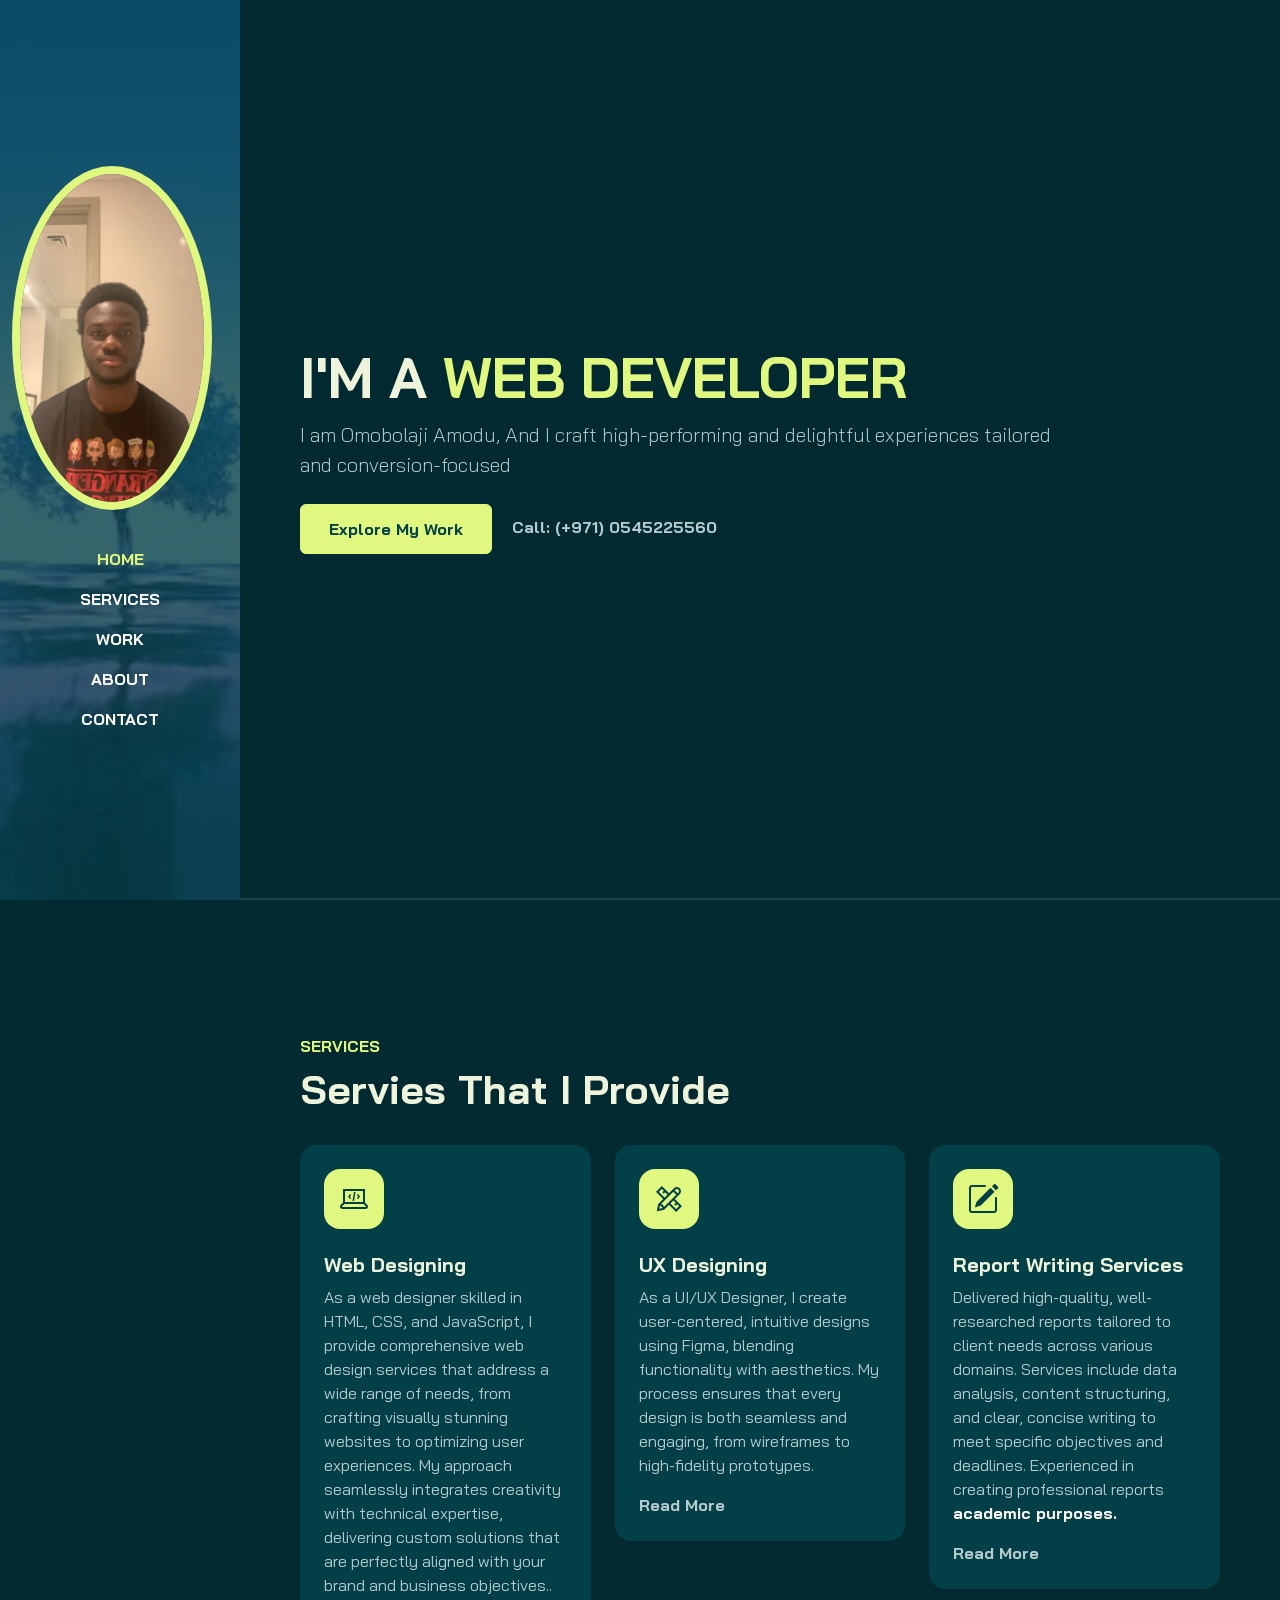
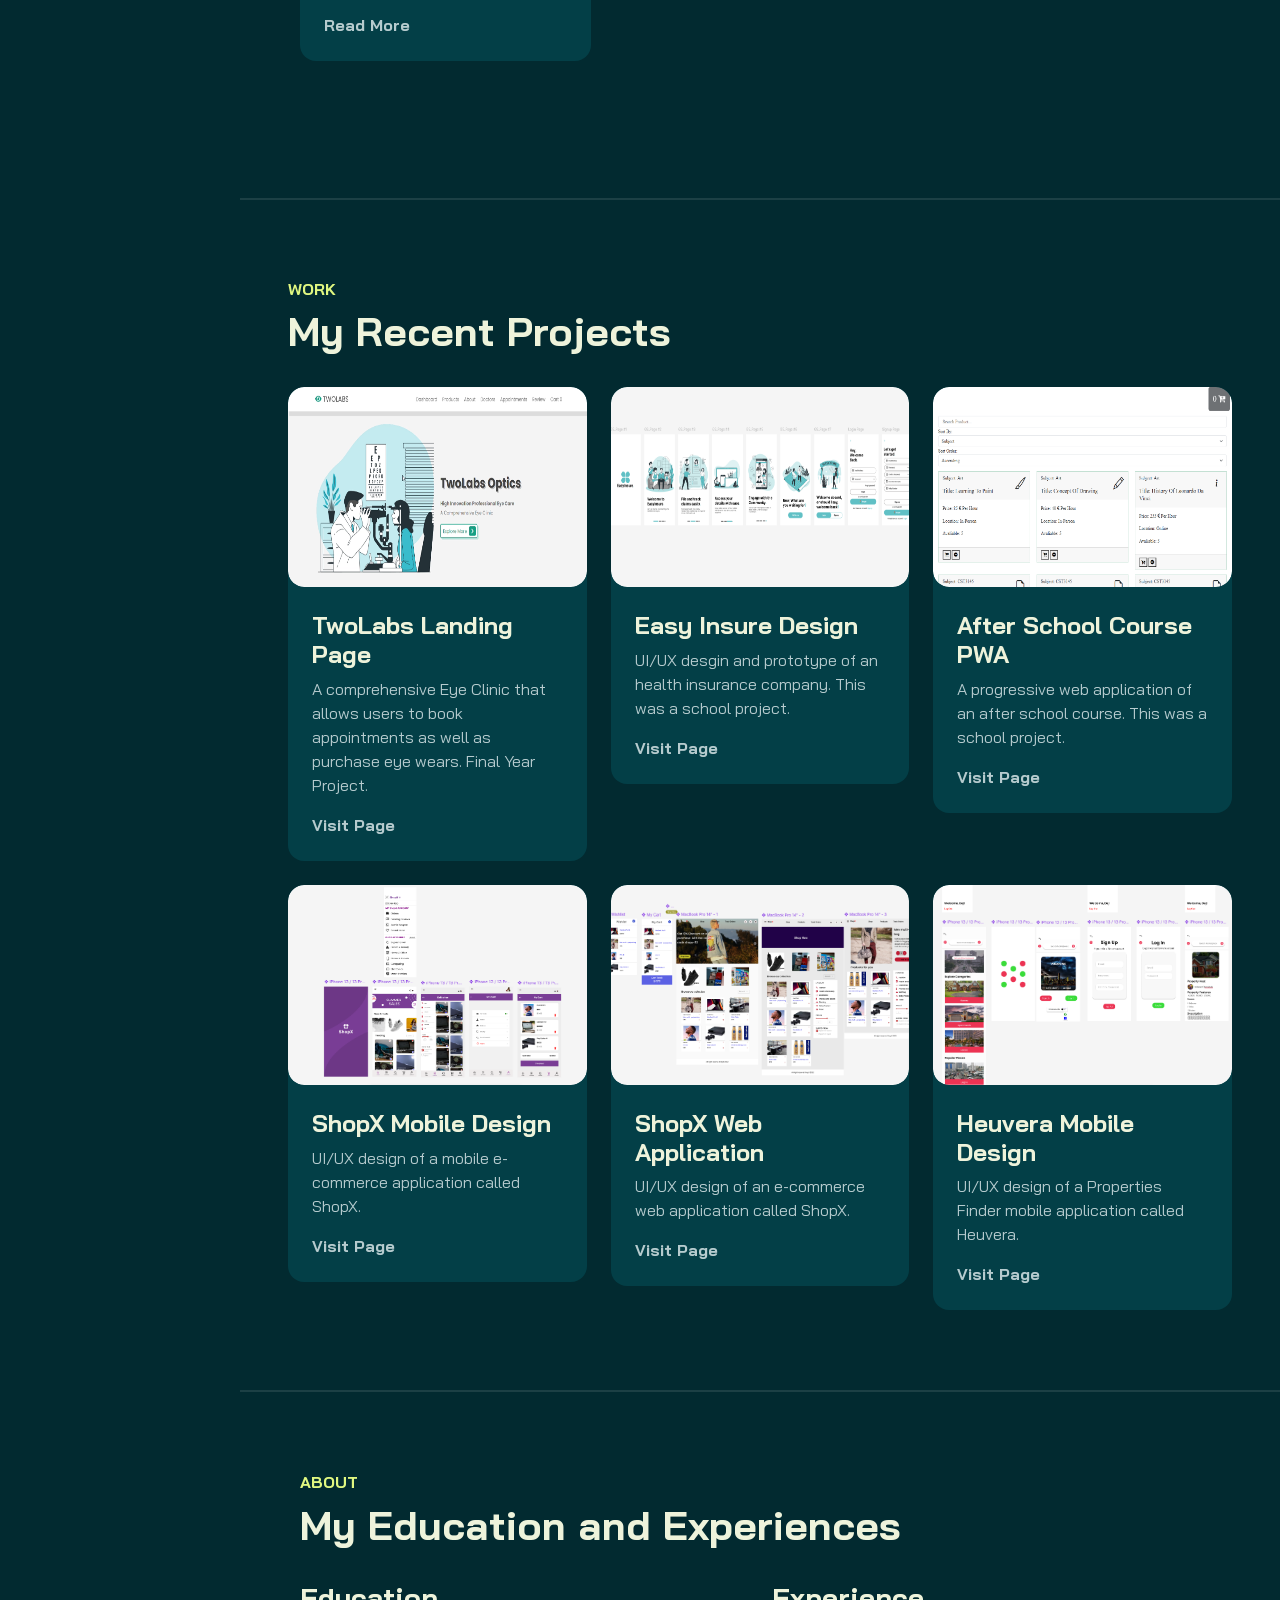
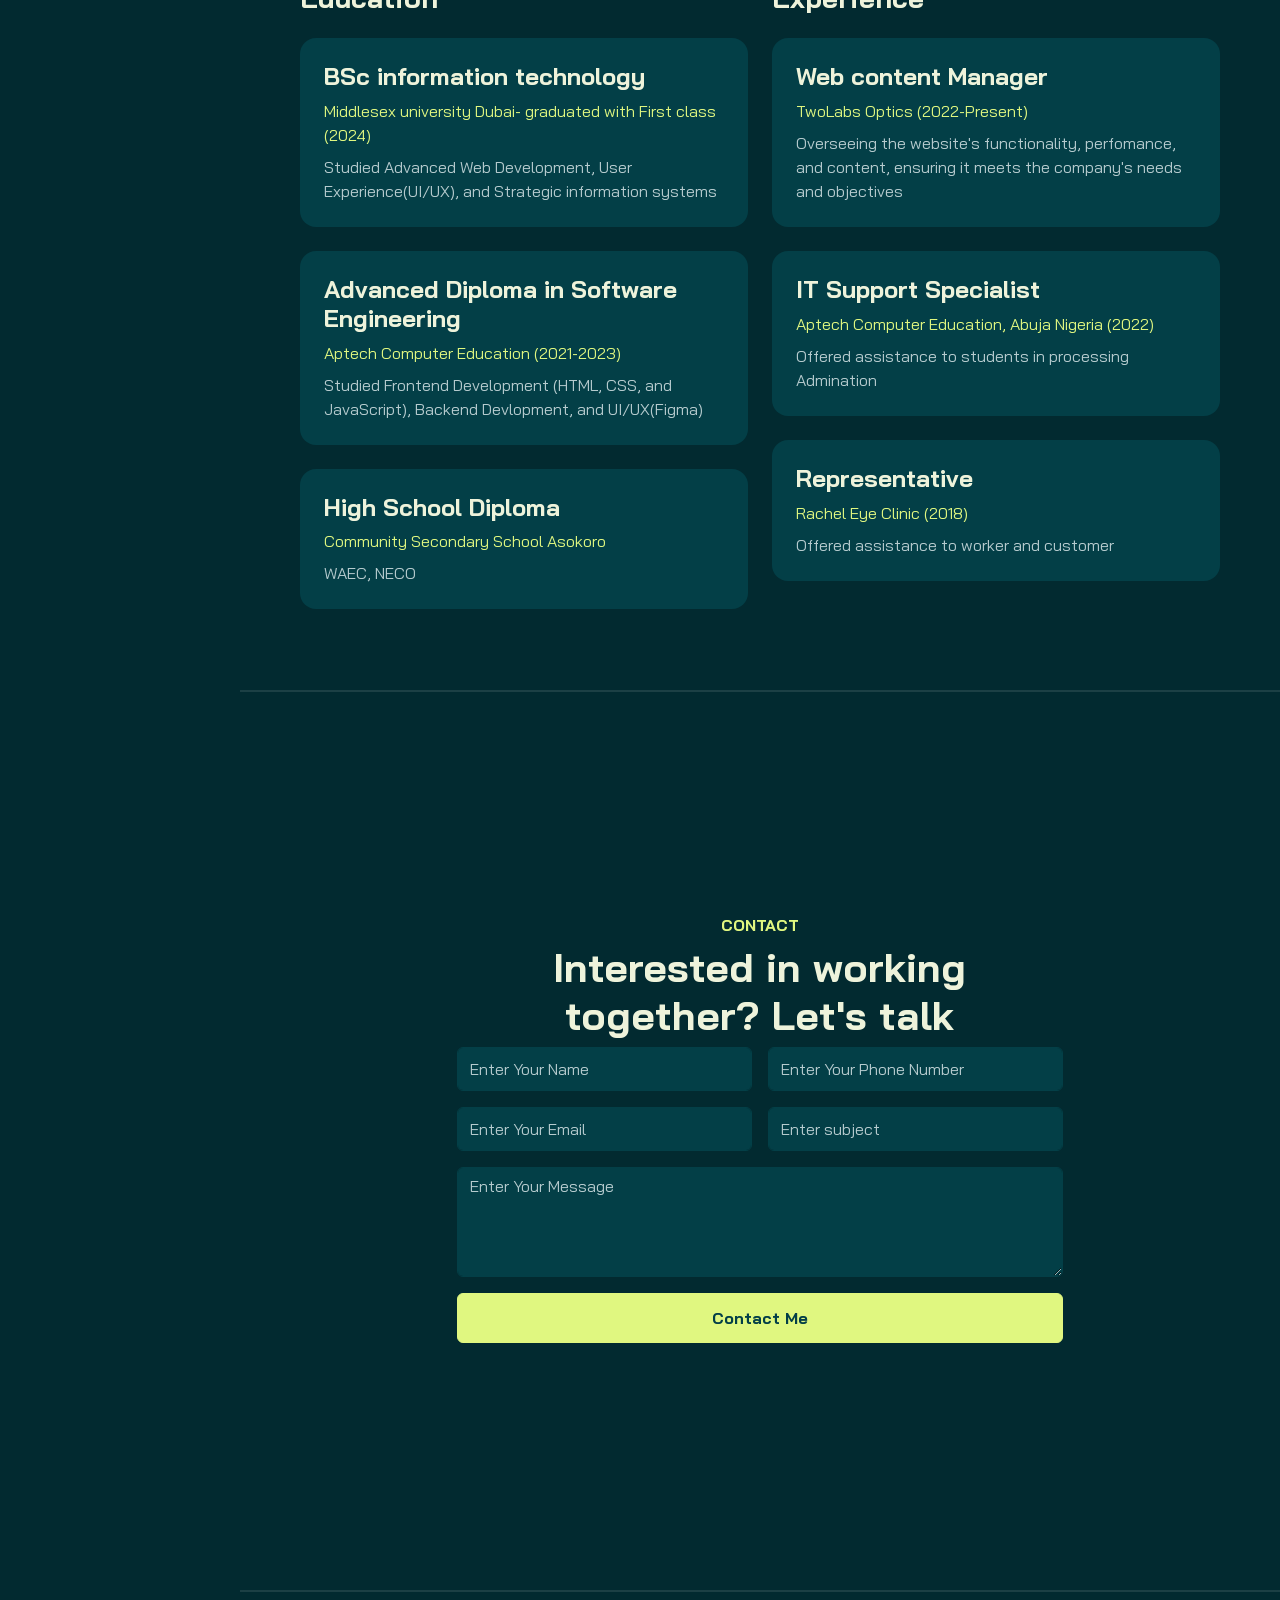
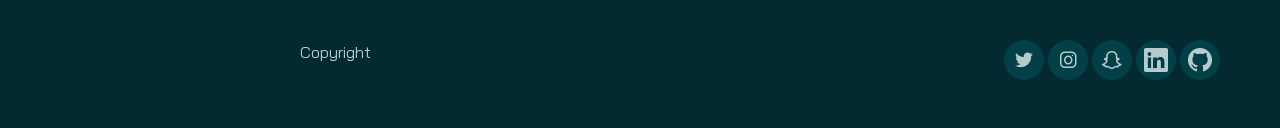
==== commit 53a9c6bb: "Update index.html" ====
--- a/index.html
+++ b/index.html
@@ -393,7 +393,7 @@
             <div class="container">
                 <div class="row gy-4 justify-content-between">
                     <div class="col-auto">
-                        <p class="mb-0">Copyright SA7MAN</p>
+                        <p class="mb-0">Copyright</p>
                     </div>
                     <div class="col-auto">
                         <div class="social-links">
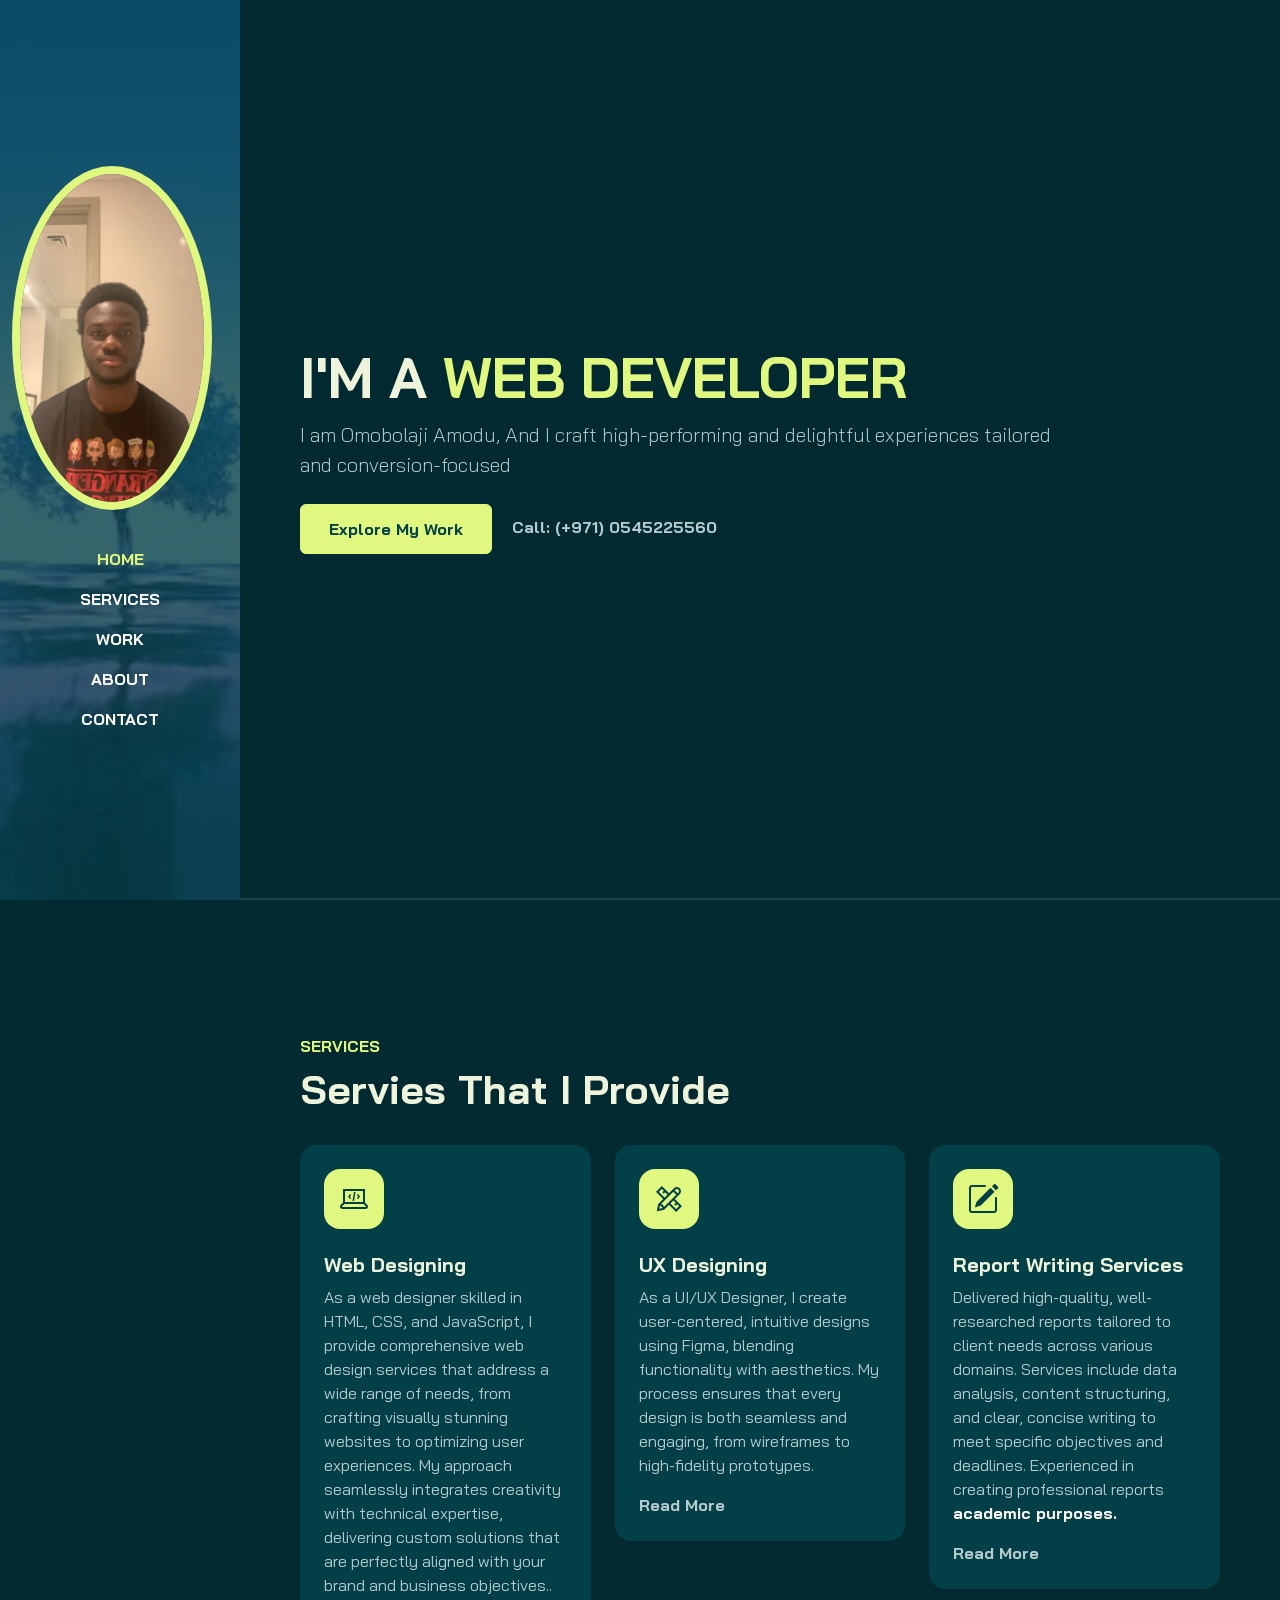
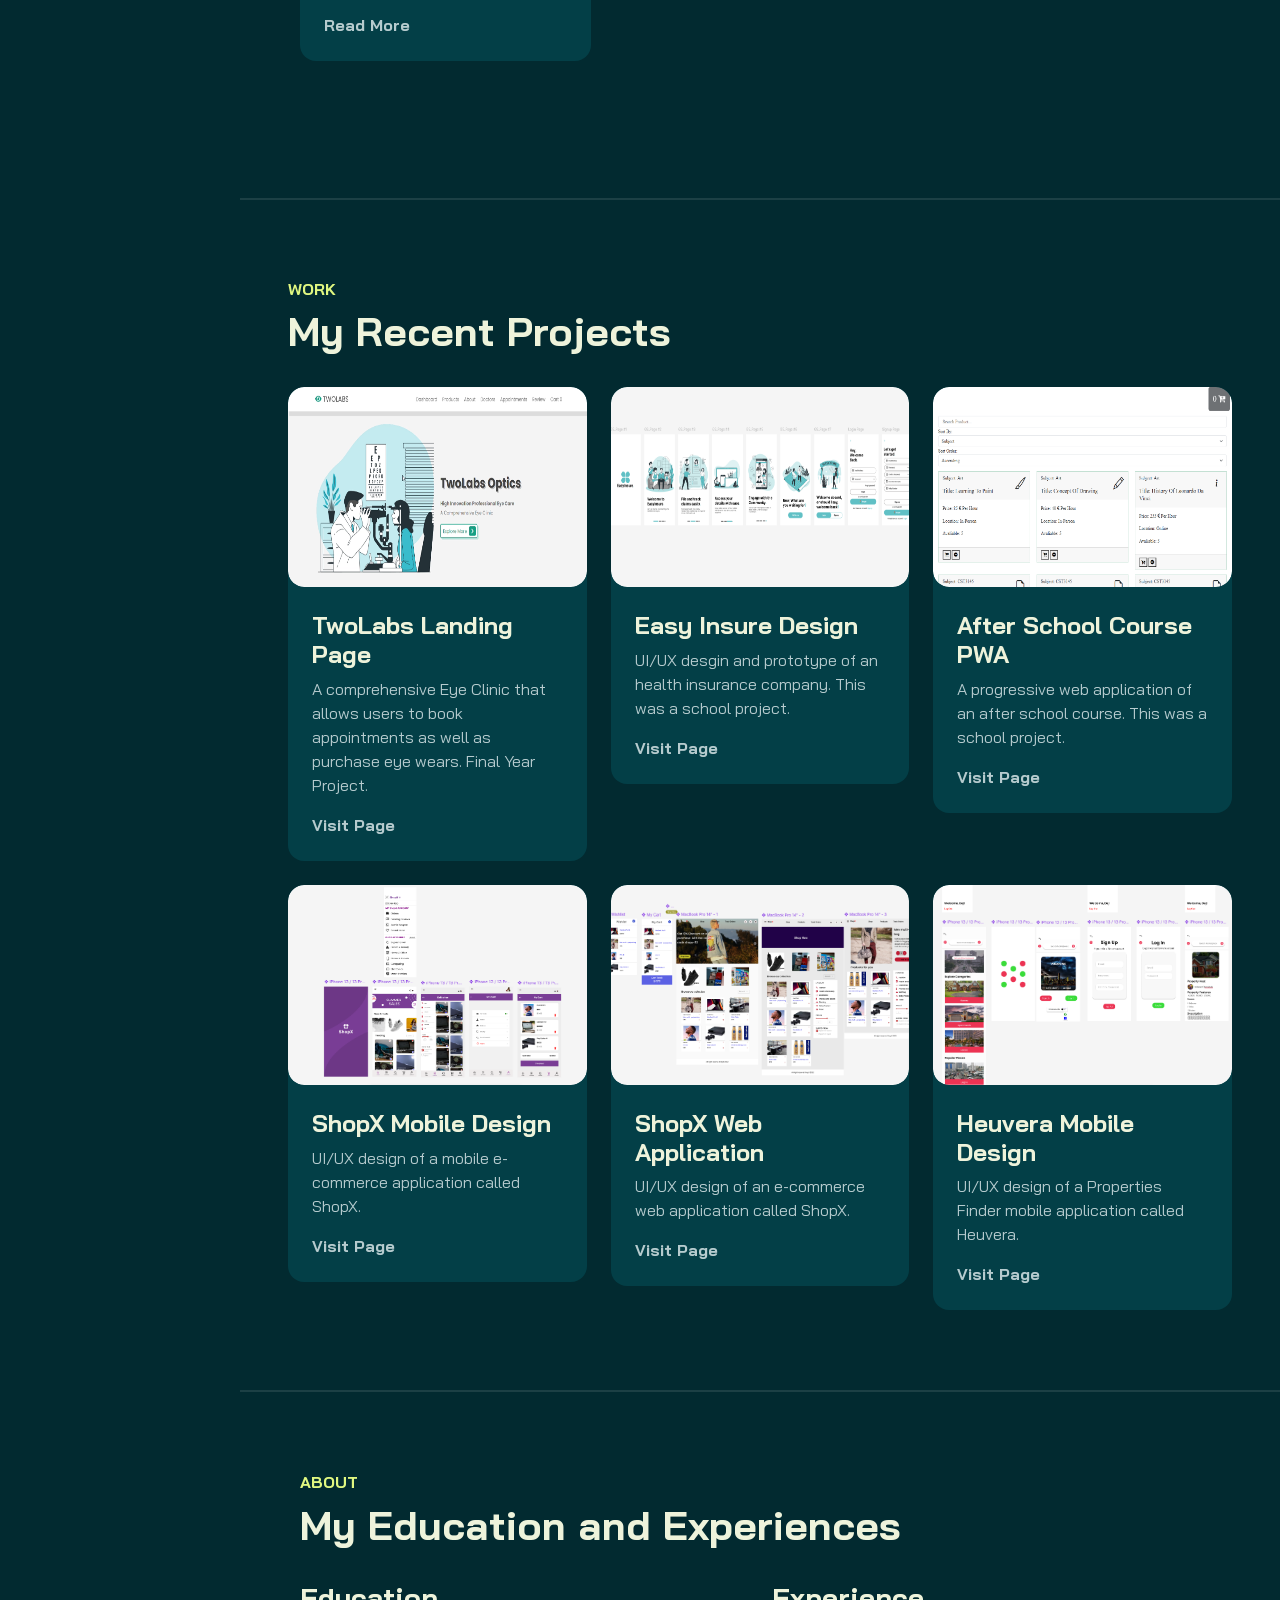
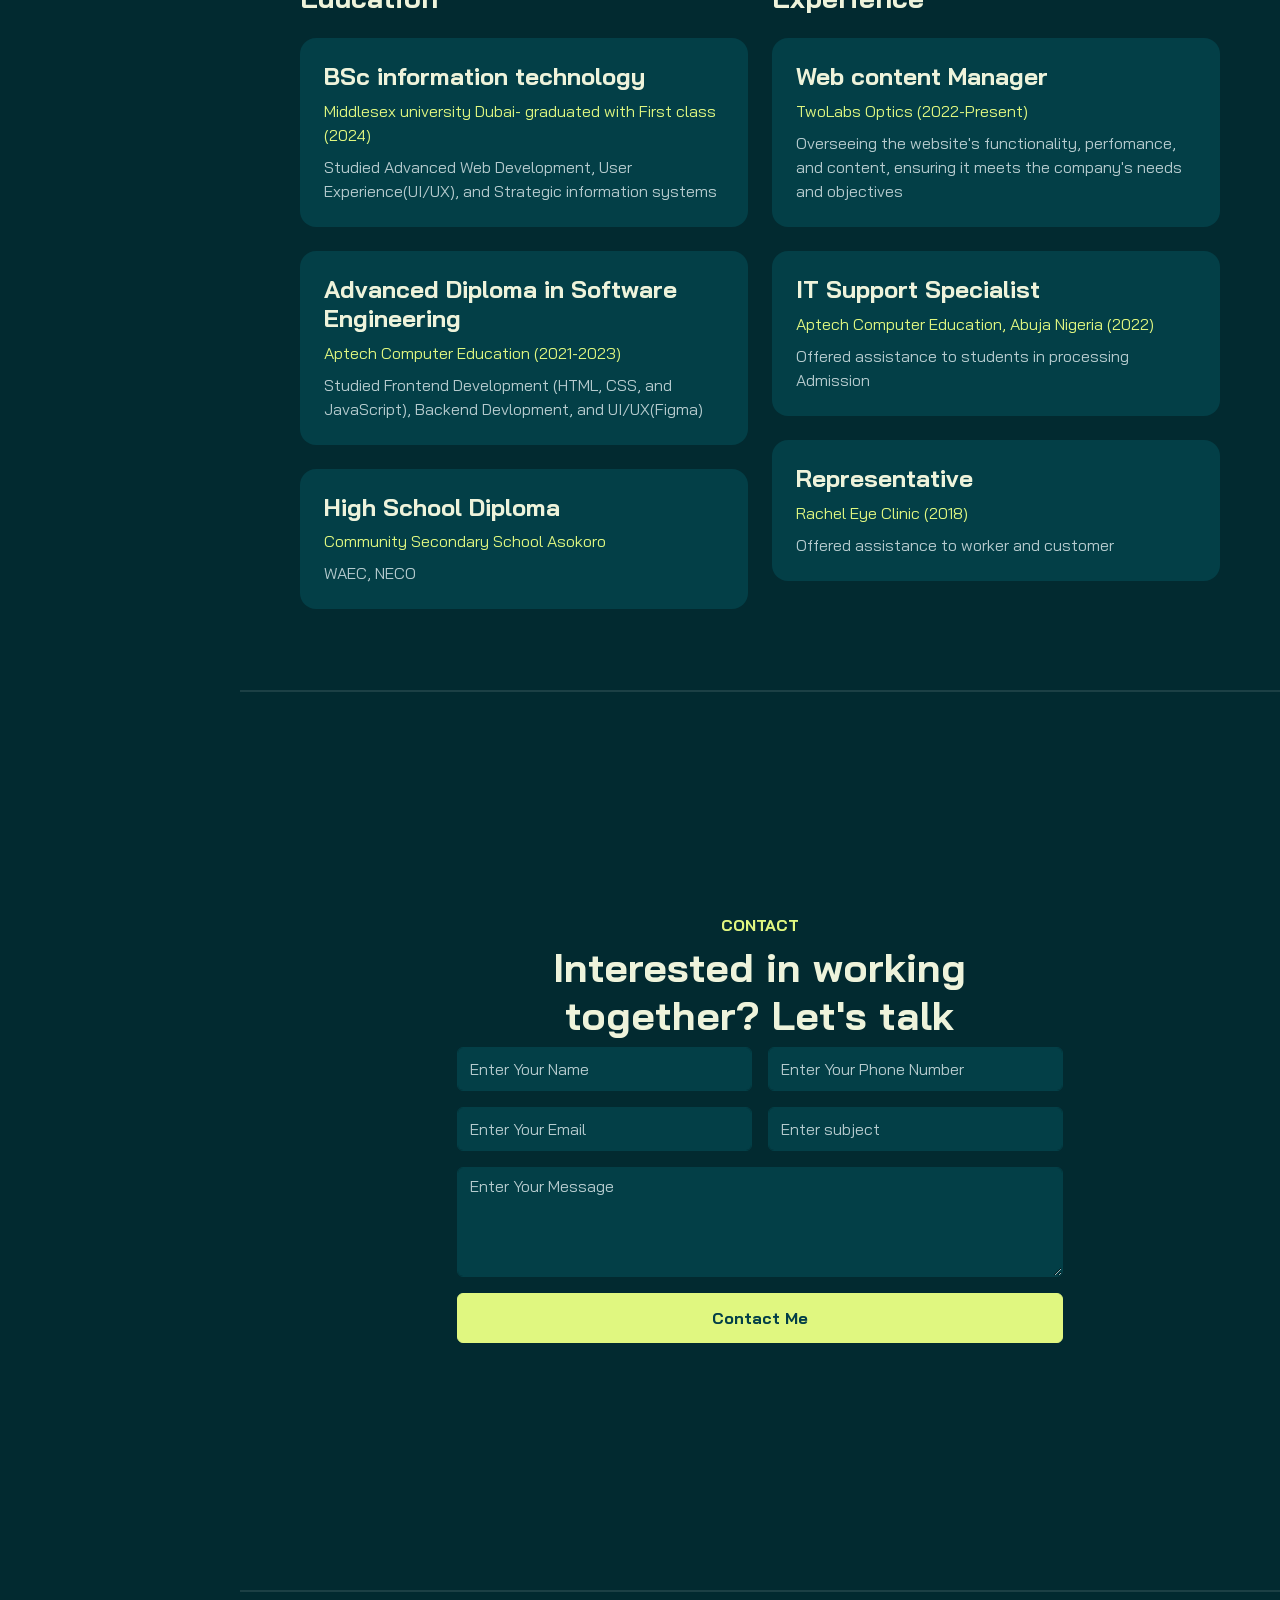
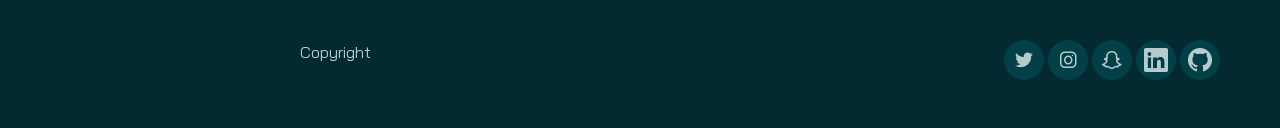
==== commit f478a06a: "Update index.html" ====
--- a/index.html
+++ b/index.html
@@ -18,7 +18,7 @@
     <nav class="navbar navbar-expand-lg navbar-dark fixed-top">
         <div class="container flex-lg-column">
             <a class="navbar-brand  mb-lg-4" href="#">
-                <span class="h3 fw-bold d-block d-lg-none">Amodu Omobolaji</span>
+                <span class="h3 fw-bold d-block d-lg-none">Omobolaji Amodu</span>
                 <img src="asset/images/me.jpg" class="d-none d-lg-block rounded-circle" alt="">
             </a>
             <button class="navbar-toggler" type="button" data-bs-toggle="collapse" data-bs-target="#navbarNav"
@@ -321,7 +321,7 @@
                                 <div class="bg-base p-4 rounded-4 shadow-effect">
                                     <h4>IT Support Specialist</h4>
                                     <p class="text-brand mb-2">Aptech Computer Education, Abuja Nigeria (2022)</p>
-                                    <p class="mb-0">Offered assistance to students in processing Admination</p>
+                                    <p class="mb-0">Offered assistance to students in processing Admission</p>
                                 </div>
                             </div>
 
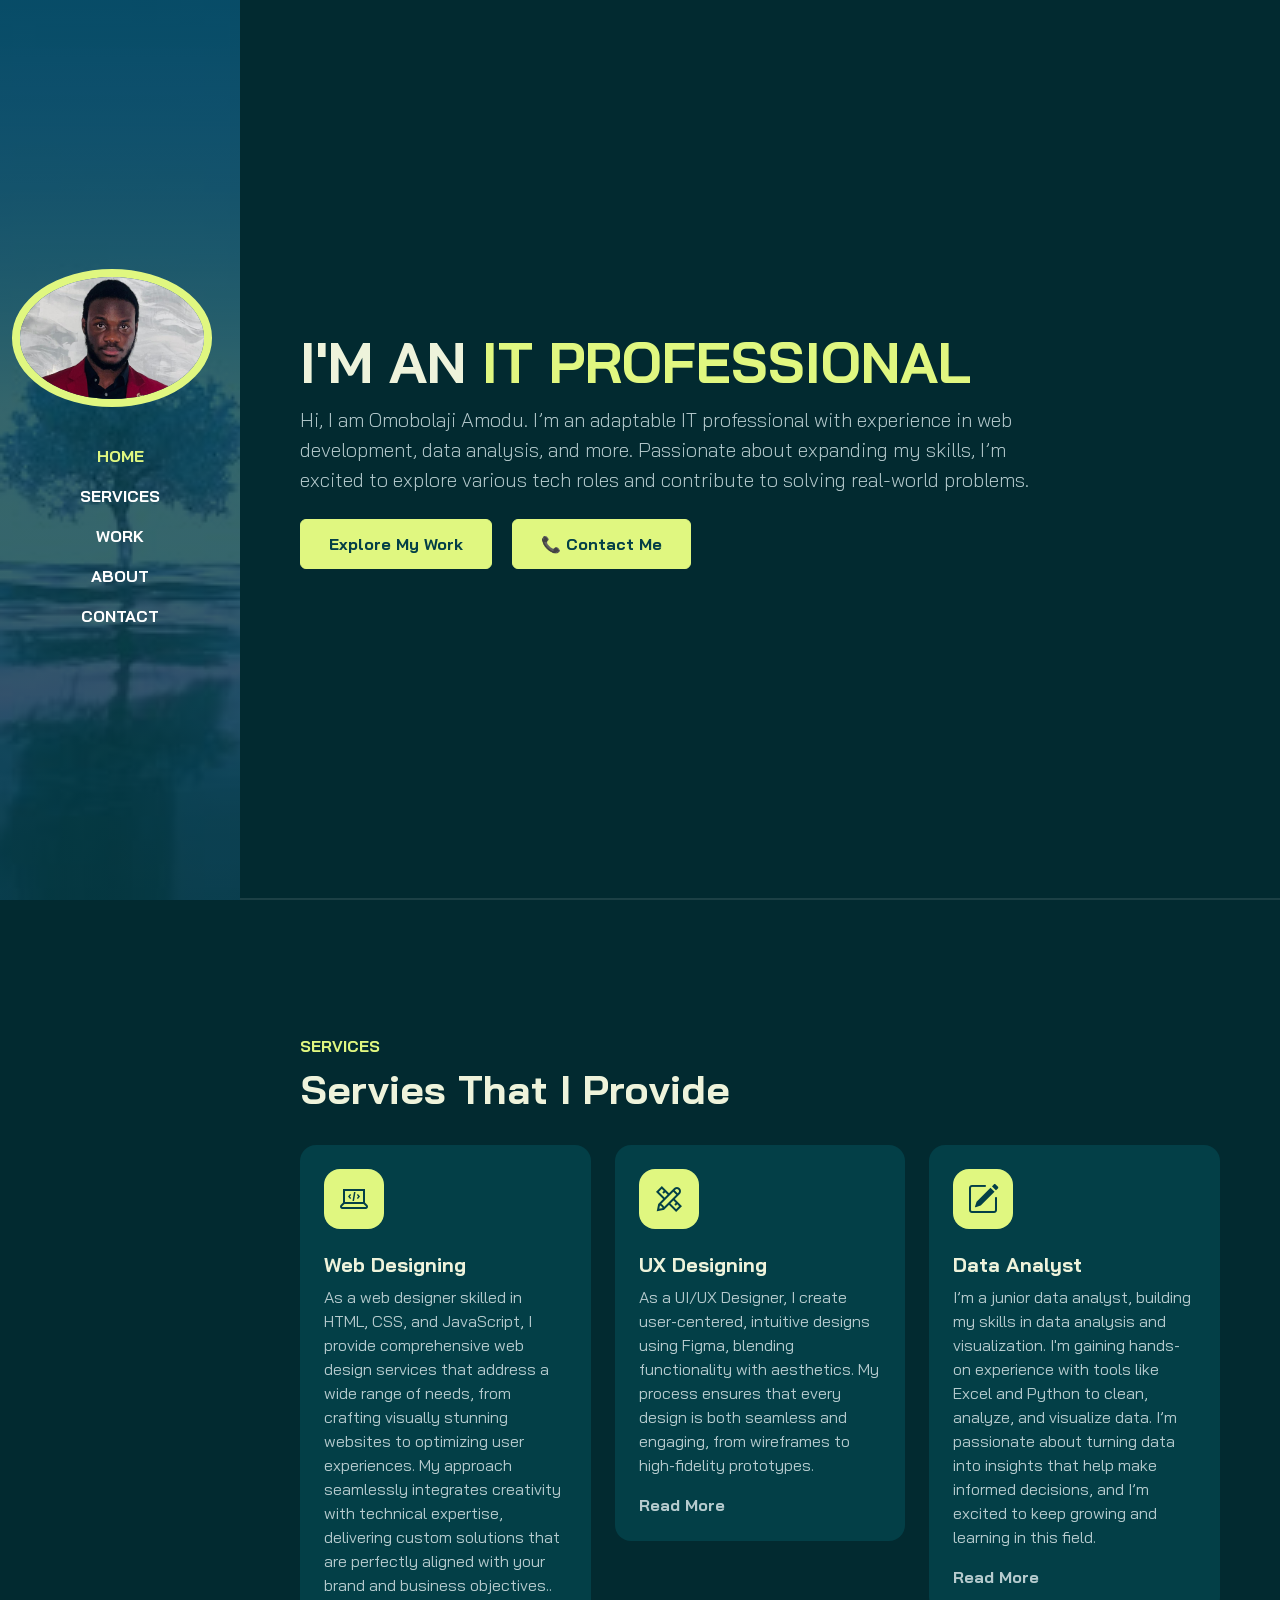
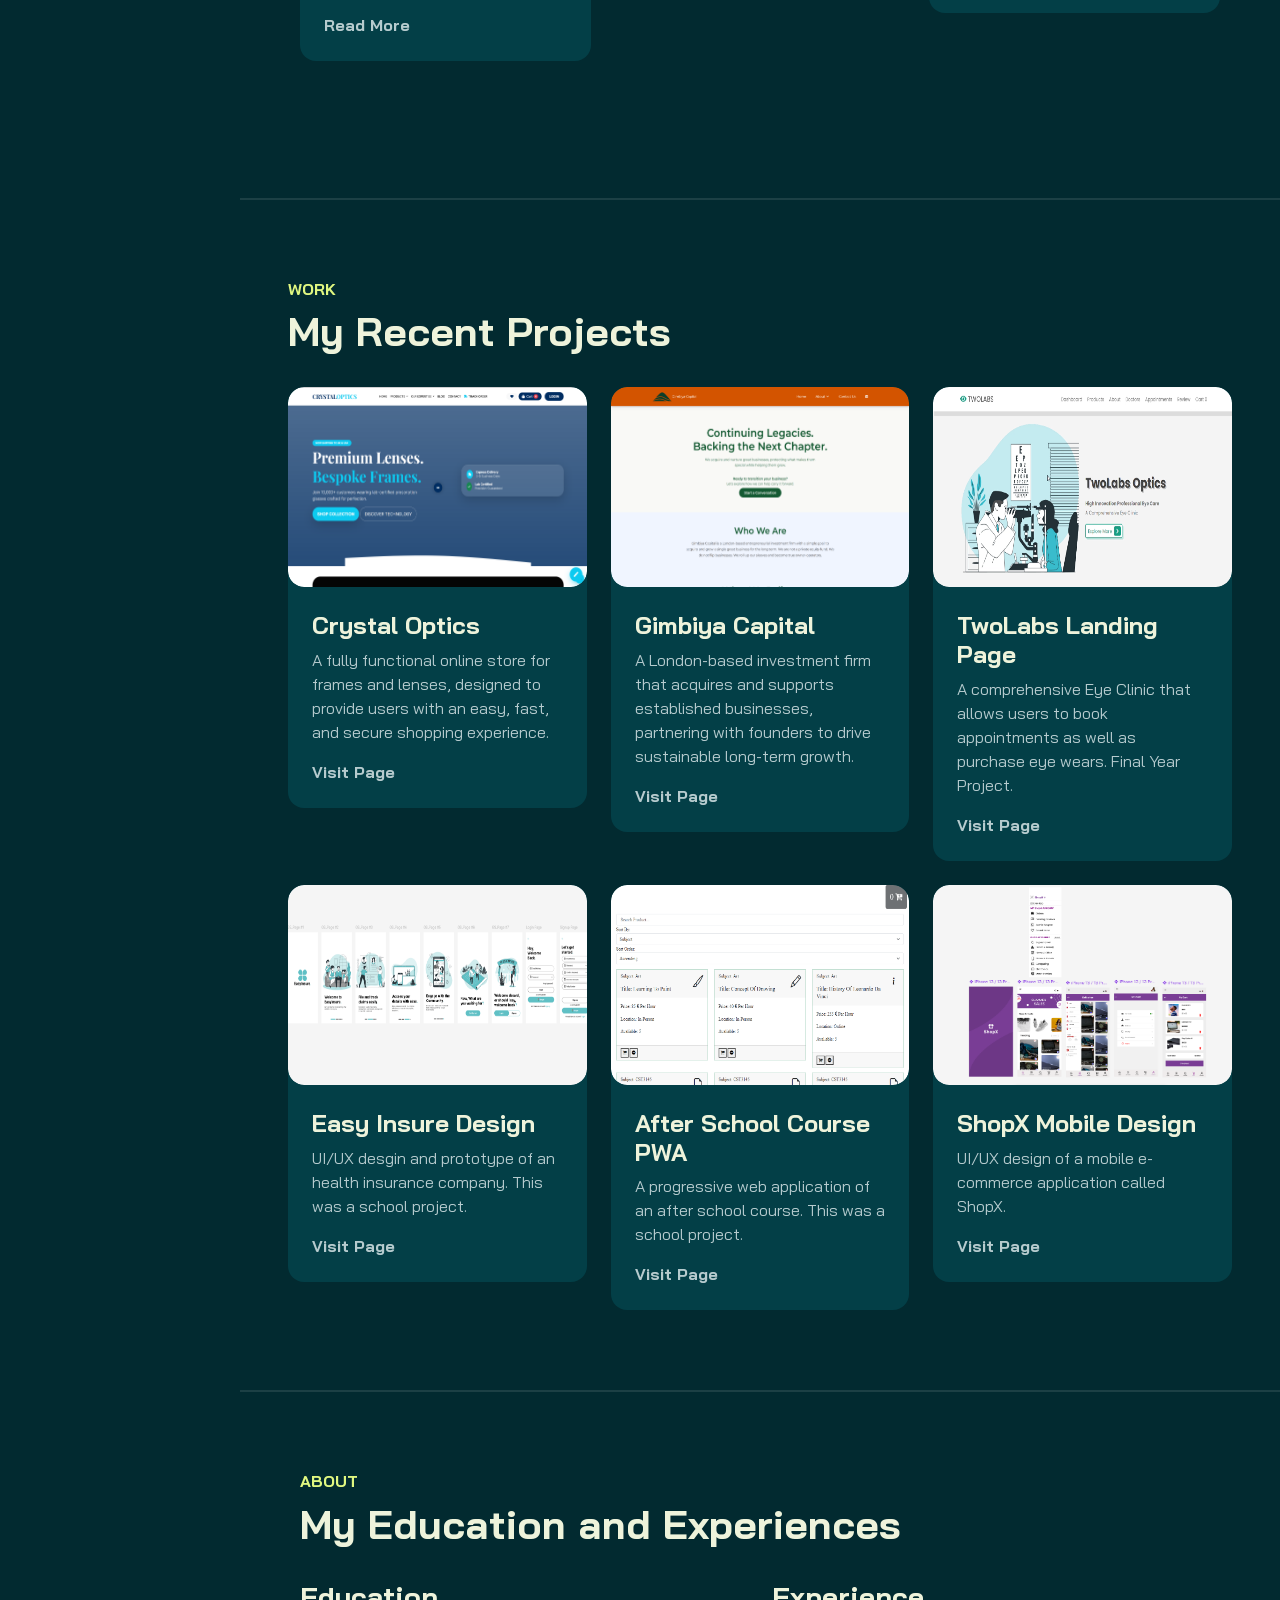
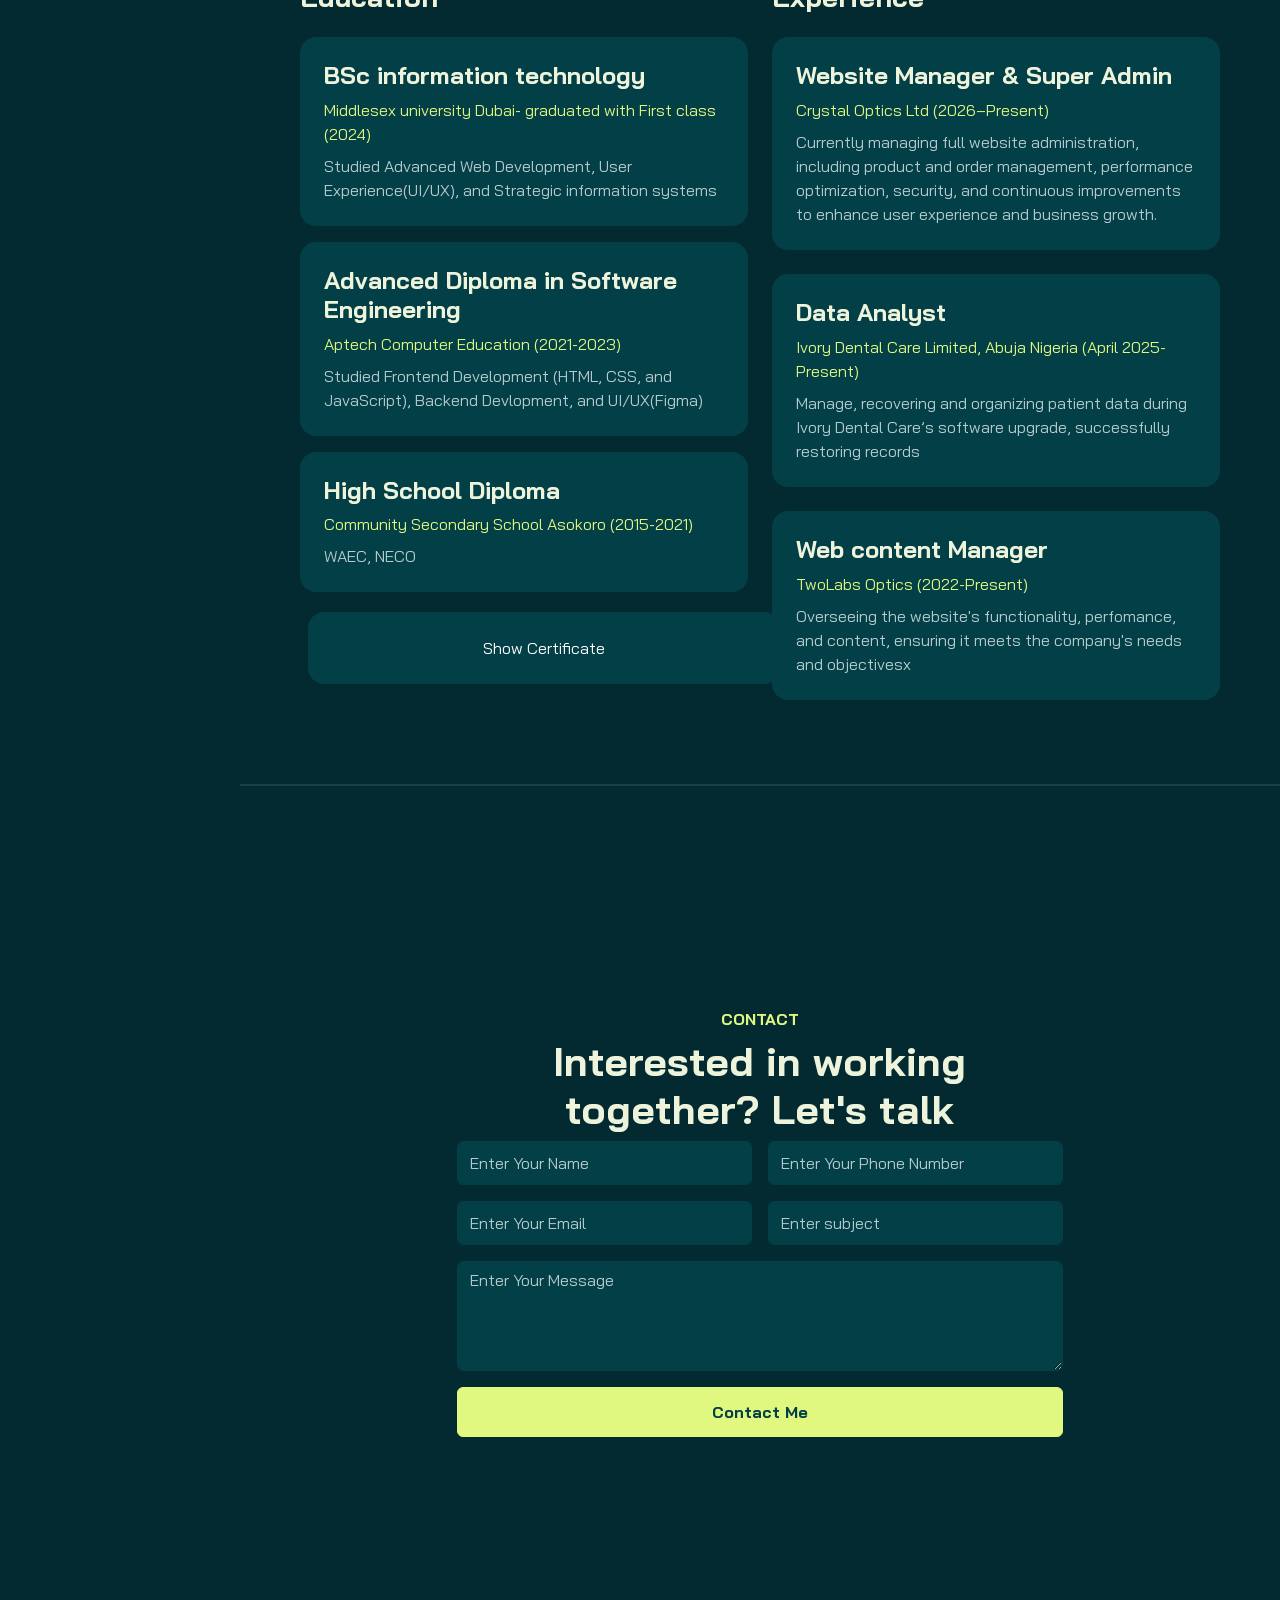
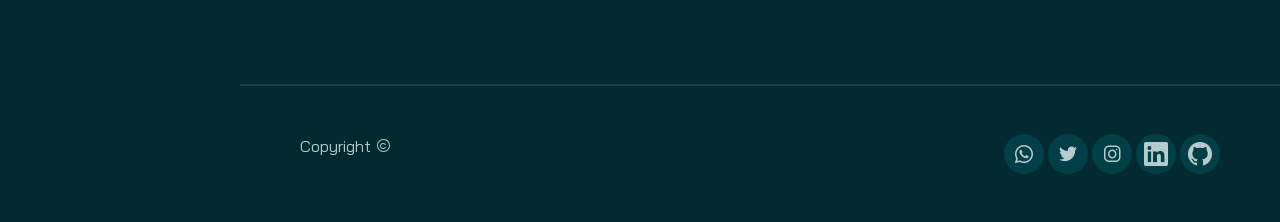
==== commit 1257527e: "Normalize all line endings" ====
--- a/index.html
+++ b/index.html
@@ -19,7 +19,7 @@
         <div class="container flex-lg-column">
             <a class="navbar-brand  mb-lg-4" href="#">
                 <span class="h3 fw-bold d-block d-lg-none">Omobolaji Amodu</span>
-                <img src="asset/images/me.jpg" class="d-none d-lg-block rounded-circle" alt="">
+                <img src="asset/images/mee.jpg" class="d-none d-lg-block rounded-circle" alt="">
             </a>
             <button class="navbar-toggler" type="button" data-bs-toggle="collapse" data-bs-target="#navbarNav"
                 aria-controls="navbarNav" aria-expanded="false" aria-label="Toggle navigation">
@@ -60,16 +60,21 @@
             <div class="container">
                 <div class="row">
                     <div class="col-lg-10">
-                        <h1 class="display-4 fw-bold" data-aos="fade-up">I'M A <span class="text-brand">WEB
-                                DEVELOPER</span>
+                        <h1 class="display-4 fw-bold" data-aos="fade-up">I'M AN <span class="text-brand">IT
+                                PROFESSIONAL</span>
                         </h1>
-                        <p class="lead mt-2 mb-4" data-aos="fade-up" data-aos-delay="300">I am Omobolaji Amodu, And I
-                            craft high-performing and delightful
-                            experiences tailored and
-                            conversion-focused</p>
+                        <p class="lead mt-2 mb-4" data-aos="fade-up" data-aos-delay="300">Hi, I am Omobolaji Amodu. I’m
+                            an
+                            adaptable IT professional with experience in web development, data analysis, and more.
+                            Passionate about expanding my skills, I’m excited to explore various tech roles and
+                            contribute to solving real-world problems.</p>
                         <div data-aos="fade-up" data-aos-delay="600">
                             <a href="#work" class="btn btn-brand me-3">Explore My Work</a>
-                            <a href="#" class="link-custom"> Call: (+971) 0545225560 </a>
+                            <!-- <a href="#" class="link-custom"> Call: (+234)09066218101 </a> -->
+                            <a href="tel:+2349066218101" class="btn btn-brand call-button">
+                                📞 Contact Me
+                            </a>
+
                         </div>
                     </div>
                 </div>
@@ -117,25 +122,25 @@
                             <a href="#" class="link-custom">Read More</a>
                         </div>
                     </div>
-    
+
                     <div class="col-md-4" data-aos="fade-up" data-aos-delay="600">
                         <div class="service p-4 bg-base rounded-4 shadow-effect">
                             <div class="iconbox rounded-4">
                                 <i class="bi bi-pencil-square"></i>
                             </div>
-                            <h5 class="mt-4 mb-2">Report Writing Services</h5>
-                            <p>Delivered high-quality, well-researched reports tailored to client needs across various
-                                domains. Services include data analysis, content structuring, and clear, concise writing to
-                                meet specific objectives and deadlines. Experienced in creating professional reports
-                                <b class="text-white">academic purposes.</b>
+                            <h5 class="mt-4 mb-2">Data Analyst</h5>
+                            <p>I’m a junior data analyst, building my skills in data analysis and visualization. I'm
+                                gaining hands-on experience with tools like Excel and Python to clean, analyze,
+                                and visualize data. I’m passionate about turning data into insights that help make
+                                informed decisions, and I’m excited to keep growing and learning in this field.
                             </p>
                             <a href="#" class="link-custom">Read More</a>
                         </div>
                     </div>
-    
-                </div>
-
-                
+
+                </div>
+
+
 
             </div>
         </section>
@@ -158,6 +163,36 @@
                     <div class="col-md-6 col-sm-6 col-lg-4" data-aos="fade-up">
                         <div class="card-custom rounded-4 bg-base shadow-effect">
                             <div class="card-custom-image rounded-4">
+                                <img class="rounded-4" src="./asset/images/crystal optics.png" height="200px"
+                                    width="200px" alt="">
+                            </div>
+                            <div class="card-custom-content p-4">
+                                <h4>Crystal Optics</h4>
+                                <p>A fully functional online store for frames and lenses, designed to provide users with
+                                    an easy, fast, and secure shopping experience.</p>
+                                <a href="https://crystalopticsltd.com/" class="link-custom">Visit Page</a>
+                            </div>
+                        </div>
+                    </div>
+
+                    <div class="col-md-6 col-sm-6 col-lg-4" data-aos="fade-up" data-aos-delay="300">
+                        <div class="card-custom rounded-4 bg-base shadow-effect">
+                            <div class="card-custom-image rounded-4">
+                                <img class="rounded-4" src="./asset/images/gimbiya.png" height="200px" width="200px"
+                                    alt="">
+                            </div>
+                            <div class="card-custom-content p-4">
+                                <h4>Gimbiya Capital</h4>
+                                <p>A London-based investment firm that acquires and supports established businesses,
+                                    partnering with founders to drive sustainable long-term growth.</p>
+                                <a href="https://omodeji.github.io/gimbiya-capital/" class="link-custom">Visit Page</a>
+                            </div>
+                        </div>
+                    </div>
+
+                    <div class="col-md-6 col-sm-6 col-lg-4" data-aos="fade-up" data-aos-delay="600">
+                        <div class="card-custom rounded-4 bg-base shadow-effect">
+                            <div class="card-custom-image rounded-4">
                                 <img class="rounded-4" src="./asset/images/Screenshot 2024-08-13 011720.png"
                                     height="200px" width="200px" alt="">
                             </div>
@@ -170,7 +205,7 @@
                         </div>
                     </div>
 
-                    <div class="col-md-6 col-sm-6 col-lg-4" data-aos="fade-up" data-aos-delay="300">
+                    <div class="col-md-6 col-sm-6 col-lg-4" data-aos="fade-up">
                         <div class="card-custom rounded-4 bg-base shadow-effect">
                             <div class="card-custom-image rounded-4">
                                 <img class="rounded-4" src="./asset/images/Screenshot 2024-08-13 012451.png"
@@ -186,7 +221,7 @@
                         </div>
                     </div>
 
-                    <div class="col-md-6 col-sm-6 col-lg-4" data-aos="fade-up" data-aos-delay="600">
+                    <div class="col-md-6 col-sm-6 col-lg-4" data-aos="fade-up" data-aos-delay="300">
                         <div class="card-custom rounded-4 bg-base shadow-effect">
                             <div class="card-custom-image rounded-4">
                                 <img class="rounded-4" src="./asset/images/Screenshot 2024-08-13 012411.png"
@@ -196,12 +231,12 @@
                                 <h4>After School Course PWA</h4>
                                 <p>A progressive web application of an after school course. This was a school project.
                                 </p>
-                                <a href="https://omodeji.github.io/cw3/" class="link-custom">Visit Page</a>
-                            </div>
-                        </div>
-                    </div>
-
-                    <div class="col-md-6 col-sm-6 col-lg-4" data-aos="fade-up">
+                                <a href="//" class="link-custom">Visit Page</a>
+                            </div>
+                        </div>
+                    </div>
+
+                    <div class="col-md-6 col-sm-6 col-lg-4" data-aos="fade-up" data-aos-delay="600">
                         <div class="card-custom rounded-4 bg-base shadow-effect">
                             <div class="card-custom-image rounded-4">
                                 <img class="rounded-4" src="./asset/images/Screenshot 2024-08-13 012045.png"
@@ -216,36 +251,6 @@
                         </div>
                     </div>
 
-                    <div class="col-md-6 col-sm-6 col-lg-4" data-aos="fade-up" data-aos-delay="300">
-                        <div class="card-custom rounded-4 bg-base shadow-effect">
-                            <div class="card-custom-image rounded-4">
-                                <img class="rounded-4" src="./asset/images/Screenshot 2024-08-13 012137.png"
-                                    height="200px" width="200px" alt="">
-                            </div>
-                            <div class="card-custom-content p-4">
-                                <h4>ShopX Web Application</h4>
-                                <p>UI/UX design of an e-commerce web application called ShopX.</p>
-                                <a href="https://www.figma.com/design/Cqy8vvhp1PE3rKJIXlYBug/ShopX?t=F6xMOklfpUUBVQjt-0"
-                                    class="link-custom">Visit Page</a>
-                            </div>
-                        </div>
-                    </div>
-
-                    <div class="col-md-6 col-sm-6 col-lg-4" data-aos="fade-up" data-aos-delay="600">
-                        <div class="card-custom rounded-4 bg-base shadow-effect">
-                            <div class="card-custom-image rounded-4">
-                                <img class="rounded-4" src="./asset/images/Screenshot 2024-08-13 012249.png"
-                                    height="200px" width="200px" alt="">
-                            </div>
-                            <div class="card-custom-content p-4">
-                                <h4>Heuvera Mobile Design</h4>
-                                <p>UI/UX design of a Properties Finder mobile application called Heuvera.</p>
-                                <a href="https://www.figma.com/design/wzHEVTokjSuBLlAbo9uyY1/Heuvera?t=F6xMOklfpUUBVQjt-0"
-                                    class="link-custom">Visit Page</a>
-                            </div>
-                        </div>
-                    </div>
-
                 </div>
 
 
@@ -268,7 +273,7 @@
 
                     <div class="col-lg-6">
                         <h3 class="mb-4" data-aos="fade-up" data-aos-delay="300">Education</h3>
-                        <div class="row gy-4">
+                        <div class="row gy-3">
 
                             <div class="col-12" data-aos="fade-up" data-aos-delay="600">
                                 <div class="bg-base p-4 rounded-4 shadow-effect">
@@ -295,9 +300,19 @@
                             <div class="col-12" data-aos="fade-up" data-aos-delay="600">
                                 <div class="bg-base p-4 rounded-4 shadow-effect">
                                     <h4>High School Diploma</h4>
-                                    <p class="text-brand mb-2">Community Secondary School Asokoro</p>
+                                    <p class="text-brand mb-2">Community Secondary School Asokoro (2015-2021)</p>
                                     <p class="mb-0">WAEC, NECO</p>
                                 </div>
+                            </div>
+
+                            <button class="col-12 bg-base p-4 rounded-4 shadow-effect" data-aos="fade-up"
+                                data-aos-delay="600" id="showImageButton">Show
+                                Certificate
+                            </button>
+
+                            <div class="col-12" id="popupImage">
+                                <button id="closeButton">&times;</button>
+                                <img src="asset/images/Certificate.png" alt="Popup Image">
                             </div>
 
                         </div>
@@ -310,26 +325,31 @@
 
                             <div class="col-12" data-aos="fade-up" data-aos-delay="600">
                                 <div class="bg-base p-4 rounded-4 shadow-effect">
+                                    <h4>Website Manager & Super Admin</h4>
+                                    <p class="text-brand mb-2">Crystal Optics Ltd (2026–Present) </p>
+                                    <p class="mb-0">Currently managing full website administration, including product
+                                        and order management, performance optimization, security, and continuous
+                                        improvements to enhance user experience and business growth.
+                                    </p>
+                                </div>
+                            </div>
+
+                            <div class="col-12" data-aos="fade-up" data-aos-delay="600">
+                                <div class="bg-base p-4 rounded-4 shadow-effect">
+                                    <h4>Data Analyst </h4>
+                                    <p class="text-brand mb-2">Ivory Dental Care Limited, Abuja Nigeria (April
+                                        2025-Present)</p>
+                                    <p class="mb-0">Manage, recovering and organizing patient data during Ivory Dental
+                                        Care’s software upgrade, successfully restoring records </p>
+                                </div>
+                            </div>
+
+                            <div class="col-12" data-aos="fade-up" data-aos-delay="600">
+                                <div class="bg-base p-4 rounded-4 shadow-effect">
                                     <h4>Web content Manager</h4>
                                     <p class="text-brand mb-2">TwoLabs Optics (2022-Present) </p>
                                     <p class="mb-0">Overseeing the website's functionality, perfomance, and content,
-                                        ensuring it meets the company's needs and objectives</p>
-                                </div>
-                            </div>
-
-                            <div class="col-12" data-aos="fade-up" data-aos-delay="600">
-                                <div class="bg-base p-4 rounded-4 shadow-effect">
-                                    <h4>IT Support Specialist</h4>
-                                    <p class="text-brand mb-2">Aptech Computer Education, Abuja Nigeria (2022)</p>
-                                    <p class="mb-0">Offered assistance to students in processing Admission</p>
-                                </div>
-                            </div>
-
-                            <div class="col-12" data-aos="fade-up" data-aos-delay="600">
-                                <div class="bg-base p-4 rounded-4 shadow-effect">
-                                    <h4>Representative</h4>
-                                    <p class="text-brand mb-2">Rachel Eye Clinic (2018) </p>
-                                    <p class="mb-0">Offered assistance to worker and customer</p>
+                                        ensuring it meets the company's needs and objectivesx</p>
                                 </div>
                             </div>
 
@@ -393,13 +413,13 @@
             <div class="container">
                 <div class="row gy-4 justify-content-between">
                     <div class="col-auto">
-                        <p class="mb-0">Copyright</p>
+                        <p class="mb-0">Copyright <i class="lar la-copyright"></i></p>
                     </div>
                     <div class="col-auto">
                         <div class="social-links">
+                            <a href="https://wa.me/2349066218101" target="_blank"><i class="lab la-whatsapp"></i></a>
                             <a href="https://x.com/User_Deji"><i class="lab la-twitter"></i></a>
                             <a href="https://www.instagram.com/iam.deji/"><i class="lab la-instagram"></i></a>
-                            <a href="https://snapchat.com/t/GGN8XYpO"><i class="lab la-snapchat"></i></a>
                             <a href="https://www.linkedin.com/in/omobolaji-amodu/"><i class="bi bi-linkedin"></i></a>
                             <a href="https://github.com/Omodeji"><i class="bi bi-github"></i></a>
                         </div>
@@ -418,8 +438,40 @@
     <script src="asset/js/bootstrap.bundle.min.js"></script>
     <script src="asset/js/min.js"></script>
     <!-- Host: "https://portfolio-opal-one-22.vercel.app/", -->
-
-
+    <script>
+        const showImageButton = document.getElementById('showImageButton');
+        const popupImage = document.getElementById('popupImage');
+        const closeButton = document.getElementById('closeButton');
+
+        // Style the popup container for full screen
+        popupImage.style.position = 'fixed';
+        popupImage.style.top = '0';
+        popupImage.style.left = '0';
+        popupImage.style.width = '100%';
+        popupImage.style.height = '100%';
+        popupImage.style.backgroundColor = 'rgba(0, 0, 0, 0.8)';
+        popupImage.style.display = 'none';
+        popupImage.style.justifyContent = 'center';
+        popupImage.style.alignItems = 'center';
+        popupImage.style.zIndex = '1000';
+
+        // Show the popup image
+        showImageButton.addEventListener('click', () => {
+            popupImage.style.display = 'flex';
+        });
+
+        // Hide the popup image
+        closeButton.addEventListener('click', () => {
+            popupImage.style.display = 'none';
+        });
+
+        // Hide the popup image when clicking outside of it
+        popupImage.addEventListener('click', (event) => {
+            if (event.target === popupImage) {
+                popupImage.style.display = 'none';
+            }
+        });
+    </script>
 </body>
 
 </html>
--- a/asset/css/style.css
+++ b/asset/css/style.css
@@ -200,3 +200,88 @@
   border-radius: 100px;
   font-size: 24px;
 }
+
+#showImageButton {
+  padding: 10px 20px;
+  background-color: var(--color-base);
+  color: white;
+  border: none;
+  border-radius: 5px;
+  cursor: pointer;
+  font-size: 16px;
+  margin: 20px;
+}
+
+#showImageButton:hover {
+  background-color: var(--color-base);
+}
+
+/* Fullscreen popup styling */
+#popupImage {
+  display: none;
+  position: fixed;
+  top: 0;
+  left: 0;
+  width: 50px;
+  height: 50px;
+  background-color: var(--color-base);
+  justify-content: center;
+  align-items: center;
+  z-index: 1000;
+}
+
+#popupImage img {
+  max-width: 90%;
+  max-height: 90%;
+  border-radius: 10px;
+  box-shadow: 0 4px 8px rgba(0, 0, 0, 0.5);
+}
+
+/* Close button styling */
+#closeButton {
+  position: absolute;
+  top: 20px;
+  right: 20px;
+  background-color: #ff4444;
+  color: white;
+  border: none;
+  border-radius: 50%;
+  width: 40px;
+  height: 40px;
+  font-size: 18px;
+  text-align: center;
+  line-height: 40px;
+  cursor: pointer;
+}
+
+#closeButton:hover {
+  background-color: #cc0000;
+}
+
+.call-button {
+  font-weight: 700;
+  padding: 12px 28px;
+  font-weight: 700;
+  position: relative;
+}
+
+.call-button::after {
+  content: "";
+  width: 0%;
+  height: 2px;
+  background-color: var(--coloor-brand2);
+  position: absolute;
+  left: 0;
+  top: 100%;
+  transition: all 0.4s;
+}
+
+
+/* Responsive: Center on smaller screens */
+@media (max-width: 600px) {
+  .call-button {
+    display: block;
+    width: 80%;
+    margin: 20px auto;
+  }
+}
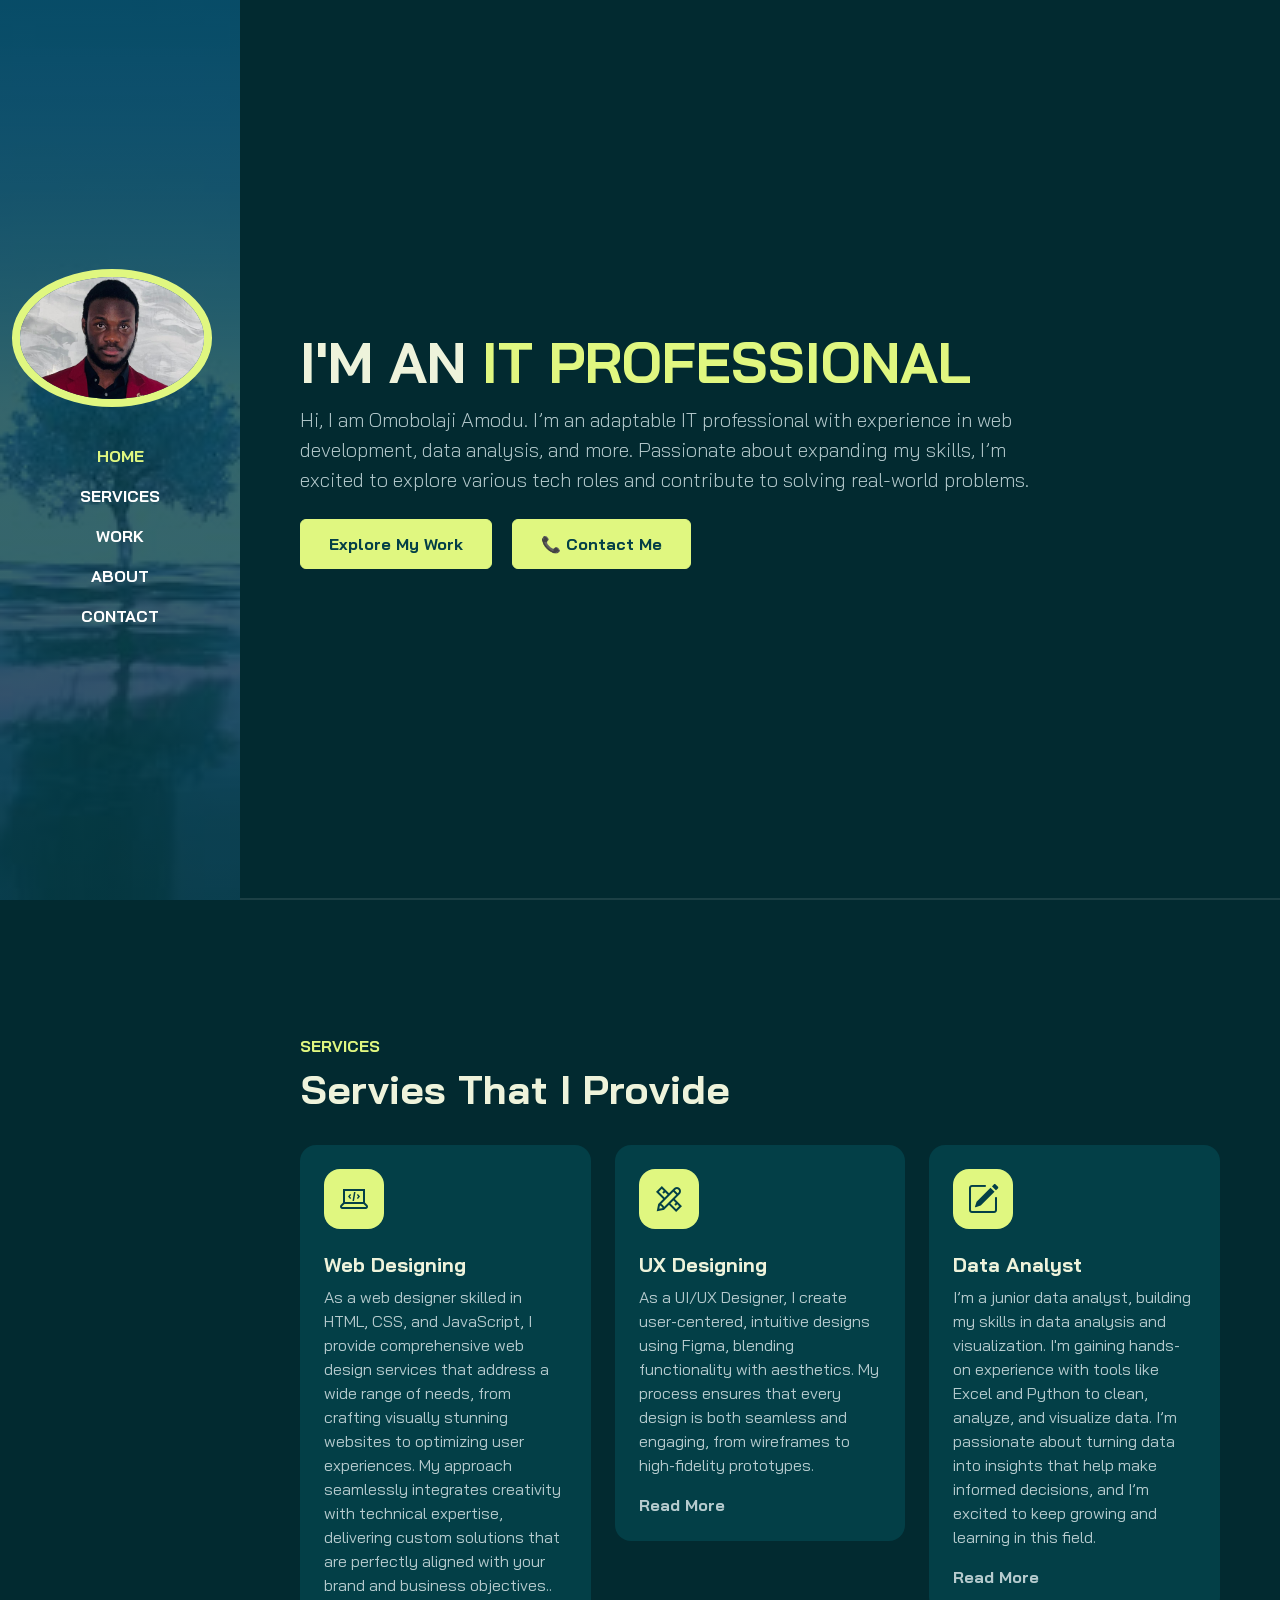
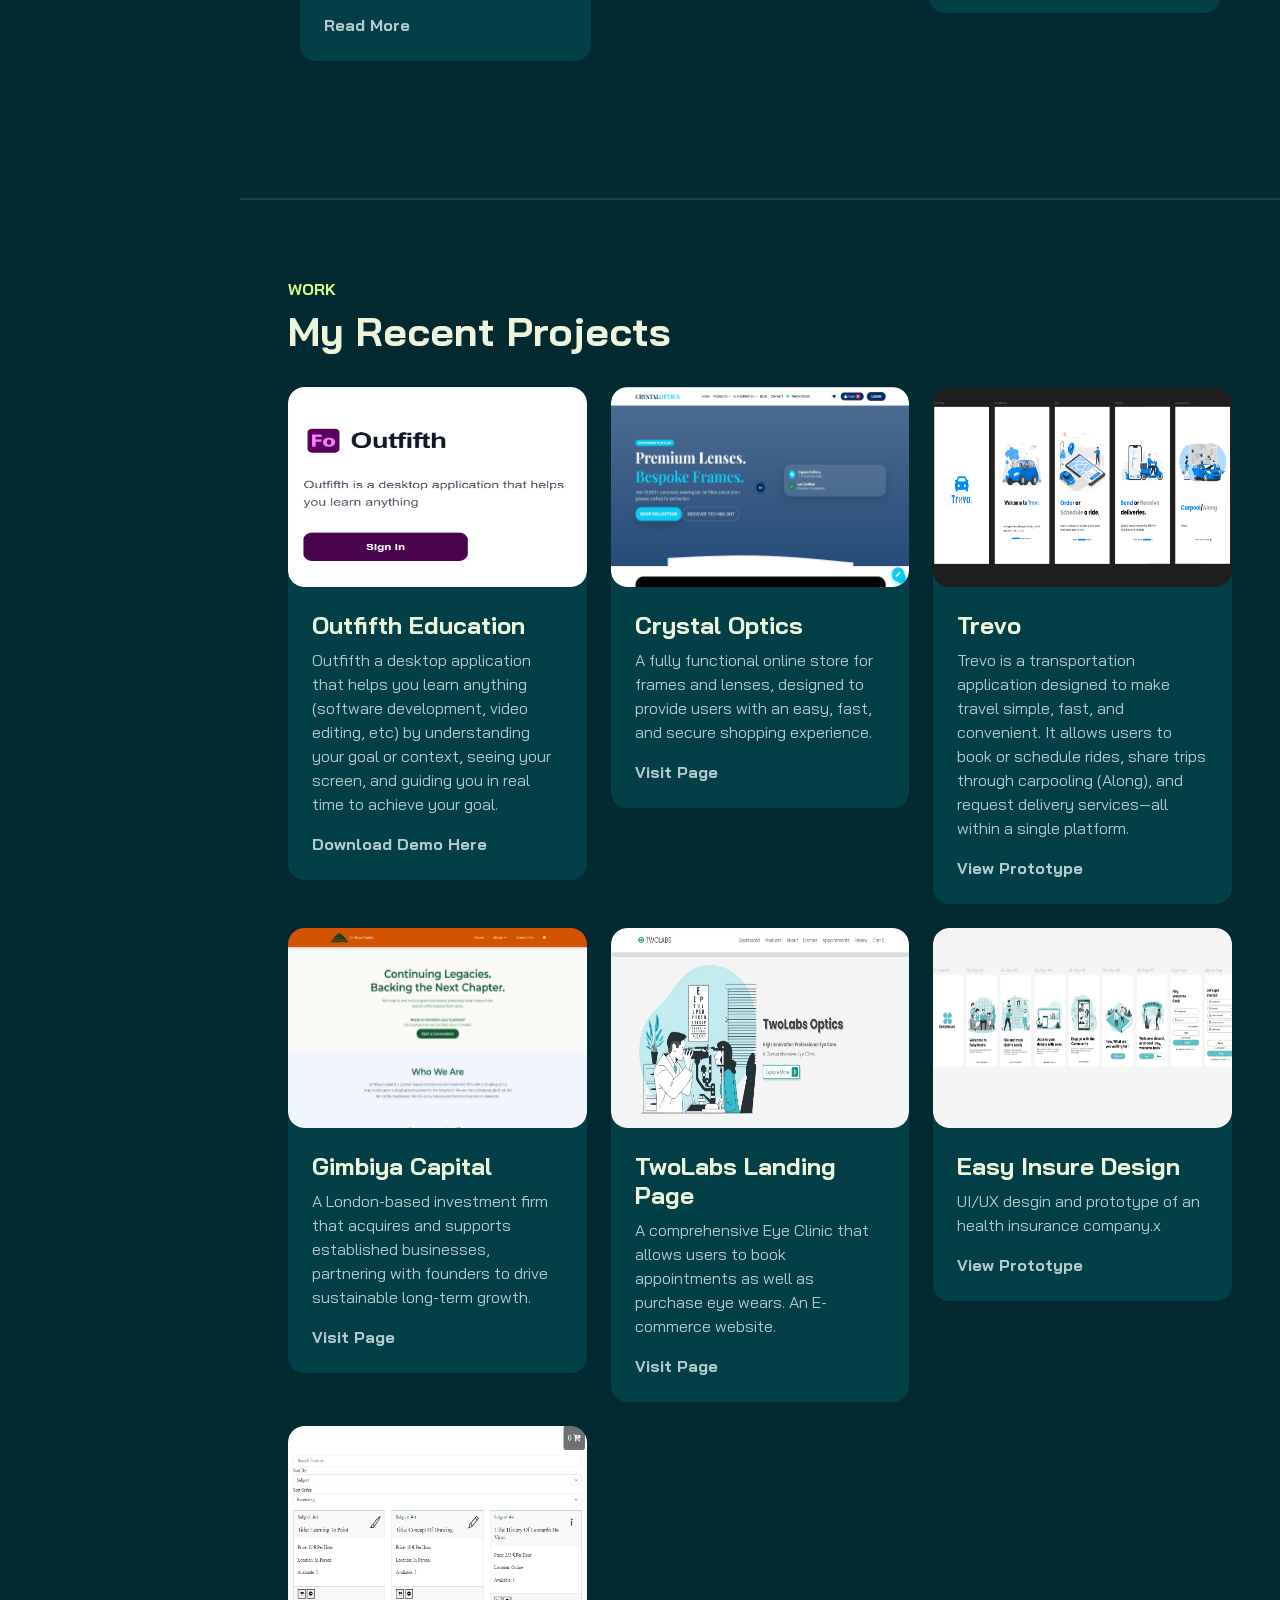
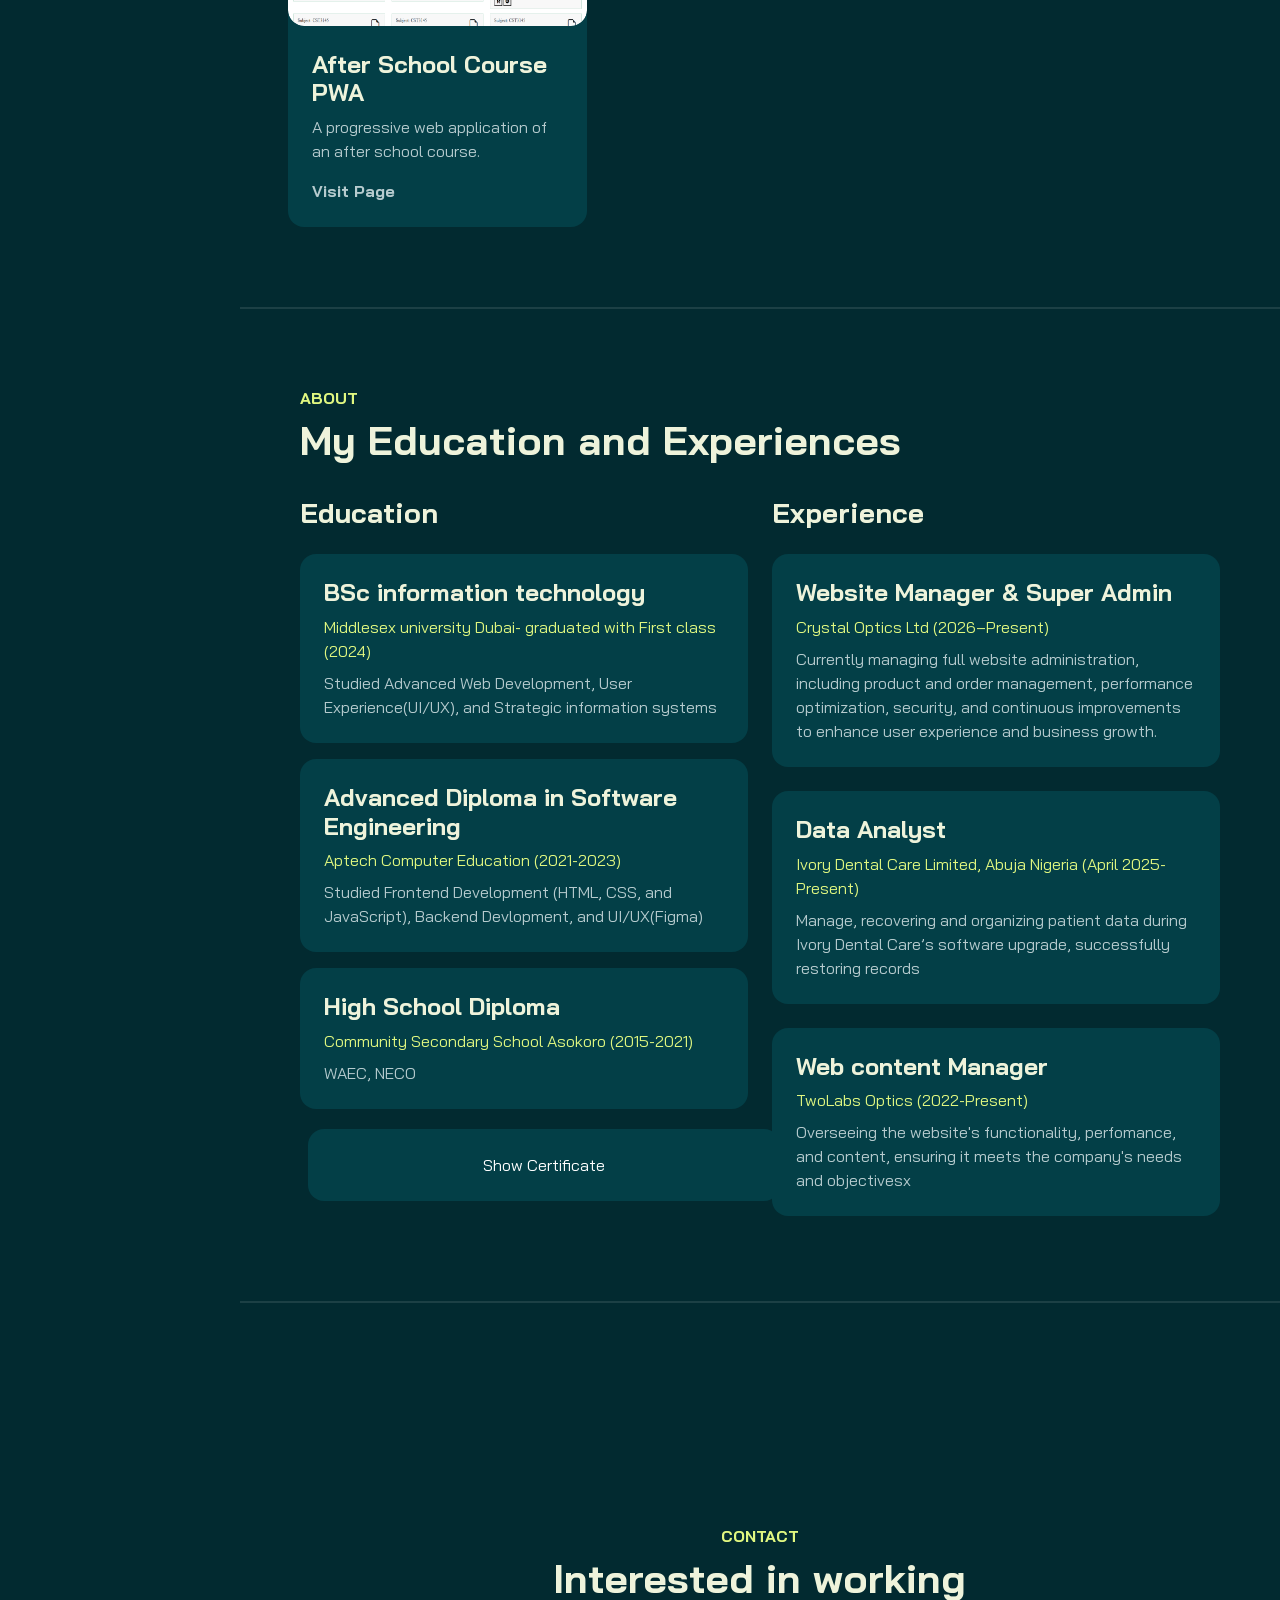
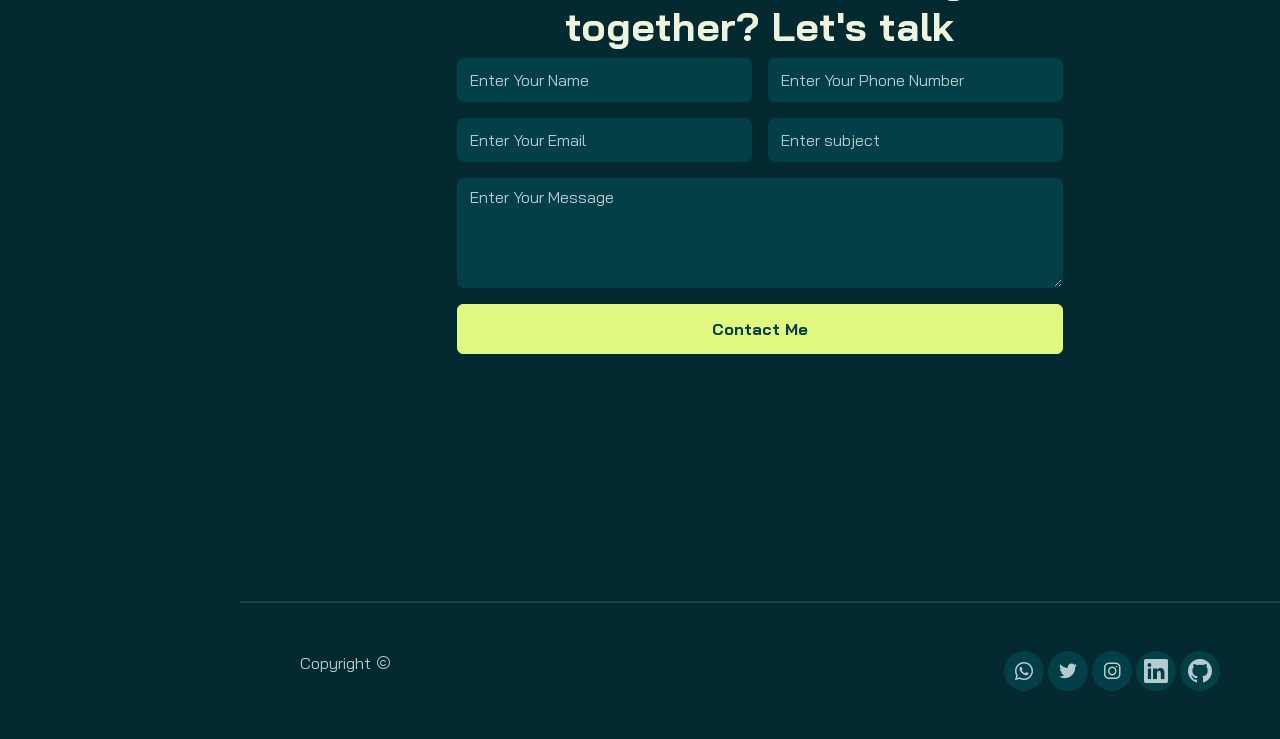
==== commit a4f97a66: "Update project with latest changes" ====
--- a/index.html
+++ b/index.html
@@ -163,6 +163,23 @@
                     <div class="col-md-6 col-sm-6 col-lg-4" data-aos="fade-up">
                         <div class="card-custom rounded-4 bg-base shadow-effect">
                             <div class="card-custom-image rounded-4">
+                                <img class="rounded-4" src="./asset/images/Outfifth Edu.png" height="200px"
+                                    width="200px" alt="">
+                            </div>
+                            <div class="card-custom-content p-4">
+                                <h4>Outfifth Education</h4>
+                                <p>Outfifth a desktop application that helps you learn anything (software development,
+                                    video editing, etc) by understanding your goal or context, seeing your screen, and
+                                    guiding you in real time to achieve your goal.</p>
+                                <a href="https://drive.google.com/file/d/1VEbWM7bPsmZGJ5BcD8RZrs-6Fet3H4ht/view?usp=drivesdk"
+                                   target="_blank" class="link-custom">Download Demo Here</a>
+                            </div>
+                        </div>
+                    </div>
+
+                    <div class="col-md-6 col-sm-6 col-lg-4" data-aos="fade-up">
+                        <div class="card-custom rounded-4 bg-base shadow-effect">
+                            <div class="card-custom-image rounded-4">
                                 <img class="rounded-4" src="./asset/images/crystal optics.png" height="200px"
                                     width="200px" alt="">
                             </div>
@@ -170,7 +187,24 @@
                                 <h4>Crystal Optics</h4>
                                 <p>A fully functional online store for frames and lenses, designed to provide users with
                                     an easy, fast, and secure shopping experience.</p>
-                                <a href="https://crystalopticsltd.com/" class="link-custom">Visit Page</a>
+                                <a href="https://crystalopticsltd.com/" target="_blank" class="link-custom">Visit Page</a>
+                            </div>
+                        </div>
+                    </div>
+
+                    <div class="col-md-6 col-sm-6 col-lg-4" data-aos="fade-up" data-aos-delay="300">
+                        <div class="card-custom rounded-4 bg-base shadow-effect">
+                            <div class="card-custom-image rounded-4">
+                                <img class="rounded-4" src="./asset/images/Trevo.png" height="200px" width="200px"
+                                    alt="">
+                            </div>
+                            <div class="card-custom-content p-4">
+                                <h4>Trevo</h4>
+                                <p>Trevo is a transportation application designed to make travel simple, fast, and
+                                    convenient. It allows users to book or schedule rides, share trips through
+                                    carpooling (Along), and request delivery services—all within a single platform.</p>
+                                <a href="https://www.figma.com/design/gUvRG9eCSnNpcKIWndP7Ru/Along-App?node-id=0-1&t=Wq0wDniGYPZ8lUU0-1"
+                                   target="_blank" class="link-custom">View Prototype</a>
                             </div>
                         </div>
                     </div>
@@ -185,7 +219,7 @@
                                 <h4>Gimbiya Capital</h4>
                                 <p>A London-based investment firm that acquires and supports established businesses,
                                     partnering with founders to drive sustainable long-term growth.</p>
-                                <a href="https://omodeji.github.io/gimbiya-capital/" class="link-custom">Visit Page</a>
+                                <a href="https://omodeji.github.io/gimbiya-capital/" target="_blank" class="link-custom">Visit Page</a>
                             </div>
                         </div>
                     </div>
@@ -199,8 +233,8 @@
                             <div class="card-custom-content p-4">
                                 <h4>TwoLabs Landing Page</h4>
                                 <p>A comprehensive Eye Clinic that allows users
-                                    to book appointments as well as purchase eye wears. Final Year Project.</p>
-                                <a href="//" class="link-custom">Visit Page</a>
+                                    to book appointments as well as purchase eye wears. An E-commerce website.</p>
+                                <a href="//" target="_blank" class="link-custom">Visit Page</a>
                             </div>
                         </div>
                     </div>
@@ -213,10 +247,10 @@
                             </div>
                             <div class="card-custom-content p-4">
                                 <h4>Easy Insure Design</h4>
-                                <p>UI/UX desgin and prototype of an health insurance company. This was a school project.
+                                <p>UI/UX desgin and prototype of an health insurance company.x
                                 </p>
                                 <a href="https://www.figma.com/design/XwHvOqvtvoO8MLKMSskhh1/High-Fidelity--Health-Insurance-REDESIGN?node-id=0-1&t=gRl2ehfuuHNs9oAV-1"
-                                    class="link-custom">Visit Page</a>
+                                   target="_blank" class="link-custom">View Prototype</a>
                             </div>
                         </div>
                     </div>
@@ -229,24 +263,9 @@
                             </div>
                             <div class="card-custom-content p-4">
                                 <h4>After School Course PWA</h4>
-                                <p>A progressive web application of an after school course. This was a school project.
+                                <p>A progressive web application of an after school course.
                                 </p>
-                                <a href="//" class="link-custom">Visit Page</a>
-                            </div>
-                        </div>
-                    </div>
-
-                    <div class="col-md-6 col-sm-6 col-lg-4" data-aos="fade-up" data-aos-delay="600">
-                        <div class="card-custom rounded-4 bg-base shadow-effect">
-                            <div class="card-custom-image rounded-4">
-                                <img class="rounded-4" src="./asset/images/Screenshot 2024-08-13 012045.png"
-                                    height="200px" width="200px" alt="">
-                            </div>
-                            <div class="card-custom-content p-4">
-                                <h4>ShopX Mobile Design</h4>
-                                <p>UI/UX design of a mobile e-commerce application called ShopX.</p>
-                                <a href="https://www.figma.com/design/S90QfANmYTFTFhiPWjd5wQ/Untitled?t=F6xMOklfpUUBVQjt-0"
-                                    class="link-custom">Visit Page</a>
+                                <a href="//" target="_blank" class="link-custom">Visit Page</a>
                             </div>
                         </div>
                     </div>
